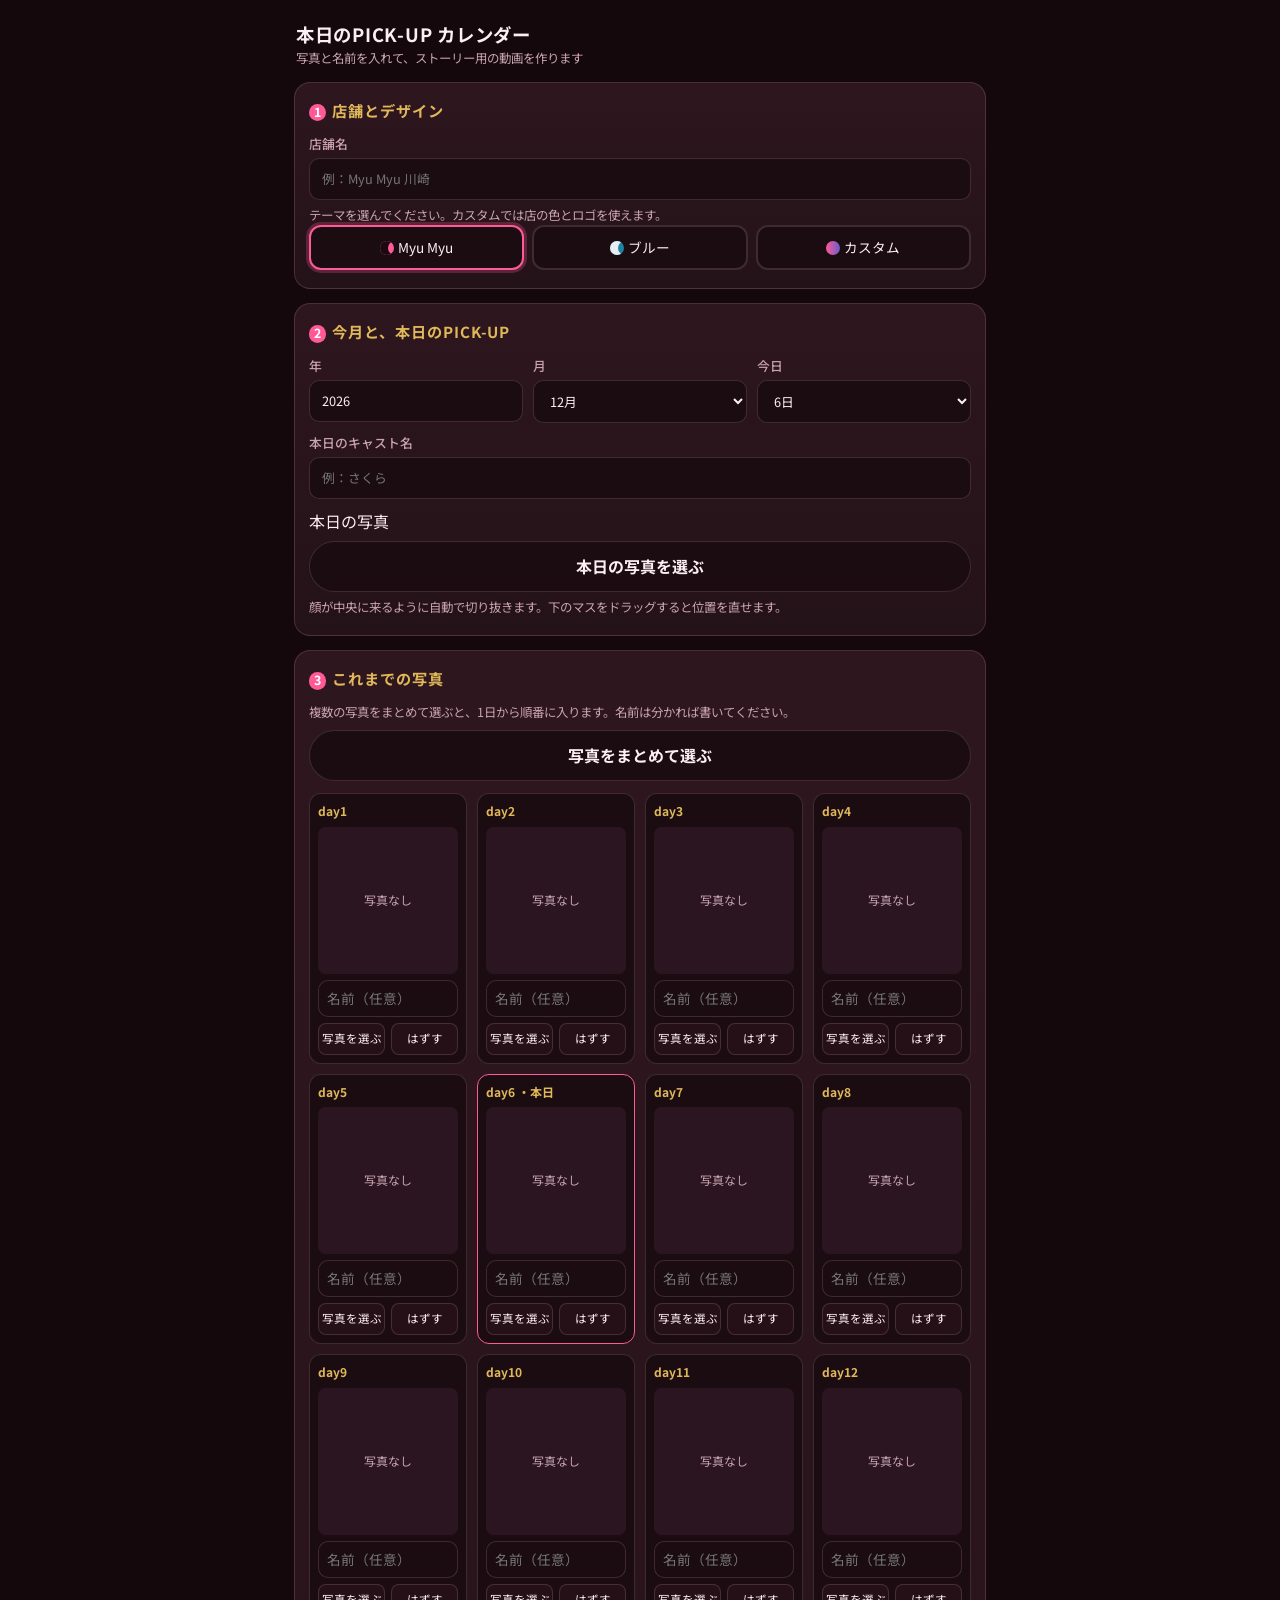
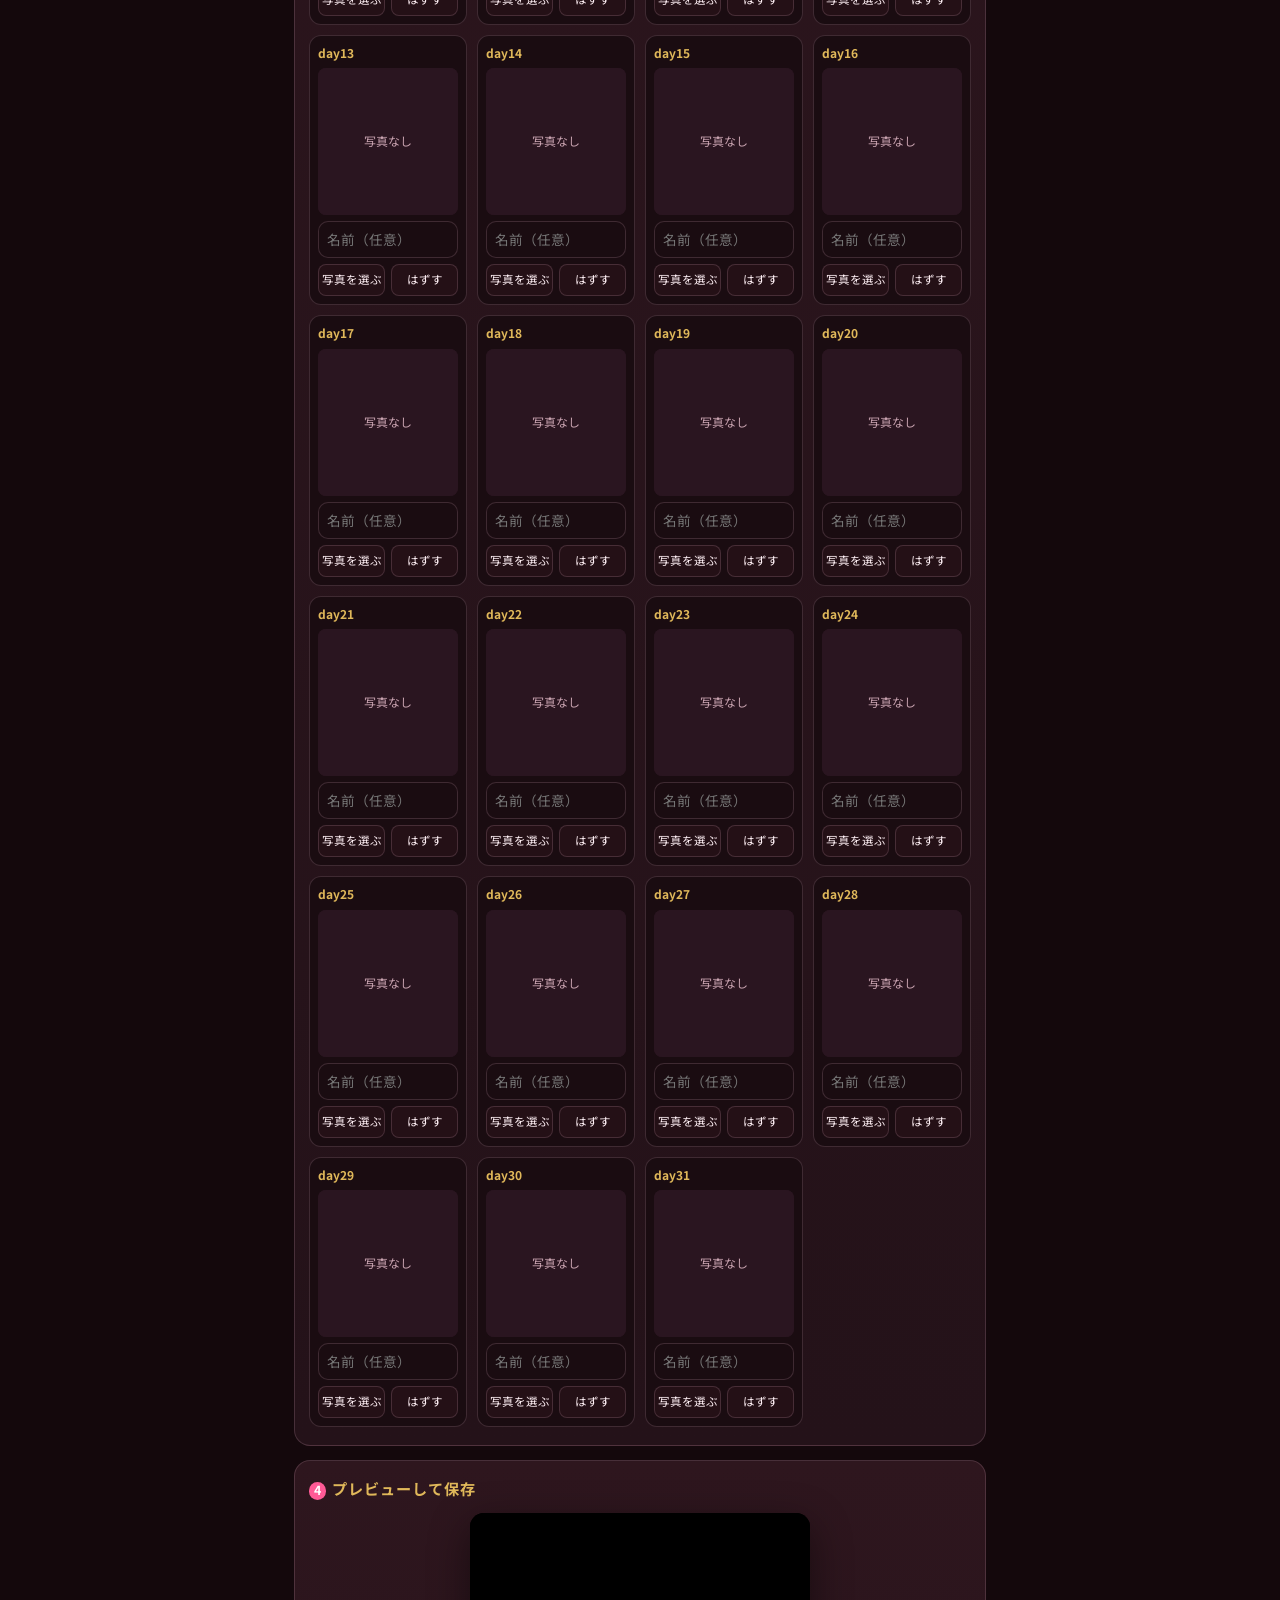
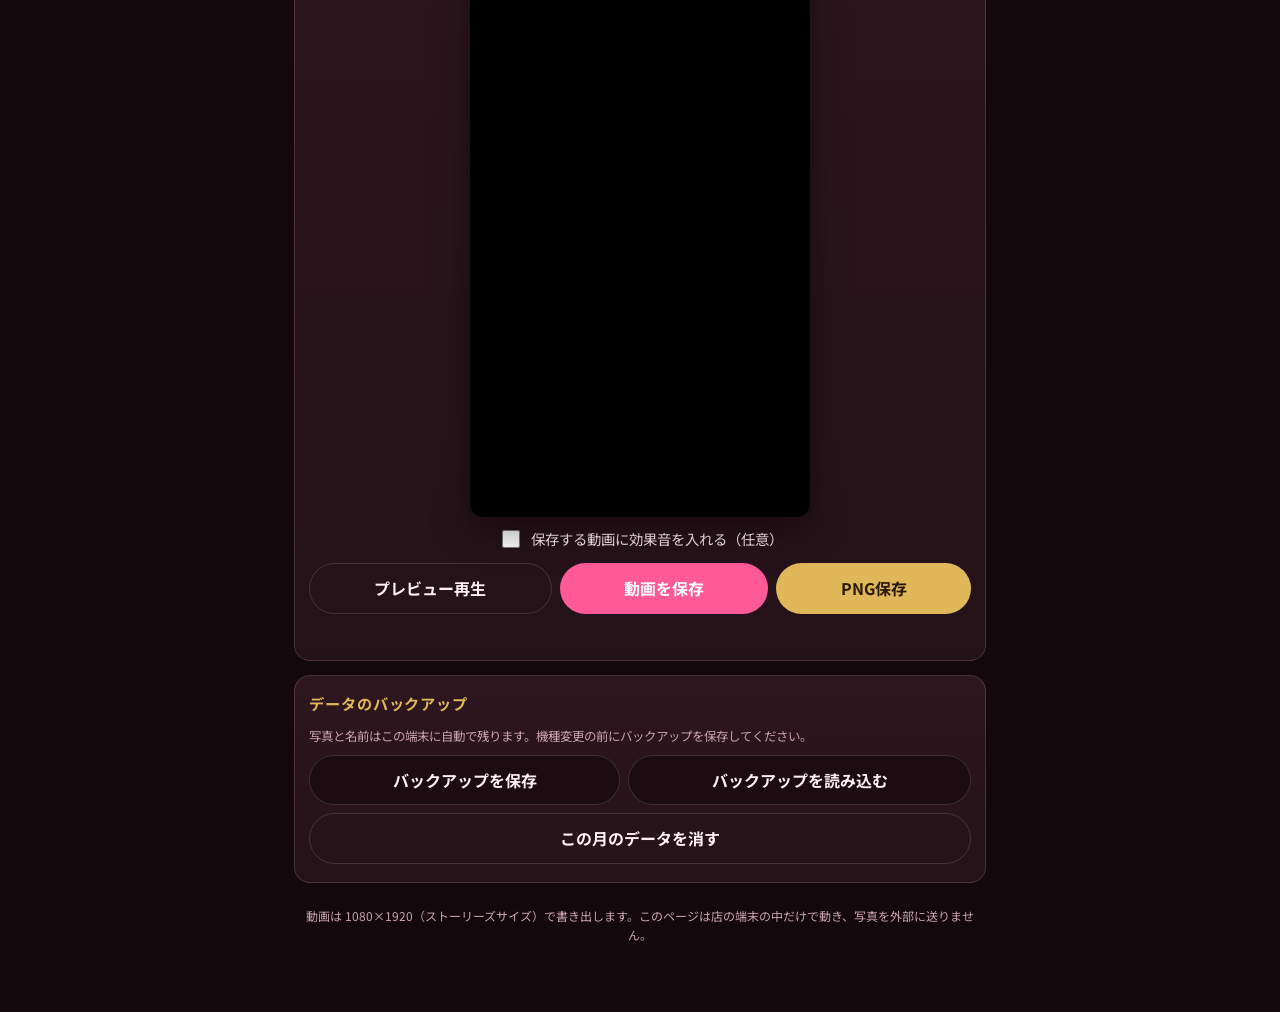
==== pickup-calendar/index.html @ cfc03db8 "Add the pickup calendar at pickup-calendar/ Co-authored-by: cocarero-glitch <cocarero-glitch@users.n" ====
<!DOCTYPE html>
<html lang="ja">
<head>
<meta charset="UTF-8">
<meta name="viewport" content="width=device-width, initial-scale=1, viewport-fit=cover">
<meta name="apple-mobile-web-app-capable" content="yes">
<meta name="mobile-web-app-capable" content="yes">
<meta name="apple-mobile-web-app-title" content="PICK-UPカレンダー">
<meta name="theme-color" content="#1a0a10">
<link rel="icon" href="data:image/svg+xml,%3Csvg xmlns='http://www.w3.org/2000/svg' viewBox='0 0 32 32'%3E%3Ccircle cx='16' cy='16' r='14' fill='%23ff5a96'/%3E%3C/svg%3E">
<title>本日のPICK-UP カレンダー</title>
<link rel="preconnect" href="https://fonts.googleapis.com">
<link rel="preconnect" href="https://fonts.gstatic.com" crossorigin>
<link href="https://fonts.googleapis.com/css2?family=Cinzel:wght@500;600;700&family=Cormorant+Garamond:ital,wght@1,500;1,600&family=Noto+Sans+JP:wght@400;500;700&family=Noto+Serif+JP:wght@500;600;700&family=Playfair+Display:ital,wght@0,600;1,500&display=swap" rel="stylesheet">
<style>
:root {
  --bg: #14080c;
  --bg2: #221017;
  --card: #2a141c;
  --ink: #fdeef3;
  --muted: #c9a3b0;
  --accent: #ff5a96;
  --accent-dim: #c4185a;
  --gold: #e0b85a;
  --line: rgba(255, 200, 220, 0.16);
  --ok: #3ecf8e;
  --warn: #f0c36a;
  --danger: #ff6b7a;
  --radius: 16px;
  --safe-t: env(safe-area-inset-top, 0px);
  --safe-b: env(safe-area-inset-bottom, 0px);
}
* { box-sizing: border-box; -webkit-tap-highlight-color: transparent; }
html, body {
  margin: 0; padding: 0;
  background: var(--bg); color: var(--ink);
  font-family: "Noto Sans JP", "Hiragino Sans", "Hiragino Kaku Gothic ProN", "Yu Gothic", Meiryo, sans-serif;
  font-size: 16px; line-height: 1.55;
}
body { padding-top: var(--safe-t); padding-bottom: calc(var(--safe-b) + 8px); }
button, input, select, textarea { font: inherit; color: inherit; }
img { max-width: 100%; }
.wrap { max-width: 720px; margin: 0 auto; padding: 12px 14px 40px; }
.hero-bar { display: flex; align-items: baseline; justify-content: space-between; gap: 8px; padding: 8px 2px 14px; }
.hero-bar h1 { margin: 0; font-size: 1.15rem; letter-spacing: 0.04em; font-weight: 700; }
.hero-bar .sub { color: var(--muted); font-size: 0.78rem; }
.banner-line {
  display: none; background: #3a2410; border: 1px solid rgba(240, 195, 106, 0.45);
  color: #ffe9b8; border-radius: 12px; padding: 12px 14px; margin-bottom: 14px; font-size: 0.9rem;
}
.banner-line.show { display: block; }
.banner-line strong { color: #fff; }
.banner-line .row { display: flex; flex-wrap: wrap; gap: 8px; margin-top: 10px; }
.banner-line button {
  background: var(--gold); color: #2a1a00; border: 0; border-radius: 999px;
  padding: 8px 14px; font-weight: 700; cursor: pointer;
}
.card {
  background: linear-gradient(180deg, #2e161e, #241219);
  border: 1px solid var(--line); border-radius: var(--radius);
  padding: 16px 14px 18px; margin-bottom: 14px;
}
.card h2 { margin: 0 0 12px; font-size: 0.95rem; letter-spacing: 0.06em; color: var(--gold); font-weight: 700; }
.step-num {
  display: inline-flex; align-items: center; justify-content: center;
  width: 1.4em; height: 1.4em; margin-right: 6px;
  border-radius: 50%; background: var(--accent); color: #fff;
  font-size: 0.78rem; font-weight: 700;
}
.grid-2 { display: grid; grid-template-columns: 1fr 1fr; gap: 10px; }
.grid-3 { display: grid; grid-template-columns: 1fr 1fr 1fr; gap: 10px; }
@media (max-width: 420px) { .grid-2.collapse { grid-template-columns: 1fr; } }
label.fld { display: flex; flex-direction: column; gap: 4px; font-size: 0.8rem; color: var(--muted); }
label.fld > span { font-weight: 500; }
input[type="text"], input[type="number"], input[type="color"], select, textarea {
  width: 100%; background: #1a0c11; border: 1px solid var(--line);
  border-radius: 10px; padding: 10px 12px; color: var(--ink);
}
input[type="color"] { height: 42px; padding: 4px; }
.themes { display: flex; flex-wrap: wrap; gap: 8px; }
.theme-btn {
  flex: 1 1 30%; min-width: 110px;
  background: #1a0c11; border: 2px solid var(--line); border-radius: 12px;
  padding: 10px 8px; cursor: pointer; text-align: center; font-size: 0.85rem;
}
.theme-btn.on { border-color: var(--accent); box-shadow: 0 0 0 3px rgba(255, 90, 150, 0.25); }
.swatch { display: inline-block; width: 14px; height: 14px; border-radius: 50%; vertical-align: -2px; margin-right: 4px; }
.custom-row { display: none; margin-top: 12px; }
.custom-row.show { display: block; }
.btn {
  display: inline-flex; align-items: center; justify-content: center; gap: 6px;
  border: 0; border-radius: 999px; padding: 12px 16px; font-weight: 700; cursor: pointer; text-decoration: none;
}
.btn:disabled { opacity: 0.45; cursor: not-allowed; }
.btn-accent { background: var(--accent); color: #fff; }
.btn-gold { background: var(--gold); color: #2a1a00; }
.btn-ghost { background: transparent; color: var(--ink); border: 1px solid var(--line); }
.btn-dark { background: #1a0c11; color: var(--ink); border: 1px solid var(--line); }
.btn-row { display: flex; flex-wrap: wrap; gap: 8px; margin-top: 8px; }
.btn-row .btn { flex: 1 1 auto; }
.hint { font-size: 0.78rem; color: var(--muted); margin: 6px 0 0; }
.warn { color: var(--warn); }
.ok { color: var(--ok); }
.preview-wrap { display: flex; flex-direction: column; align-items: center; gap: 10px; }
.stage {
  width: min(100%, 340px); aspect-ratio: 9 / 16; background: #000;
  border-radius: 14px; overflow: hidden; box-shadow: 0 12px 40px rgba(0,0,0,0.45); position: relative;
}
.stage canvas { width: 100%; height: 100%; display: block; }
#work { position: absolute; left: -9999px; top: 0; width: 1080px; height: 1920px; }
.toggle { display: flex; align-items: center; gap: 8px; font-size: 0.9rem; }
.toggle input { width: 18px; height: 18px; }
.days { display: grid; grid-template-columns: repeat(auto-fill, minmax(148px, 1fr)); gap: 10px; }
.day-card { background: #1a0c11; border: 1px solid var(--line); border-radius: 12px; padding: 8px; }
.day-card .d-label { font-size: 0.75rem; color: var(--gold); font-weight: 700; margin-bottom: 6px; }
.day-card.today { border-color: var(--accent); }
.thumb {
  width: 100%; aspect-ratio: 1 / 1.05; border-radius: 8px; overflow: hidden;
  background: #2a1520; position: relative; touch-action: none; cursor: grab;
}
.thumb canvas, .thumb img { width: 100%; height: 100%; object-fit: cover; pointer-events: none; }
.thumb .ph {
  position: absolute; inset: 0; display: flex; align-items: center; justify-content: center;
  color: var(--muted); font-size: 0.75rem; text-align: center; padding: 6px;
}
.day-card input[type="text"] { margin-top: 6px; padding: 7px 8px; font-size: 0.85rem; }
.day-card .mini-row { display: flex; gap: 6px; margin-top: 6px; }
.day-card .mini-row label, .day-card .mini-row button {
  flex: 1; font-size: 0.72rem; padding: 6px 0; text-align: center;
  border-radius: 8px; border: 1px solid var(--line); background: #241016; cursor: pointer;
}
.day-card input[type="file"] { display: none; }
.status { min-height: 1.3em; font-size: 0.85rem; color: var(--muted); text-align: center; margin-top: 4px; }
.progress { display: none; height: 6px; background: #1a0c11; border-radius: 99px; overflow: hidden; margin-top: 8px; }
.progress.show { display: block; }
.progress > span { display: block; height: 100%; width: 0; background: var(--accent); transition: width 0.15s; }
footer.note { font-size: 0.75rem; color: var(--muted); text-align: center; padding: 10px 8px 20px; }
.hidden { display: none !important; }
</style>
</head>
<body>
<div class="wrap">
  <header class="hero-bar">
    <div>
      <h1>本日のPICK-UP カレンダー</h1>
      <div class="sub">写真と名前を入れて、ストーリー用の動画を作ります</div>
    </div>
  </header>

  <div id="lineBanner" class="banner-line">
    <strong>LINEの中で開いています。</strong>
    このままでは動画の保存ができないことがあります。右上の「…」から <b>Safari</b>（iPhone）または <b>Chrome</b>（Android）で開いてください。
    <div class="row">
      <button type="button" id="btnCopyUrl">リンクをコピー</button>
    </div>
  </div>

  <section class="card">
    <h2><span class="step-num">1</span>店舗とデザイン</h2>
    <label class="fld"><span>店舗名</span>
      <input type="text" id="storeName" placeholder="例：Myu Myu 川崎" autocomplete="organization">
    </label>
    <p class="hint">テーマを選んでください。カスタムでは店の色とロゴを使えます。</p>
    <div class="themes" id="themeBtns">
      <button type="button" class="theme-btn on" data-theme="myumyu"><span class="swatch" style="background:#ff5a96;box-shadow:inset 8px 0 0 #1a0a10"></span>Myu Myu</button>
      <button type="button" class="theme-btn" data-theme="blue"><span class="swatch" style="background:#1e82a5;box-shadow:inset 8px 0 0 #e8eef4"></span>ブルー</button>
      <button type="button" class="theme-btn" data-theme="custom"><span class="swatch" style="background:linear-gradient(90deg,#ff5a96,#6a5acd)"></span>カスタム</button>
    </div>
    <div id="customRow" class="custom-row">
      <div class="grid-2">
        <label class="fld"><span>メインの色</span><input type="color" id="color1" value="#ff5a96"></label>
        <label class="fld"><span>背景の色</span><input type="color" id="color2" value="#14080c"></label>
      </div>
      <label class="fld" style="margin-top:8px"><span>ロゴ（任意）</span>
        <input type="file" id="logoFile" accept="image/*">
      </label>
      <div class="btn-row"><button type="button" class="btn btn-ghost" id="btnClearLogo">ロゴをはずす</button></div>
    </div>
  </section>

  <section class="card">
    <h2><span class="step-num">2</span>今月と、本日のPICK-UP</h2>
    <div class="grid-3">
      <label class="fld"><span>年</span><input type="number" id="year" min="2020" max="2099" step="1"></label>
      <label class="fld"><span>月</span><select id="month"></select></label>
      <label class="fld"><span>今日</span><select id="today"></select></label>
    </div>
    <label class="fld" style="margin-top:10px"><span>本日のキャスト名</span>
      <input type="text" id="winnerName" placeholder="例：さくら" autocomplete="off">
    </label>
    <div class="fld" style="margin-top:10px"><span>本日の写真</span>
      <div class="btn-row">
        <label class="btn btn-dark" for="winnerPhoto">本日の写真を選ぶ</label>
        <input type="file" id="winnerPhoto" accept="image/*" class="hidden">
      </div>
    </div>
    <p class="hint">顔が中央に来るように自動で切り抜きます。下のマスをドラッグすると位置を直せます。</p>
  </section>

  <section class="card">
    <h2><span class="step-num">3</span>これまでの写真</h2>
    <p class="hint">複数の写真をまとめて選ぶと、1日から順番に入ります。名前は分かれば書いてください。</p>
    <div class="btn-row">
      <label class="btn btn-dark" for="bulkPhotos">写真をまとめて選ぶ</label>
      <input type="file" id="bulkPhotos" accept="image/*" multiple class="hidden">
    </div>
    <div id="days" class="days" style="margin-top:12px"></div>
  </section>

  <section class="card">
    <h2><span class="step-num">4</span>プレビューして保存</h2>
    <div class="preview-wrap">
      <div class="stage">
        <canvas id="preview" width="540" height="960"></canvas>
      </div>
      <canvas id="work" width="1080" height="1920"></canvas>
    </div>
    <label class="toggle" style="margin-top:10px;justify-content:center">
      <input type="checkbox" id="sfxOn"> 保存する動画に効果音を入れる（任意）
    </label>
    <div class="btn-row" style="margin-top:12px">
      <button type="button" class="btn btn-ghost" id="btnPlay">プレビュー再生</button>
      <button type="button" class="btn btn-accent" id="btnVideo">動画を保存</button>
      <button type="button" class="btn btn-gold" id="btnPng">PNG保存</button>
    </div>
    <div class="progress" id="progress"><span></span></div>
    <div class="status" id="status"></div>
    <p class="hint" id="formatHint"></p>
  </section>

  <section class="card">
    <h2>データのバックアップ</h2>
    <p class="hint">写真と名前はこの端末に自動で残ります。機種変更の前にバックアップを保存してください。</p>
    <div class="btn-row">
      <button type="button" class="btn btn-dark" id="btnExport">バックアップを保存</button>
      <label class="btn btn-dark" for="importFile">バックアップを読み込む</label>
      <input type="file" id="importFile" accept="application/json,.json" class="hidden">
    </div>
    <div class="btn-row">
      <button type="button" class="btn btn-ghost" id="btnReset">この月のデータを消す</button>
    </div>
  </section>

  <footer class="note">
    動画は 1080×1920（ストーリーズサイズ）で書き出します。このページは店の端末の中だけで動き、写真を外部に送りません。
  </footer>
</div>
<script>
(function () {
  "use strict";

  const W = 1080, H = 1920, FPS = 30, DURATION = 7.5;
  const HOLD = 1.0, LAND = 2.0, BANNER_AT = 2.4;
  const MONTHS_EN = ["","JANUARY","FEBRUARY","MARCH","APRIL","MAY","JUNE","JULY","AUGUST","SEPTEMBER","OCTOBER","NOVEMBER","DECEMBER"];
  const MONTHS_JA = ["","1月","2月","3月","4月","5月","6月","7月","8月","9月","10月","11月","12月"];
  const LS_KEY = "pickup-calendar-v1";
  const IDB_NAME = "pickup-calendar";
  const IDB_STORE = "photos";

  const THEMES = {
    myumyu: {
      light: false,
      bgTop: [18,8,14], bgBottom: [8,4,8],
      glowA: [90,18,48], glowB: [160,40,90], glowC: [60,10,30],
      accent: [255,92,150], accentDark: [196,28,90], accentLight: [255,186,210],
      gold: [232,196,96], goldDark: [176,130,40],
      header: [255,232,240,200], subheader: [255,230,240],
      pill: [40,12,24,230], pillBorder: [255,120,170,160],
      vertical: [255,200,220,200],
      cellBorder: [255,230,238], labelBg: [255,244,248], labelFg: [160,30,80],
      emptyTop: [90,24,54], emptyBottom: [36,8,22], emptyText: [255,240,246],
      bannerBg: [16,4,10,248], bannerTitle: [255,228,200], bannerName: [255,250,252],
      sparkle: [255,236,244]
    },
    blue: {
      light: true,
      bgTop: [232,238,244], bgBottom: [214,226,236],
      glowA: [200,220,235], glowB: [180,210,230], glowC: [240,246,252],
      accent: [30,130,165], accentDark: [18,80,120], accentLight: [120,200,220],
      gold: [220,188,90], goldDark: [160,120,40],
      header: [255,255,255,210], subheader: [20,110,145],
      pill: [236,248,250,230], pillBorder: [160,210,220,160],
      vertical: [255,255,255,210],
      cellBorder: [255,255,255], labelBg: [255,255,255], labelFg: [20,110,145],
      emptyTop: [110,196,214], emptyBottom: [22,90,160], emptyText: [255,255,255],
      bannerBg: [12,24,44,250], bannerTitle: [255,255,255], bannerName: [255,255,255],
      sparkle: [255,255,255]
    }
  };

  const FONTS = {
    sans: '"Noto Sans JP","Hiragino Sans","Hiragino Kaku Gothic ProN","Yu Gothic","YuGothic",sans-serif',
    serif: '"Noto Serif JP","Hiragino Mincho ProN","Yu Mincho","YuMincho","HiraMinProN-W6",serif',
    display: 'Cinzel,"Noto Serif JP","Times New Roman",serif',
    italic: '"Playfair Display","Cormorant Garamond","Noto Serif JP",serif'
  };

  const $ = (id) => document.getElementById(id);
  const clamp = (v, a, b) => Math.max(a, Math.min(b, v));
  const lerp = (a, b, t) => a + (b - a) * t;
  const daysInMonth = (y, m) => new Date(y, m, 0).getDate();
  const css = (rgb, a) => a == null ? ("rgb("+rgb[0]+","+rgb[1]+","+rgb[2]+")") : ("rgba("+rgb[0]+","+rgb[1]+","+rgb[2]+","+a+")");
  function easeInOutCubic(t) {
    t = clamp(t, 0, 1);
    return t < 0.5 ? 4*t*t*t : 1 - Math.pow(-2*t+2, 3)/2;
  }
  function easeOutBack(t, s) {
    t = clamp(t, 0, 1); s = s == null ? 1.15 : s;
    return 1 + (s+1)*Math.pow(t-1,3) + s*Math.pow(t-1,2);
  }
  function hexToRgb(hex) {
    const m = /^#?([0-9a-f]{6})$/i.exec(hex);
    if (!m) return [255,90,150];
    const n = parseInt(m[1], 16);
    return [(n>>16)&255, (n>>8)&255, n&255];
  }
  function luma(c) { return 0.299*c[0]+0.587*c[1]+0.114*c[2]; }
  function mix(a,b,t){ return [lerp(a[0],b[0],t)|0, lerp(a[1],b[1],t)|0, lerp(a[2],b[2],t)|0]; }
  function seedRng(seed) {
    let s = seed >>> 0 || 1;
    return function () {
      s = (s * 1664525 + 1013904223) >>> 0;
      return s / 4294967296;
    };
  }

  function computeLayout(nDays) {
    const cols = 5, rows = Math.ceil(nDays / cols);
    const headerY = (H * 0.052) | 0;
    const subheaderY = (H * 0.118) | 0;
    const subheaderH = (H * 0.032) | 0;
    const rightMargin = (W * 0.12) | 0;
    const leftMargin = (W * 0.048) | 0;
    const gridTop = (H * 0.166) | 0;
    const gridBottom = (H * 0.828) | 0;
    const availW = W - leftMargin - rightMargin;
    const availH = gridBottom - gridTop;
    const gapX = Math.max(8, (W * 0.01) | 0);
    const gapY = Math.max(8, (H * 0.005) | 0);
    let labelH = Math.max(36, (H * 0.022) | 0);
    const labelGap = Math.max(3, (H * 0.002) | 0);
    const cellW = Math.floor((availW - gapX * (cols - 1)) / cols);
    const cellH = Math.floor((availH - gapY * (rows - 1)) / rows);
    let photoH = cellH - labelH - labelGap;
    if (photoH < cellW * 0.9) {
      labelH = Math.max(32, cellH - ((cellW * 0.95) | 0) - labelGap);
      photoH = cellH - labelH - labelGap;
    }
    const gridW = cols * cellW + (cols - 1) * gapX;
    const gridH = rows * cellH + (rows - 1) * gapY;
    const radius = Math.max(6, (cellW * 0.06) | 0);
    const border = Math.max(2, (W * 0.003) | 0);
    function cellXY(day) {
      const i = day - 1, r = Math.floor(i / cols), c = i % cols;
      return [leftMargin + c * (cellW + gapX), gridTop + r * (cellH + gapY)];
    }
    function photoBox(day) {
      const p = cellXY(day);
      return [p[0], p[1], p[0]+cellW, p[1]+photoH];
    }
    function labelBox(day) {
      const p = cellXY(day);
      const ly = p[1] + photoH + labelGap;
      return [p[0], ly, p[0]+cellW, ly+labelH];
    }
    const cx = leftMargin + gridW / 2;
    const cy = (gridTop + gridH / 2) * 0.72 + (H * 0.5) * 0.28;
    const scale = 3.55;
    const pw = cellW * scale, ph = photoH * scale;
    const heroStart = [cx - pw/2, cy - ph/2, cx + pw/2, cy + ph/2];
    return { nDays, cols, rows, headerY, subheaderY, subheaderH, leftMargin, rightMargin,
      gridTop, gridX: leftMargin, gridY: gridTop, gridW, gridH, gapX, gapY,
      cellW, cellH, photoH, labelH, labelGap, radius, border, cellXY, photoBox, labelBox, heroStart };
  }

  function deriveCustom(c1, c2) {
    const accent = hexToRgb(c1), bg = hexToRgb(c2);
    const light = luma(bg) > 150;
    const ink = light ? mix(accent, [20,20,30], 0.35) : [255,240,246];
    return {
      light,
      bgTop: mix(bg, [255,255,255], light ? 0.08 : 0.04),
      bgBottom: mix(bg, [0,0,0], light ? 0.08 : 0.25),
      glowA: mix(accent, bg, 0.55),
      glowB: accent,
      glowC: mix(bg, accent, 0.3),
      accent, accentDark: mix(accent, [0,0,0], 0.35), accentLight: mix(accent, [255,255,255], 0.4),
      gold: [232,196,96], goldDark: [176,130,40],
      header: light ? [255,255,255,210] : [255,232,240,210],
      subheader: light ? ink : [255,230,240],
      pill: light ? [255,255,255,220] : [20,8,12,230],
      pillBorder: [accent[0], accent[1], accent[2], 160],
      vertical: light ? [255,255,255,210] : [255,200,220,200],
      cellBorder: light ? [255,255,255] : mix(accent, [255,255,255], 0.8),
      labelBg: [255,248,250], labelFg: light ? ink : mix(accent, [80,0,30], 0.4),
      emptyTop: mix(accent, bg, 0.25), emptyBottom: mix(accent, [0,0,0], 0.55),
      emptyText: [255,245,250],
      bannerBg: [Math.max(0,bg[0]*0.3)|0, Math.max(0,bg[1]*0.2)|0, Math.max(0,bg[2]*0.2)|0, 250],
      bannerTitle: [255,228,200], bannerName: [255,255,255],
      sparkle: mix(accent, [255,255,255], 0.7)
    };
  }

  const now = new Date();
  const state = {
    storeName: "",
    theme: "myumyu",
    color1: "#ff5a96",
    color2: "#14080c",
    logoData: null,
    year: now.getFullYear(),
    month: now.getMonth() + 1,
    today: now.getDate(),
    winnerName: "",
    days: {}
  };
  let layout = computeLayout(daysInMonth(state.year, state.month));
  let theme = THEMES.myumyu;
  const images = {};
  let logoImg = null;
  let staticLayer = null;
  let sparkles = [];
  let starSprites = [];
  let playing = false, playTimer = 0, playStart = 0;
  let saving = false;

  const work = $("work");
  const wctx = work.getContext("2d", { alpha: false });
  const preview = $("preview");
  const pctx = preview.getContext("2d", { alpha: false });

  let idb;
  function openDb() {
    return new Promise((resolve, reject) => {
      const req = indexedDB.open(IDB_NAME, 1);
      req.onupgradeneeded = () => req.result.createObjectStore(IDB_STORE);
      req.onsuccess = () => { idb = req.result; resolve(idb); };
      req.onerror = () => reject(req.error);
    });
  }
  function monthKey() { return state.year + "-" + String(state.month).padStart(2,"0"); }
  function idbGet(key) {
    return new Promise((resolve, reject) => {
      if (!idb) return resolve(null);
      const r = idb.transaction(IDB_STORE, "readonly").objectStore(IDB_STORE).get(key);
      r.onsuccess = () => resolve(r.result || null);
      r.onerror = () => reject(r.error);
    });
  }
  function idbSet(key, val) {
    return new Promise((resolve, reject) => {
      if (!idb) return resolve();
      const r = idb.transaction(IDB_STORE, "readwrite").objectStore(IDB_STORE).put(val, key);
      r.onsuccess = () => resolve();
      r.onerror = () => reject(r.error);
    });
  }
  function metaPayload() {
    const days = {};
    for (const k of Object.keys(state.days)) {
      const v = state.days[k];
      days[k] = { name: v.name || "", ox: v.ox ?? 0.5, oy: v.oy ?? 0.5, hasPhoto: !!v.dataUrl };
    }
    return {
      storeName: state.storeName, theme: state.theme, color1: state.color1, color2: state.color2,
      year: state.year, month: state.month, today: state.today, winnerName: state.winnerName,
      days, hasLogo: !!state.logoData
    };
  }
  let saveTimer = 0;
  function scheduleSave() {
    clearTimeout(saveTimer);
    saveTimer = setTimeout(saveAll, 400);
  }
  async function saveAll() {
    try {
      const all = JSON.parse(localStorage.getItem(LS_KEY) || "{}");
      all.settings = { theme: state.theme, color1: state.color1, color2: state.color2, storeName: state.storeName };
      all.current = monthKey();
      all.months = all.months || {};
      all.months[monthKey()] = metaPayload();
      localStorage.setItem(LS_KEY, JSON.stringify(all));
    } catch (e) { console.warn("localStorage", e); }
    const pack = { logo: state.logoData, days: {} };
    for (const k of Object.keys(state.days)) {
      const v = state.days[k];
      if (v && v.dataUrl) pack.days[k] = v.dataUrl;
    }
    try { await idbSet(monthKey(), pack); } catch (e) { console.warn("idb", e); }
  }
  function applyMeta(meta) {
    if (!meta) return;
    state.storeName = meta.storeName || state.storeName;
    state.theme = meta.theme || state.theme;
    state.color1 = meta.color1 || state.color1;
    state.color2 = meta.color2 || state.color2;
    if (meta.year) state.year = meta.year;
    if (meta.month) state.month = meta.month;
    if (meta.today) state.today = meta.today;
    state.winnerName = meta.winnerName || "";
    state.days = state.days || {};
    if (meta.days) {
      for (const k of Object.keys(meta.days)) {
        const v = meta.days[k];
        const d = Number(k);
        state.days[d] = Object.assign({ name: "", ox: 0.5, oy: 0.5, dataUrl: null }, state.days[d], {
          name: v.name || "", ox: v.ox ?? 0.5, oy: v.oy ?? 0.5
        });
      }
    }
  }
  async function loadAll() {
    let all = {};
    try { all = JSON.parse(localStorage.getItem(LS_KEY) || "{}"); } catch (e) {}
    if (all.settings) {
      state.storeName = all.settings.storeName || state.storeName;
      state.theme = all.settings.theme || state.theme;
      state.color1 = all.settings.color1 || state.color1;
      state.color2 = all.settings.color2 || state.color2;
    }
    if (all.current) {
      const parts = all.current.split("-").map(Number);
      if (parts[0] && parts[1]) { state.year = parts[0]; state.month = parts[1]; }
    }
    const meta = (all.months && all.months[monthKey()]) || null;
    if (meta) applyMeta(meta);
    const pack = await idbGet(monthKey());
    if (pack) {
      if (pack.logo) { state.logoData = pack.logo; await setLogo(pack.logo); }
      if (pack.days) {
        for (const k of Object.keys(pack.days)) {
          const d = Number(k);
          const url = pack.days[k];
          state.days[d] = state.days[d] || { name: "", ox: 0.5, oy: 0.5 };
          state.days[d].dataUrl = url;
          await setDayImage(d, url);
        }
      }
    }
  }

  function loadImage(src) {
    return new Promise((resolve, reject) => {
      const im = new Image();
      im.onload = () => resolve(im);
      im.onerror = reject;
      im.src = src;
    });
  }
  async function setDayImage(day, dataUrl) {
    images[day] = await loadImage(dataUrl);
  }
  async function setLogo(dataUrl) {
    logoImg = dataUrl ? await loadImage(dataUrl) : null;
  }
  function readFile(file, maxEdge, quality) {
    maxEdge = maxEdge || 900;
    quality = quality || 0.84;
    return new Promise((resolve, reject) => {
      const fr = new FileReader();
      fr.onerror = reject;
      fr.onload = () => {
        const im = new Image();
        im.onload = () => {
          const scale = Math.min(1, maxEdge / Math.max(im.width, im.height));
          const w = Math.max(2, Math.round(im.width * scale));
          const h = Math.max(2, Math.round(im.height * scale));
          const c = document.createElement("canvas");
          c.width = w; c.height = h;
          c.getContext("2d").drawImage(im, 0, 0, w, h);
          resolve(c.toDataURL("image/jpeg", quality));
        };
        im.onerror = reject;
        im.src = fr.result;
      };
      fr.readAsDataURL(file);
    });
  }

  function roundedRect(ctx, x, y, w, h, r) {
    r = Math.min(r, w/2, h/2);
    ctx.beginPath();
    ctx.moveTo(x+r, y);
    ctx.arcTo(x+w, y, x+w, y+h, r);
    ctx.arcTo(x+w, y+h, x, y+h, r);
    ctx.arcTo(x, y+h, x, y, r);
    ctx.arcTo(x, y, x+w, y, r);
    ctx.closePath();
  }
  function fillRound(ctx, x, y, w, h, r, fill) {
    ctx.fillStyle = fill;
    roundedRect(ctx, x, y, w, h, r);
    ctx.fill();
  }
  function trackText(ctx, text, x, y, tracking, align) {
    align = align || "left";
    const widths = [];
    let total = 0;
    for (const ch of text) {
      const w = ctx.measureText(ch).width;
      widths.push(w); total += w;
    }
    if (text.length > 1) total += tracking * (text.length - 1);
    let cx = x;
    if (align === "center") cx = x - total / 2;
    if (align === "right") cx = x - total;
    for (let i = 0; i < text.length; i++) {
      ctx.fillText(text[i], cx, y);
      cx += widths[i] + tracking;
    }
    return total;
  }
  function drawCover(ctx, img, x, y, w, h, ox, oy) {
    if (!img) return;
    ox = ox == null ? 0.5 : ox;
    oy = oy == null ? 0.5 : oy;
    const scale = Math.max(w / img.width, h / img.height);
    const dw = img.width * scale, dh = img.height * scale;
    let dx = x + w/2 - ox * dw;
    let dy = y + h/2 - oy * dh;
    dx = clamp(dx, x + w - dw, x);
    dy = clamp(dy, y + h - dh, y);
    ctx.drawImage(img, dx, dy, dw, dh);
  }
  function drawCoverClipped(ctx, img, x, y, w, h, r, ox, oy, border, borderColor) {
    ctx.save();
    if (border) {
      fillRound(ctx, x, y, w, h, r, borderColor || "#fff");
      const b = border;
      roundedRect(ctx, x+b, y+b, w-2*b, h-2*b, Math.max(1, r-b));
      ctx.clip();
      drawCover(ctx, img, x+b, y+b, w-2*b, h-2*b, ox, oy);
    } else {
      roundedRect(ctx, x, y, w, h, r);
      ctx.clip();
      drawCover(ctx, img, x, y, w, h, ox, oy);
    }
    ctx.restore();
  }
  function verticalGradient(ctx, x, y, w, h, c1, c2) {
    const g = ctx.createLinearGradient(0, y, 0, y+h);
    g.addColorStop(0, css(c1));
    g.addColorStop(1, css(c2));
    ctx.fillStyle = g;
    ctx.fillRect(x, y, w, h);
  }
  function radial(ctx, cx, cy, r, color, a) {
    const g = ctx.createRadialGradient(cx, cy, 0, cx, cy, r);
    g.addColorStop(0, css(color, a));
    g.addColorStop(1, css(color, 0));
    ctx.fillStyle = g;
    ctx.fillRect(cx-r, cy-r, r*2, r*2);
  }
  function drawCrown(ctx, cx, cy, w, h, gold, stroke) {
    ctx.save();
    ctx.fillStyle = css(gold);
    ctx.strokeStyle = css(stroke);
    ctx.lineWidth = 1;
    ctx.beginPath();
    ctx.moveTo(cx - w*0.50, cy + h*0.48);
    ctx.lineTo(cx - w*0.50, cy + h*0.28);
    ctx.lineTo(cx - w*0.48, cy - h*0.05);
    ctx.lineTo(cx - w*0.25, cy + h*0.18);
    ctx.lineTo(cx, cy - h*0.50);
    ctx.lineTo(cx + w*0.25, cy + h*0.18);
    ctx.lineTo(cx + w*0.48, cy - h*0.05);
    ctx.lineTo(cx + w*0.50, cy + h*0.28);
    ctx.lineTo(cx + w*0.50, cy + h*0.48);
    ctx.closePath();
    ctx.fill();
    ctx.stroke();
    ctx.fillStyle = "#fff6d0";
    ctx.beginPath();
    ctx.arc(cx, cy - h*0.50, Math.max(2, h*0.12), 0, Math.PI*2);
    ctx.fill();
    ctx.fillStyle = css(mix(gold, [255,255,220], 0.35));
    ctx.fillRect(cx - w*0.48, cy + h*0.22, w*0.96, h*0.14);
    ctx.restore();
  }

  function makeStarSprite(size) {
    const c = document.createElement("canvas");
    c.width = c.height = size;
    const ctx = c.getContext("2d");
    const cx = size/2, cy = size/2;
    const img = ctx.createImageData(size, size);
    const data = img.data;
    const beam = size * 0.065, diagW = size * 0.04;
    for (let y = 0; y < size; y++) {
      for (let x = 0; x < size; x++) {
        const dx = x + 0.5 - cx, dy = y + 0.5 - cy;
        const ax = Math.abs(dx), ay = Math.abs(dy);
        const vert = Math.max(0, 1 - ax/Math.max(beam,0.5)) * Math.max(0, 1 - ay/(size*0.5));
        const horz = Math.max(0, 1 - ay/Math.max(beam,0.5)) * Math.max(0, 1 - ax/(size*0.5));
        const rx = (dx+dy)/Math.SQRT2, ry = (dx-dy)/Math.SQRT2;
        const d1 = Math.max(0, 1 - Math.abs(rx)/Math.max(diagW,0.4)) * Math.max(0, 1 - Math.abs(ry)/(size*0.32));
        const d2 = Math.max(0, 1 - Math.abs(ry)/Math.max(diagW,0.4)) * Math.max(0, 1 - Math.abs(rx)/(size*0.32));
        const dist = Math.sqrt(dx*dx+dy*dy);
        const core = Math.pow(Math.max(0, 1 - dist/(size*0.2)), 0.55);
        const glow = Math.pow(Math.max(0, 1 - dist/(size*0.48)), 2.2) * 0.55;
        let v = vert + horz + 0.55*(d1+d2) + 1.35*core + glow;
        v = Math.min(1, Math.pow(v, 0.82));
        const i = (y*size + x) * 4;
        data[i] = data[i+1] = data[i+2] = 255;
        data[i+3] = (v * 255) | 0;
      }
    }
    ctx.putImageData(img, 0, 0);
    return c;
  }
  function initSparkles() {
    const sizes = [22, 32, 44, 64, 88, 120];
    starSprites = sizes.map(makeStarSprite);
    const rand = seedRng(42);
    sparkles = [];
    for (let i = 0; i < 80; i++) {
      const pick = rand();
      let si = 0;
      if (pick > 0.55) si = 1;
      if (pick > 0.75) si = 2;
      if (pick > 0.88) si = 3;
      if (pick > 0.95) si = 4;
      if (pick > 0.985) si = 5;
      sparkles.push({
        x: 20 + rand()*(W-40),
        y: 40 + rand()*(H-80),
        si,
        phase: rand() * Math.PI * 2,
        speed: 1.1 + rand()*2.4,
        driftX: (rand()-0.5)*18,
        driftY: (rand()-0.5)*14,
        baseA: 0.35 + rand()*0.65
      });
    }
  }
  function drawSparkles(ctx, t) {
    ctx.save();
    ctx.globalCompositeOperation = "screen";
    for (let i = 0; i < sparkles.length; i++) {
      const sp = sparkles[i];
      const tw = Math.pow(0.5 + 0.5 * Math.sin(sp.phase + t * sp.speed), 1.55);
      const a = sp.baseA * tw;
      if (a < 0.05) continue;
      const x = sp.x + Math.sin(sp.phase*0.5 + t*0.4) * sp.driftX;
      const y = sp.y + Math.cos(sp.phase*0.4 + t*0.35) * sp.driftY;
      const spr = starSprites[sp.si];
      ctx.globalAlpha = a;
      ctx.drawImage(spr, x - spr.width/2, y - spr.height/2);
    }
    ctx.globalAlpha = 1;
    ctx.restore();
  }

  function currentTheme() {
    if (state.theme === "custom") return deriveCustom(state.color1, state.color2);
    return THEMES[state.theme] || THEMES.myumyu;
  }

  function buildStatic() {
    theme = currentTheme();
    const n = daysInMonth(state.year, state.month);
    layout = computeLayout(n);
    const c = document.createElement("canvas");
    c.width = W; c.height = H;
    const ctx = c.getContext("2d");
    verticalGradient(ctx, 0, 0, W, H, theme.bgTop, theme.bgBottom);
    radial(ctx, W*0.5, H*0.12, W*0.85, theme.glowB, theme.light ? 0.28 : 0.40);
    radial(ctx, W*0.08, H*0.55, W*0.7, theme.glowA, theme.light ? 0.22 : 0.35);
    radial(ctx, W*0.9, H*0.8, W*0.6, theme.glowC, theme.light ? 0.2 : 0.3);
    ctx.save();
    ctx.strokeStyle = css(theme.gold, theme.light ? 0.22 : 0.28);
    ctx.lineWidth = 2;
    const corners = [[24,24,1,1],[W-24,24,-1,1],[24,H-24,1,-1],[W-24,H-24,-1,-1]];
    for (let i = 0; i < corners.length; i++) {
      const x = corners[i][0], y = corners[i][1], sx = corners[i][2], sy = corners[i][3];
      const rads = [40,70,100];
      for (let j = 0; j < rads.length; j++) {
        const rad = rads[j];
        ctx.beginPath();
        let start = 0, end = 0;
        if (sx>0 && sy>0) { start=Math.PI; end=Math.PI*1.5; }
        else if (sx<0 && sy>0) { start=Math.PI*1.5; end=Math.PI*2; }
        else if (sx>0 && sy<0) { start=Math.PI*0.5; end=Math.PI; }
        else { start=0; end=Math.PI*0.5; }
        ctx.arc(x, y, rad, start, end);
        ctx.stroke();
      }
    }
    ctx.restore();
    const vig = ctx.createRadialGradient(W/2, H*0.48, W*0.25, W/2, H*0.48, W*0.85);
    if (theme.light) {
      vig.addColorStop(0, "rgba(0,0,0,0)");
      vig.addColorStop(1, "rgba(40,50,70,0.18)");
    } else {
      vig.addColorStop(0, "rgba(0,0,0,0)");
      vig.addColorStop(1, "rgba(0,0,0,0.55)");
    }
    ctx.fillStyle = vig;
    ctx.fillRect(0,0,W,H);

    const L = layout;
    for (let day = 1; day <= n; day++) {
      const box = L.photoBox(day);
      const x0 = box[0], y0 = box[1], pw = box[2]-box[0], ph = box[3]-box[1];
      const rec = state.days[day];
      const img = images[day];
      ctx.save();
      ctx.shadowColor = theme.light ? "rgba(0,0,0,0.18)" : "rgba(0,0,0,0.45)";
      ctx.shadowBlur = 8; ctx.shadowOffsetY = 3;
      fillRound(ctx, x0, y0, pw, ph, L.radius, css(theme.cellBorder));
      ctx.restore();
      if (img) {
        drawCoverClipped(ctx, img, x0, y0, pw, ph, L.radius, rec && rec.ox, rec && rec.oy, L.border, css(theme.cellBorder));
      } else {
        ctx.save();
        roundedRect(ctx, x0, y0, pw, ph, L.radius);
        ctx.clip();
        verticalGradient(ctx, x0, y0, pw, ph, theme.emptyTop, theme.emptyBottom);
        ctx.restore();
        ctx.save();
        roundedRect(ctx, x0, y0, pw, ph, L.radius);
        ctx.strokeStyle = css(theme.cellBorder);
        ctx.lineWidth = L.border;
        ctx.stroke();
        ctx.fillStyle = css(theme.emptyText);
        ctx.font = "italic 500 " + Math.max(22, (L.cellW*0.22)|0) + "px " + FONTS.italic;
        ctx.textAlign = "center";
        ctx.textBaseline = "middle";
        ctx.fillText("who's", x0+pw/2, y0+ph*0.42);
        ctx.fillText("next", x0+pw/2, y0+ph*0.62);
        ctx.restore();
      }
      const lb = L.labelBox(day);
      const lw = lb[2]-lb[0], lh = lb[3]-lb[1];
      fillRound(ctx, lb[0], lb[1], lw, lh, Math.min(10, lh/2), css(theme.labelBg, 0.96));
      ctx.fillStyle = css(theme.labelFg);
      ctx.font = "600 " + Math.max(22, (L.labelH*0.70)|0) + "px " + FONTS.serif;
      ctx.textAlign = "center";
      ctx.textBaseline = "middle";
      ctx.fillText("day"+day, (lb[0]+lb[2])/2, (lb[1]+lb[3])/2);
    }

    const header = MONTHS_EN[state.month] + " " + state.year;
    ctx.save();
    ctx.font = "600 " + Math.max(64, (W*0.092)|0) + "px " + FONTS.display;
    ctx.fillStyle = css(theme.header.slice(0,3), (theme.header[3]||200)/255);
    ctx.textAlign = "center";
    ctx.textBaseline = "top";
    ctx.shadowColor = css(theme.header.slice(0,3), 0.25);
    ctx.shadowBlur = 8;
    trackText(ctx, header, W*0.52, L.headerY, W*0.006, "center");
    ctx.restore();

    if (state.storeName) {
      ctx.save();
      ctx.font = "500 " + Math.max(18, (W*0.022)|0) + "px " + FONTS.sans;
      ctx.fillStyle = css(theme.subheader, 0.9);
      ctx.textAlign = "center";
      ctx.textBaseline = "bottom";
      ctx.fillText(state.storeName, W*0.5, L.headerY - 4);
      ctx.restore();
    }
    if (logoImg) {
      const maxW = 160, maxH = 70;
      const sc = Math.min(maxW/logoImg.width, maxH/logoImg.height);
      const lw = logoImg.width*sc, lh = logoImg.height*sc;
      ctx.drawImage(logoImg, 36, 28, lw, lh);
    }

    const sub = "#本日のPICK-UP | 当日の集客や売上など総合で最も頑張ったキャスト";
    ctx.font = "700 " + Math.max(18, (W*0.022)|0) + "px " + FONTS.sans;
    const tw = ctx.measureText(sub).width;
    const pillW = Math.min(W - L.leftMargin - (W*0.08), Math.max(L.gridW, tw + W*0.05));
    const pillH = Math.max(L.subheaderH, 40);
    const px = L.gridX, py = L.subheaderY;
    ctx.save();
    ctx.shadowColor = css(theme.accent, 0.35);
    ctx.shadowBlur = 16;
    fillRound(ctx, px, py, pillW, pillH, pillH/2, css(theme.pill.slice(0,3), (theme.pill[3]||220)/255));
    ctx.restore();
    ctx.strokeStyle = css(theme.pillBorder.slice(0,3), (theme.pillBorder[3]||160)/255);
    ctx.lineWidth = 1;
    roundedRect(ctx, px, py, pillW, pillH, pillH/2);
    ctx.stroke();
    ctx.fillStyle = css(theme.subheader);
    ctx.textAlign = "center";
    ctx.textBaseline = "middle";
    ctx.fillText(sub, px + pillW/2, py + pillH/2);

    const vert = "#本日のPICK-UP CALENDAR";
    ctx.save();
    ctx.font = "400 " + Math.max(24, (W*0.028)|0) + "px " + FONTS.sans;
    ctx.fillStyle = css(theme.vertical.slice(0,3), (theme.vertical[3]||200)/255);
    ctx.translate(L.gridX + L.gridW + W*0.042, L.gridY + L.gridH/2);
    ctx.rotate(Math.PI/2);
    ctx.textAlign = "center";
    ctx.textBaseline = "middle";
    trackText(ctx, vert, 0, 0, 3, "center");
    ctx.restore();

    staticLayer = c;
  }

  function lerpBox(a, b, t) {
    return [lerp(a[0],b[0],t), lerp(a[1],b[1],t), lerp(a[2],b[2],t), lerp(a[3],b[3],t)];
  }
  function drawHero(ctx, box, img, ox, oy, shadowA) {
    const L = layout;
    const x = box[0], y = box[1], w = box[2]-box[0], h = box[3]-box[1];
    const r = Math.max(6, L.radius * (w / L.cellW));
    const b = Math.max(2, L.border * (w / L.cellW));
    ctx.save();
    if (shadowA > 0) {
      ctx.shadowColor = "rgba(0,0,0," + shadowA + ")";
      ctx.shadowBlur = 28 * (w / (L.cellW*3.55));
      ctx.shadowOffsetY = 14 * (w / (L.cellW*3.55));
    }
    fillRound(ctx, x, y, w, h, r + 1, css(theme.cellBorder));
    ctx.restore();
    if (img) drawCoverClipped(ctx, img, x, y, w, h, r, ox, oy, b, css(theme.cellBorder));
  }
  function drawBanner(ctx, name, u, alpha) {
    const L = layout;
    const last = L.nDays;
    const d0 = Math.max(1, last - 2);
    const b0 = L.photoBox(d0), b1 = L.photoBox(last);
    const pad = 4;
    const x0 = b0[0]-pad, y0 = b0[1]-pad, x1 = b1[2]+pad, y1 = b1[3]+pad;
    const bw = x1-x0, bh = y1-y0;
    const scale = 0.86 + 0.14 * Math.min(1, u);
    const nw = bw * scale, nh = bh * scale;
    const x = x0 + (bw-nw)/2, y = y0 + (bh-nh)/2;
    ctx.save();
    ctx.globalAlpha = alpha;
    const bg = theme.bannerBg;
    ctx.globalCompositeOperation = "source-over";
    fillRound(ctx, x, y, nw, nh, Math.max(10, L.radius+2), css(bg.slice(0,3), 1));
    ctx.strokeStyle = css(theme.gold, 0.45);
    ctx.lineWidth = 1;
    roundedRect(ctx, x+1, y+1, nw-2, nh-2, Math.max(10, L.radius+2));
    ctx.stroke();

    const kicker = "TODAY'S PICK UP";
    ctx.fillStyle = css(theme.bannerTitle);
    ctx.font = "600 " + Math.max(16, (L.cellW*0.12)|0) + "px " + FONTS.display;
    ctx.textBaseline = "top";
    const ky = y + nh*0.12;
    const tracking = Math.max(4, nw*0.016);
    const kw = trackText(ctx, kicker, x+nw/2, ky, tracking, "center");
    const lineY = ky + Math.max(22, (L.cellW*0.12)) + nh*0.04;
    ctx.strokeStyle = css(theme.gold);
    ctx.lineWidth = Math.max(1, nh*0.01);
    ctx.beginPath();
    ctx.moveTo(x+nw/2 - kw/2, lineY);
    ctx.lineTo(x+nw/2 + kw/2, lineY);
    ctx.stroke();
    drawCrown(ctx, x+nw/2, lineY + nh*0.14, nw*0.14, nh*0.16, theme.gold, theme.goldDark);

    const nm = name || " ";
    ctx.fillStyle = css(theme.bannerName);
    let size = Math.max(44, (L.photoH*0.36)|0);
    ctx.font = "700 " + size + "px " + FONTS.serif;
    ctx.textAlign = "center";
    ctx.textBaseline = "middle";
    while (ctx.measureText(nm).width > nw*0.86 && size > 24) {
      size -= 2;
      ctx.font = "700 " + size + "px " + FONTS.serif;
    }
    ctx.fillText(nm, x+nw/2, y + nh*0.70);
    ctx.restore();
  }

  function drawFrame(ctx, t) {
    if (!staticLayer) buildStatic();
    ctx.drawImage(staticLayer, 0, 0);
    const today = state.today;
    const rec = state.days[today] || {};
    const img = images[today];
    const end = layout.photoBox(today);
    const start = layout.heroStart;
    if (t < LAND - 1e-4) {
      const u = t <= HOLD ? 0 : easeInOutCubic((t - HOLD) / (LAND - HOLD));
      const box = lerpBox(start, end, u);
      let fade = 1;
      if (t >= LAND - 0.08) fade = (LAND - t) / 0.08;
      ctx.save();
      ctx.globalAlpha = fade;
      drawHero(ctx, box, img, rec.ox, rec.oy, 0.55 * fade);
      ctx.restore();
    }
    if (t >= BANNER_AT) {
      const u = easeOutBack(Math.min(1, (t - BANNER_AT) / 0.45));
      const a = Math.min(1, (t - BANNER_AT) / 0.25);
      drawBanner(ctx, state.winnerName, u, a);
    }
    drawSparkles(ctx, t);
  }
  function blitPreview() {
    pctx.drawImage(work, 0, 0, preview.width, preview.height);
  }
  function redrawPoster() {
    drawFrame(wctx, DURATION - 1/FPS);
    blitPreview();
  }

  let audioCtx = null;
  function ensureAudio() {
    if (!audioCtx) audioCtx = new (window.AudioContext || window.webkitAudioContext)();
    if (audioCtx.state === "suspended") audioCtx.resume();
    return audioCtx;
  }
  function playTone(ctx, dest, t0, freq, amp, decay) {
    const osc = ctx.createOscillator();
    const g = ctx.createGain();
    osc.type = "sine";
    osc.frequency.value = freq;
    g.gain.setValueAtTime(0, t0);
    g.gain.linearRampToValueAtTime(amp, t0 + 0.008);
    g.gain.exponentialRampToValueAtTime(0.0001, t0 + decay);
    osc.connect(g); g.connect(dest);
    osc.start(t0); osc.stop(t0 + decay + 0.05);
  }
  function scheduleSfx(ctx, dest, when) {
    const snap = when + LAND;
    const chime = [[1046.5,0.18],[1568,0.13],[2093,0.09],[2637,0.05]];
    for (let i = 0; i < chime.length; i++) playTone(ctx, dest, snap + i*0.012, chime[i][0], chime[i][1], 1.2);
    const sh = when + BANNER_AT;
    const spark = [1760,2093,2637,3520,4186];
    for (let i = 0; i < spark.length; i++) playTone(ctx, dest, sh + i*0.035, spark[i], 0.04, 1.1);
  }

  function pickMime() {
    const types = [
      "video/mp4;codecs=avc1.42E01E,mp4a.40.2",
      "video/mp4;codecs=avc1.42001E",
      "video/mp4;codecs=avc1.42E01E",
      "video/mp4",
      "video/webm;codecs=vp9,opus",
      "video/webm;codecs=vp9",
      "video/webm;codecs=vp8,opus",
      "video/webm;codecs=vp8",
      "video/webm"
    ];
    if (!window.MediaRecorder || !MediaRecorder.isTypeSupported) return "";
    for (let i = 0; i < types.length; i++) {
      try { if (MediaRecorder.isTypeSupported(types[i])) return types[i]; } catch (e) {}
    }
    return "";
  }
  function extFor(mime) {
    return (mime || "").indexOf("mp4") >= 0 ? "mp4" : "webm";
  }
  function fileBase() {
    const n = (state.winnerName || "pickup").replace(/[\\/:*?"<>|]/g, "");
    return "pickup_" + state.year + "-" + String(state.month).padStart(2,"0") + "-" + String(state.today).padStart(2,"0") + "_" + n;
  }
  function downloadBlob(blob, filename) {
    const url = URL.createObjectURL(blob);
    const a = document.createElement("a");
    a.href = url; a.download = filename;
    document.body.appendChild(a); a.click();
    setTimeout(function () { URL.revokeObjectURL(url); a.remove(); }, 4000);
    return url;
  }
  async function maybeShare(blob, filename, title) {
    const file = new File([blob], filename, { type: blob.type || "application/octet-stream" });
    if (navigator.canShare && navigator.canShare({ files: [file] })) {
      try { await navigator.share({ files: [file], title: title }); return true; } catch (e) {
        if (e && e.name === "AbortError") return true;
      }
    }
    downloadBlob(blob, filename);
    return false;
  }

  function setStatus(msg, cls) {
    const el = $("status");
    el.className = "status " + (cls || "");
    el.textContent = msg || "";
  }
  function setProgress(p) {
    const el = $("progress");
    if (p == null) { el.classList.remove("show"); return; }
    el.classList.add("show");
    el.firstElementChild.style.width = Math.round(clamp(p,0,1)*100) + "%";
  }

  async function recordVideo() {
    if (!window.MediaRecorder) {
      throw new Error("このブラウザは動画の書き出しに対応していません。Safari または Chrome の最新版で開いてください。");
    }
    const mime = pickMime();
    if (!mime) {
      throw new Error("このブラウザでは動画形式が使えません。Safari で開き直してください。");
    }
    buildStatic();
    const stream = work.captureStream(FPS);
    const vtrack = stream.getVideoTracks()[0];
    let recStream = stream;
    let ctx = null;
    const wantSfx = $("sfxOn").checked;
    if (wantSfx) {
      ctx = ensureAudio();
      const dest = ctx.createMediaStreamDestination();
      recStream = new MediaStream([vtrack].concat(dest.stream.getAudioTracks()));
      scheduleSfx(ctx, dest, ctx.currentTime + 0.05);
    }
    const opts = { mimeType: mime, videoBitsPerSecond: 8000000 };
    let rec;
    try { rec = new MediaRecorder(recStream, opts); }
    catch (e) { rec = new MediaRecorder(recStream); }
    const chunks = [];
    rec.ondataavailable = function (e) { if (e.data && e.data.size) chunks.push(e.data); };
    const stopped = new Promise(function (resolve, reject) {
      rec.onstop = resolve;
      rec.onerror = function (ev) { reject(ev.error || new Error("録画に失敗しました")); };
    });
    rec.start(100);
    const t0 = performance.now();
    await new Promise(function (resolve) {
      const tick = function () {
        const t = Math.min(DURATION, (performance.now() - t0) / 1000);
        drawFrame(wctx, t);
        blitPreview();
        if (vtrack.requestFrame) try { vtrack.requestFrame(); } catch (e) {}
        setProgress(t / DURATION);
        if (t >= DURATION) resolve();
        else requestAnimationFrame(tick);
      };
      tick();
    });
    drawFrame(wctx, DURATION - 1 / FPS);
    blitPreview();
    if (vtrack.requestFrame) try { vtrack.requestFrame(); } catch (e) {}
    if (rec.state === "recording") rec.stop();
    await stopped;
    stream.getTracks().forEach(function (t) { t.stop(); });
    if (recStream !== stream) recStream.getTracks().forEach(function (t) { if (t.kind === "audio") t.stop(); });
    const blob = new Blob(chunks, { type: rec.mimeType || mime });
    if (!blob.size) throw new Error("動画データが空でした。別のブラウザで試してください。");
    return { blob: blob, mime: rec.mimeType || mime };
  }

  function isLineBrowser() { return /Line\//i.test(navigator.userAgent); }
  function isInAppBrowser() {
    return isLineBrowser() || /FBAN|FBAV|Instagram|Twitter|MicroMessenger/i.test(navigator.userAgent);
  }
  function syncThemeButtons() {
    document.querySelectorAll(".theme-btn").forEach(function (b) {
      b.classList.toggle("on", b.dataset.theme === state.theme);
    });
    $("customRow").classList.toggle("show", state.theme === "custom");
  }
  function fillMonthSelects() {
    const ms = $("month");
    if (!ms.options.length) {
      for (let i = 1; i <= 12; i++) {
        const o = document.createElement("option");
        o.value = i; o.textContent = MONTHS_JA[i];
        ms.appendChild(o);
      }
    }
    $("year").value = state.year;
    ms.value = state.month;
    const n = daysInMonth(state.year, state.month);
    const ts = $("today");
    ts.innerHTML = "";
    for (let i = 1; i <= n; i++) {
      const o = document.createElement("option");
      o.value = i; o.textContent = i + "日";
      ts.appendChild(o);
    }
    if (state.today > n) state.today = n;
    ts.value = state.today;
  }
  function paintThumb(cv, day) {
    const ctx = cv.getContext("2d");
    const rec = state.days[day];
    const img = images[day];
    ctx.clearRect(0,0,cv.width,cv.height);
    ctx.fillStyle = "#2a1520";
    ctx.fillRect(0,0,cv.width,cv.height);
    if (img) drawCover(ctx, img, 0, 0, cv.width, cv.height, rec && rec.ox, rec && rec.oy);
  }
  function renderDayCards() {
    const n = daysInMonth(state.year, state.month);
    const box = $("days");
    box.innerHTML = "";
    for (let d = 1; d <= n; d++) {
      const rec = state.days[d] || { name: "", ox: 0.5, oy: 0.5 };
      const el = document.createElement("div");
      el.className = "day-card" + (d === state.today ? " today" : "");
      const title = "day" + d + (d===state.today ? " ・本日" : "");
      const ph = rec.dataUrl ? "ドラッグで位置調整" : "写真なし";
      const nameVal = rec.name || (d === state.today ? state.winnerName : "");
      el.innerHTML = '<div class="d-label"></div><div class="thumb"><canvas width="240" height="252"></canvas><div class="ph"></div></div><input type="text" placeholder="名前（任意）"><div class="mini-row"><label>写真を選ぶ<input type="file" accept="image/*"></label><button type="button">はずす</button></div>';
      el.querySelector(".d-label").textContent = title;
      el.querySelector(".thumb").dataset.day = String(d);
      el.querySelector(".ph").textContent = ph;
      const nameInp = el.querySelector('input[type="text"]');
      nameInp.dataset.name = String(d);
      nameInp.value = nameVal;
      const fileInp = el.querySelector('input[type="file"]');
      fileInp.dataset.photo = String(d);
      el.querySelector("button").dataset.clear = String(d);
      box.appendChild(el);
      paintThumb(el.querySelector(".thumb canvas"), d);
      if (rec.dataUrl) el.querySelector(".ph").style.display = "none";
    }
  }
  function bindDayListEvents() {
    const box = $("days");
    box.addEventListener("change", async function (e) {
      const t = e.target;
      if (t.dataset.name) {
        const d = Number(t.dataset.name);
        state.days[d] = state.days[d] || { name:"", ox:0.5, oy:0.5 };
        state.days[d].name = t.value;
        if (d === state.today) { state.winnerName = t.value; $("winnerName").value = t.value; }
        scheduleSave();
      }
      if (t.dataset.photo && t.files && t.files[0]) {
        const d = Number(t.dataset.photo);
        await assignPhoto(d, t.files[0]);
        t.value = "";
      }
    });
    box.addEventListener("click", function (e) {
      const t = e.target.closest("[data-clear]");
      if (!t) return;
      const d = Number(t.dataset.clear);
      if (state.days[d]) { state.days[d].dataUrl = null; }
      delete images[d];
      scheduleSave(); refreshAll();
    });
    let drag = null;
    function start(e, thumb) {
      const d = Number(thumb.dataset.day);
      if (!images[d]) return;
      const rec = state.days[d] || (state.days[d] = { name:"", ox:0.5, oy:0.5 });
      const ev = e.touches ? e.touches[0] : e;
      drag = { d: d, x: ev.clientX, y: ev.clientY, ox: rec.ox ?? 0.5, oy: rec.oy ?? 0.5, thumb: thumb };
      e.preventDefault();
    }
    function move(e) {
      if (!drag) return;
      const ev = e.touches ? e.touches[0] : e;
      const rec = state.days[drag.d];
      const img = images[drag.d];
      const r = drag.thumb.getBoundingClientRect();
      const scale = Math.max(r.width / img.width, r.height / img.height);
      rec.ox = clamp(drag.ox - (ev.clientX - drag.x) / (img.width * scale), 0.15, 0.85);
      rec.oy = clamp(drag.oy - (ev.clientY - drag.y) / (img.height * scale), 0.15, 0.85);
      paintThumb(drag.thumb.querySelector("canvas"), drag.d);
      e.preventDefault();
    }
    function end() {
      if (!drag) return;
      drag = null;
      scheduleSave();
      buildStatic(); redrawPoster();
    }
    box.addEventListener("pointerdown", function (e) {
      const thumb = e.target.closest(".thumb");
      if (thumb) start(e, thumb);
    });
    window.addEventListener("pointermove", move, { passive: false });
    window.addEventListener("pointerup", end);
    box.addEventListener("touchstart", function (e) {
      const thumb = e.target.closest(".thumb");
      if (thumb) start(e, thumb);
    }, { passive: false });
    window.addEventListener("touchmove", move, { passive: false });
    window.addEventListener("touchend", end);
  }

  async function assignPhoto(day, file) {
    const url = await readFile(file);
    state.days[day] = Object.assign({ name:"", ox:0.5, oy:0.5 }, state.days[day], { dataUrl: url });
    await setDayImage(day, url);
    scheduleSave();
    refreshAll();
  }

  function refreshAll() {
    theme = currentTheme();
    fillMonthSelects();
    $("storeName").value = state.storeName;
    $("winnerName").value = state.winnerName;
    $("color1").value = state.color1;
    $("color2").value = state.color2;
    syncThemeButtons();
    renderDayCards();
    buildStatic();
    redrawPoster();
  }

  async function changeMonthIfNeeded() {
    const y = Number($("year").value), m = Number($("month").value);
    if (y === state.year && m === state.month) {
      state.today = Number($("today").value);
      refreshAll(); scheduleSave();
      return;
    }
    await saveAll();
    state.year = y; state.month = m;
    state.today = Math.min(Number($("today").value) || 1, daysInMonth(y, m));
    state.days = {};
    Object.keys(images).forEach(function (k) { delete images[k]; });
    const all = JSON.parse(localStorage.getItem(LS_KEY) || "{}");
    if (all.months && all.months[monthKey()]) applyMeta(all.months[monthKey()]);
    const pack = await idbGet(monthKey());
    if (pack && pack.days) {
      for (const k of Object.keys(pack.days)) {
        const d = Number(k);
        state.days[d] = Object.assign({ name:"", ox:0.5, oy:0.5 }, state.days[d], { dataUrl: pack.days[k] });
        await setDayImage(d, pack.days[k]);
      }
    }
    refreshAll();
    scheduleSave();
  }

  function stopPreview() {
    playing = false;
    cancelAnimationFrame(playTimer);
    $("btnPlay").textContent = "プレビュー再生";
    redrawPoster();
  }
  function playPreview() {
    if (playing) { stopPreview(); return; }
    buildStatic();
    playing = true;
    $("btnPlay").textContent = "停止";
    playStart = performance.now();
    if ($("sfxOn").checked) {
      const ctx = ensureAudio();
      scheduleSfx(ctx, ctx.destination, ctx.currentTime);
    }
    const tick = function (now) {
      if (!playing) return;
      const t = ((now - playStart) / 1000);
      if (t >= DURATION) { stopPreview(); return; }
      drawFrame(wctx, t);
      blitPreview();
      playTimer = requestAnimationFrame(tick);
    };
    playTimer = requestAnimationFrame(tick);
  }

  function updateFormatHint() {
    const mime = pickMime();
    const el = $("formatHint");
    if (!window.MediaRecorder) {
      el.innerHTML = "このブラウザでは動画保存ができません。iPhoneならSafari、AndroidならChromeの最新版で開いてください。";
      el.className = "hint warn";
      return;
    }
    if (!mime) {
      el.innerHTML = "このブラウザでは対応する動画形式が見つかりませんでした。Safariで開いてみてください。";
      el.className = "hint warn";
      return;
    }
    if (extFor(mime) === "webm") {
      el.innerHTML = "このブラウザは WebM で書き出します。Instagramのストーリーズは MP4 が必要なので、<b>iPhoneのSafari</b>（またはPCのSafari）で開くとMP4で保存できることが多いです。";
      el.className = "hint warn";
    } else {
      el.innerHTML = "このブラウザは MP4 で保存できます。ストーリーズにそのまま上げられます。";
      el.className = "hint ok";
    }
  }

  function copyLink() {
    const url = location.href;
    if (navigator.clipboard && navigator.clipboard.writeText) {
      navigator.clipboard.writeText(url).then(function () {
        setStatus("リンクをコピーしました。Safari / Chrome のアドレス欄に貼ってください。", "ok");
      }).catch(function () { prompt("このリンクをコピーしてください", url); });
    } else {
      prompt("このリンクをコピーしてください", url);
    }
  }

  async function main() {
    if (isLineBrowser() || isInAppBrowser()) {
      $("lineBanner").classList.add("show");
      if (!isLineBrowser()) {
        $("lineBanner").innerHTML = "<strong>アプリ内ブラウザで開いています。</strong> 動画の保存ができないことがあります。右上のメニューから Safari または Chrome で開いてください。<div class=\"row\"><button type=\"button\" id=\"btnCopyUrl\">リンクをコピー</button></div>";
      }
    }
    document.addEventListener("click", function (e) {
      if (e.target && e.target.id === "btnCopyUrl") copyLink();
    });

    try { await openDb(); } catch (e) { console.warn("IndexedDB unavailable", e); }
    await loadAll();
    initSparkles();
    fillMonthSelects();
    bindDayListEvents();
    refreshAll();
    updateFormatHint();
    try { await document.fonts.ready; buildStatic(); redrawPoster(); } catch (e) {}

    $("storeName").addEventListener("input", function () {
      state.storeName = $("storeName").value; scheduleSave(); buildStatic(); redrawPoster();
    });
    $("winnerName").addEventListener("input", function () {
      state.winnerName = $("winnerName").value;
      const rec = state.days[state.today] || (state.days[state.today] = { name:"", ox:0.5, oy:0.5 });
      rec.name = state.winnerName;
      const inp = document.querySelector("[data-name=\"" + state.today + "\"]");
      if (inp) inp.value = state.winnerName;
      scheduleSave();
    });
    $("year").addEventListener("change", changeMonthIfNeeded);
    $("month").addEventListener("change", changeMonthIfNeeded);
    $("today").addEventListener("change", function () {
      state.today = Number($("today").value); refreshAll(); scheduleSave();
    });
    document.querySelectorAll(".theme-btn").forEach(function (b) {
      b.addEventListener("click", function () {
        state.theme = b.dataset.theme; syncThemeButtons(); scheduleSave(); buildStatic(); redrawPoster();
      });
    });
    $("color1").addEventListener("input", function () { state.color1 = $("color1").value; scheduleSave(); buildStatic(); redrawPoster(); });
    $("color2").addEventListener("input", function () { state.color2 = $("color2").value; scheduleSave(); buildStatic(); redrawPoster(); });
    $("logoFile").addEventListener("change", async function (e) {
      if (!e.target.files[0]) return;
      state.logoData = await readFile(e.target.files[0], 600, 0.9);
      await setLogo(state.logoData);
      scheduleSave(); buildStatic(); redrawPoster();
    });
    $("btnClearLogo").addEventListener("click", function () {
      state.logoData = null; logoImg = null; $("logoFile").value=""; scheduleSave(); buildStatic(); redrawPoster();
    });
    $("winnerPhoto").addEventListener("change", async function (e) {
      if (!e.target.files[0]) return;
      await assignPhoto(state.today, e.target.files[0]);
      e.target.value = "";
    });
    $("bulkPhotos").addEventListener("change", async function (e) {
      const files = Array.from(e.target.files || []);
      e.target.value = "";
      const n = daysInMonth(state.year, state.month);
      let i = 0;
      for (let d = 1; d <= n && i < files.length; d++, i++) await assignPhoto(d, files[i]);
      setStatus(Math.min(files.length, n) + "枚の写真を1日から順に入れました。", "ok");
    });
    $("btnPlay").addEventListener("click", function () { ensureAudio(); playPreview(); });
    $("btnPng").addEventListener("click", async function () {
      buildStatic();
      drawFrame(wctx, DURATION - 1/FPS);
      blitPreview();
      const blob = await new Promise(function (r) { work.toBlob(r, "image/png"); });
      await maybeShare(blob, fileBase() + ".png", "本日のPICK-UP");
      setStatus("最終フレームのPNGを保存しました。", "ok");
    });
    $("btnVideo").addEventListener("click", async function () {
      if (saving) return;
      if (isLineBrowser()) {
        setStatus("LINEの中では保存できないことがあります。Safari / Chrome で開いてから押してください。", "warn");
      }
      saving = true;
      $("btnVideo").disabled = true;
      stopPreview();
      setStatus("動画を書き出しています… 約8秒かかります。画面を閉じないでください。");
      setProgress(0);
      try {
        const result = await recordVideo();
        const ext = extFor(result.mime);
        await maybeShare(result.blob, fileBase() + "." + ext, "本日のPICK-UP");
        if (ext === "webm") {
          setStatus("WebMで保存しました。InstagramにはMP4が必要なので、可能ならiPhoneのSafariで開き直して保存してください。", "warn");
        } else {
          setStatus("MP4を保存しました。Instagramのストーリーズに上げられます。", "ok");
        }
      } catch (e) {
        console.error(e);
        setStatus(e.message || "書き出しに失敗しました。", "warn");
      } finally {
        saving = false;
        $("btnVideo").disabled = false;
        setProgress(null);
        redrawPoster();
      }
    });
    $("btnExport").addEventListener("click", async function () {
      await saveAll();
      const payload = Object.assign({ version: 1, logoData: state.logoData, days: {} }, metaPayload());
      for (const k of Object.keys(state.days)) {
        const v = state.days[k];
        payload.days[k] = { name: v.name||"", ox: v.ox??0.5, oy: v.oy??0.5, photo: v.dataUrl||null };
      }
      const blob = new Blob([JSON.stringify(payload)], { type: "application/json" });
      downloadBlob(blob, "pickup_backup_" + monthKey() + ".json");
      setStatus("バックアップを保存しました。", "ok");
    });
    $("importFile").addEventListener("change", async function (e) {
      const f = e.target.files && e.target.files[0];
      e.target.value = "";
      if (!f) return;
      if (!confirm("今の内容をバックアップの内容で上書きします。よろしいですか？")) return;
      try {
        const payload = JSON.parse(await f.text());
        state.storeName = payload.storeName || "";
        state.theme = payload.theme || "myumyu";
        state.color1 = payload.color1 || state.color1;
        state.color2 = payload.color2 || state.color2;
        state.year = payload.year || state.year;
        state.month = payload.month || state.month;
        state.today = payload.today || state.today;
        state.winnerName = payload.winnerName || "";
        state.logoData = payload.logoData || null;
        await setLogo(state.logoData);
        state.days = {};
        Object.keys(images).forEach(function (k) { delete images[k]; });
        if (payload.days) {
          for (const k of Object.keys(payload.days)) {
            const v = payload.days[k];
            const d = Number(k);
            state.days[d] = { name: v.name||"", ox: v.ox??0.5, oy: v.oy??0.5, dataUrl: v.photo||null };
            if (v.photo) await setDayImage(d, v.photo);
          }
        }
        scheduleSave();
        refreshAll();
        setStatus("バックアップを読み込みました。", "ok");
      } catch (err) {
        setStatus("読み込めませんでした。ファイルを確認してください。", "warn");
      }
    });
    $("btnReset").addEventListener("click", function () {
      if (!confirm("この月の写真と名前をすべて消します。よろしいですか？")) return;
      state.days = {};
      state.winnerName = "";
      Object.keys(images).forEach(function (k) { delete images[k]; });
      scheduleSave();
      refreshAll();
      setStatus("この月のデータを消しました。", "ok");
    });

    window.__PICKUP_TEST__ = {
      state: state, pickMime: pickMime, extFor: extFor, isLineBrowser: isLineBrowser,
      drawAt: function (t) { buildStatic(); drawFrame(wctx, t); blitPreview(); return work.toDataURL("image/png"); },
      setupSample: async function (winnerName) {
        state.theme = "myumyu";
        state.year = 2026; state.month = 11; state.today = 25;
        state.storeName = "Myu Myu 川崎";
        state.winnerName = winnerName || "サンプル";
        for (let d = 1; d <= 25; d++) {
          const url = makePlaceholderData(d, d === 25);
          state.days[d] = { name: d === 25 ? state.winnerName : "", ox: 0.5, oy: 0.5, dataUrl: url };
          await setDayImage(d, url);
        }
        refreshAll();
        return true;
      },
      exportVideo: function () { return recordVideo(); },
      exportPng: async function () {
        buildStatic(); drawFrame(wctx, DURATION-1/FPS);
        return await new Promise(function (r) { work.toBlob(r, "image/png"); });
      }
    };
  }

  function makePlaceholderData(day, isWinner) {
    const c = document.createElement("canvas");
    c.width = 600; c.height = 720;
    const ctx = c.getContext("2d");
    const h2rgb = function (h,s,v) {
      const f = function (n) { const k = (n+h/60)%6; return v - v*s*Math.max(Math.min(k,4-k,1),0); };
      return [f(5)*255, f(3)*255, f(1)*255].map(function (x) { return x|0; });
    };
    const hue = isWinner ? 330 : (320 + (day*17)%80);
    const top = h2rgb(hue, 0.3, isWinner?0.78:0.62);
    const bot = h2rgb(hue+12, 0.55, isWinner?0.32:0.28);
    verticalGradient(ctx, 0, 0, 600, 720, top, bot);
    ctx.fillStyle = "rgba(40,10,20,0.75)";
    ctx.beginPath(); ctx.ellipse(300, 270, 110, 115, 0, 0, Math.PI*2); ctx.fill();
    ctx.beginPath();
    ctx.moveTo(80, 740); ctx.lineTo(130, 430); ctx.lineTo(230, 410); ctx.lineTo(300, 390);
    ctx.lineTo(370, 410); ctx.lineTo(470, 430); ctx.lineTo(520, 740); ctx.closePath(); ctx.fill();
    fillRound(ctx, 90, 560, 420, 80, 10, "rgba(0,0,0,0.5)");
    ctx.fillStyle = "#fff";
    ctx.font = "700 42px Cinzel, serif";
    ctx.textAlign = "center"; ctx.textBaseline = "middle";
    ctx.fillText("SAMPLE", 300, 600);
    return c.toDataURL("image/jpeg", 0.85);
  }

  if (document.readyState === "loading") document.addEventListener("DOMContentLoaded", main);
  else main();
})();
</script>
</body>
</html>
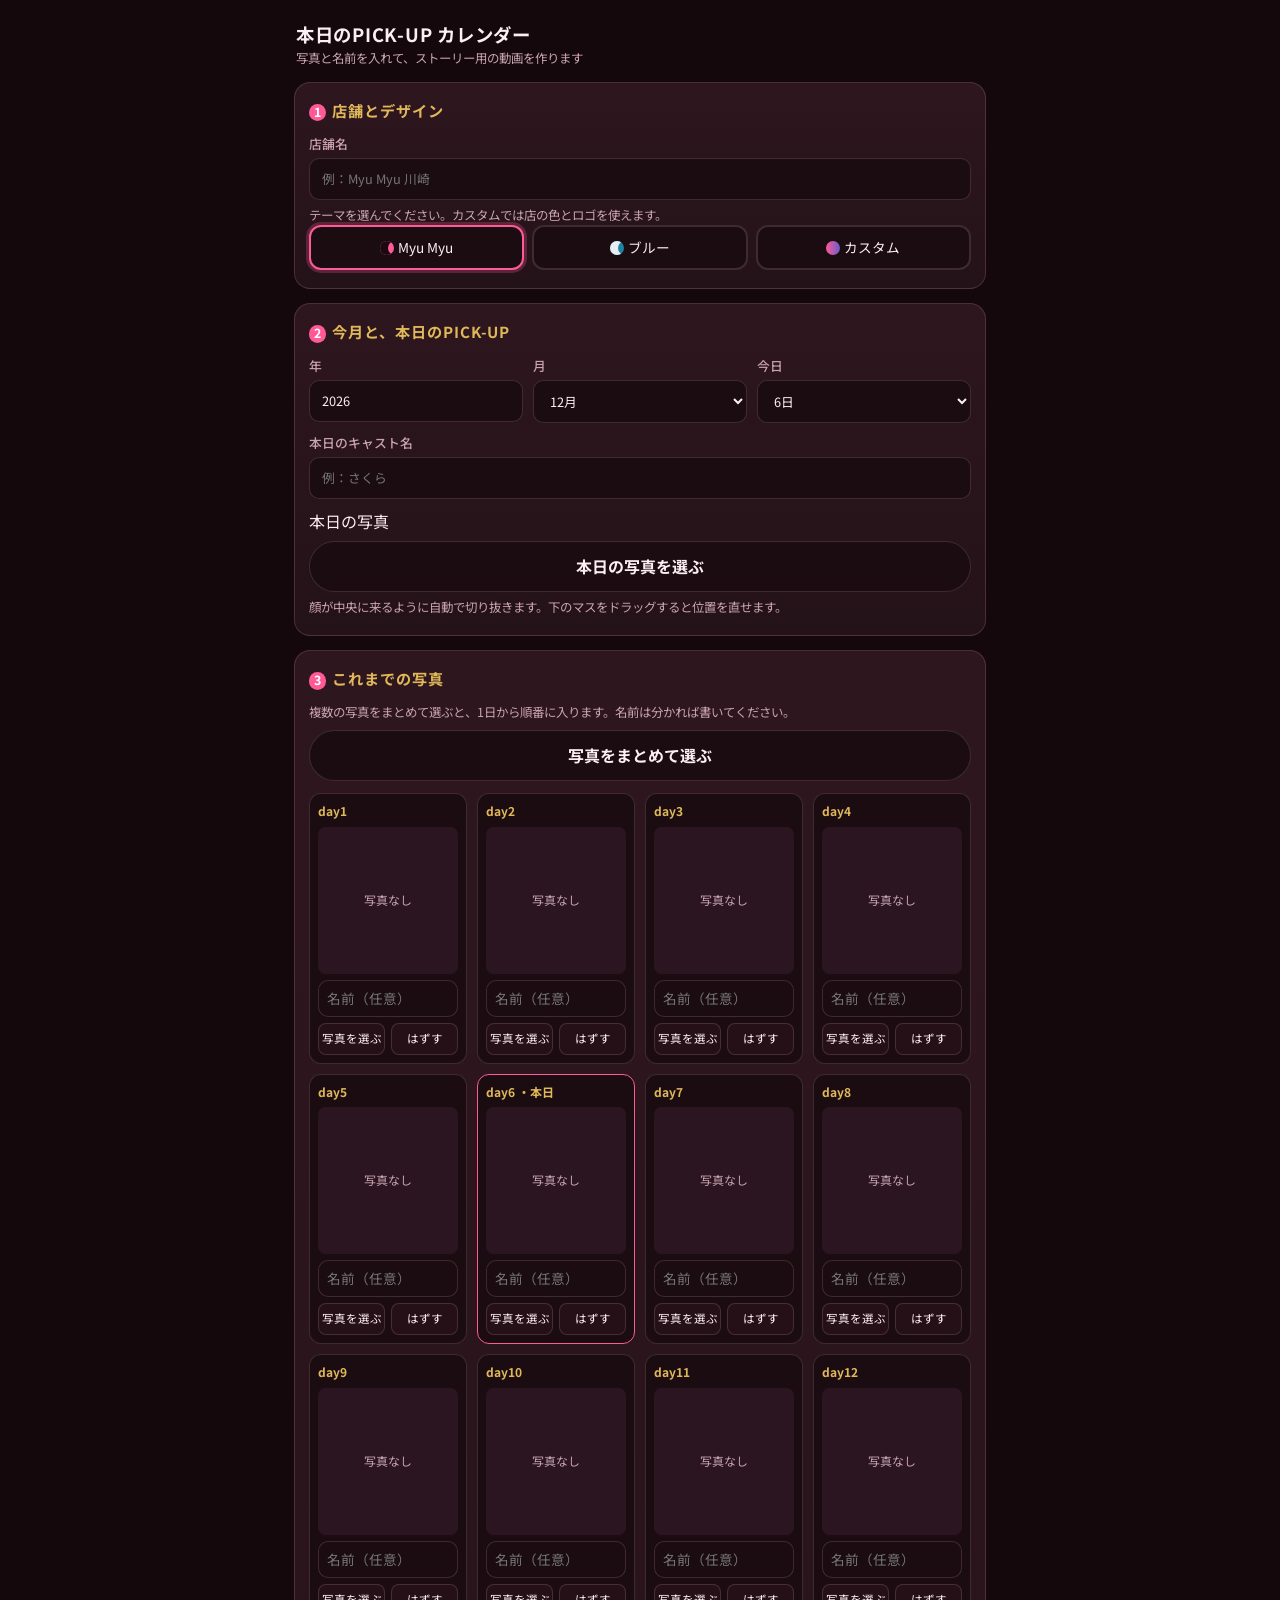
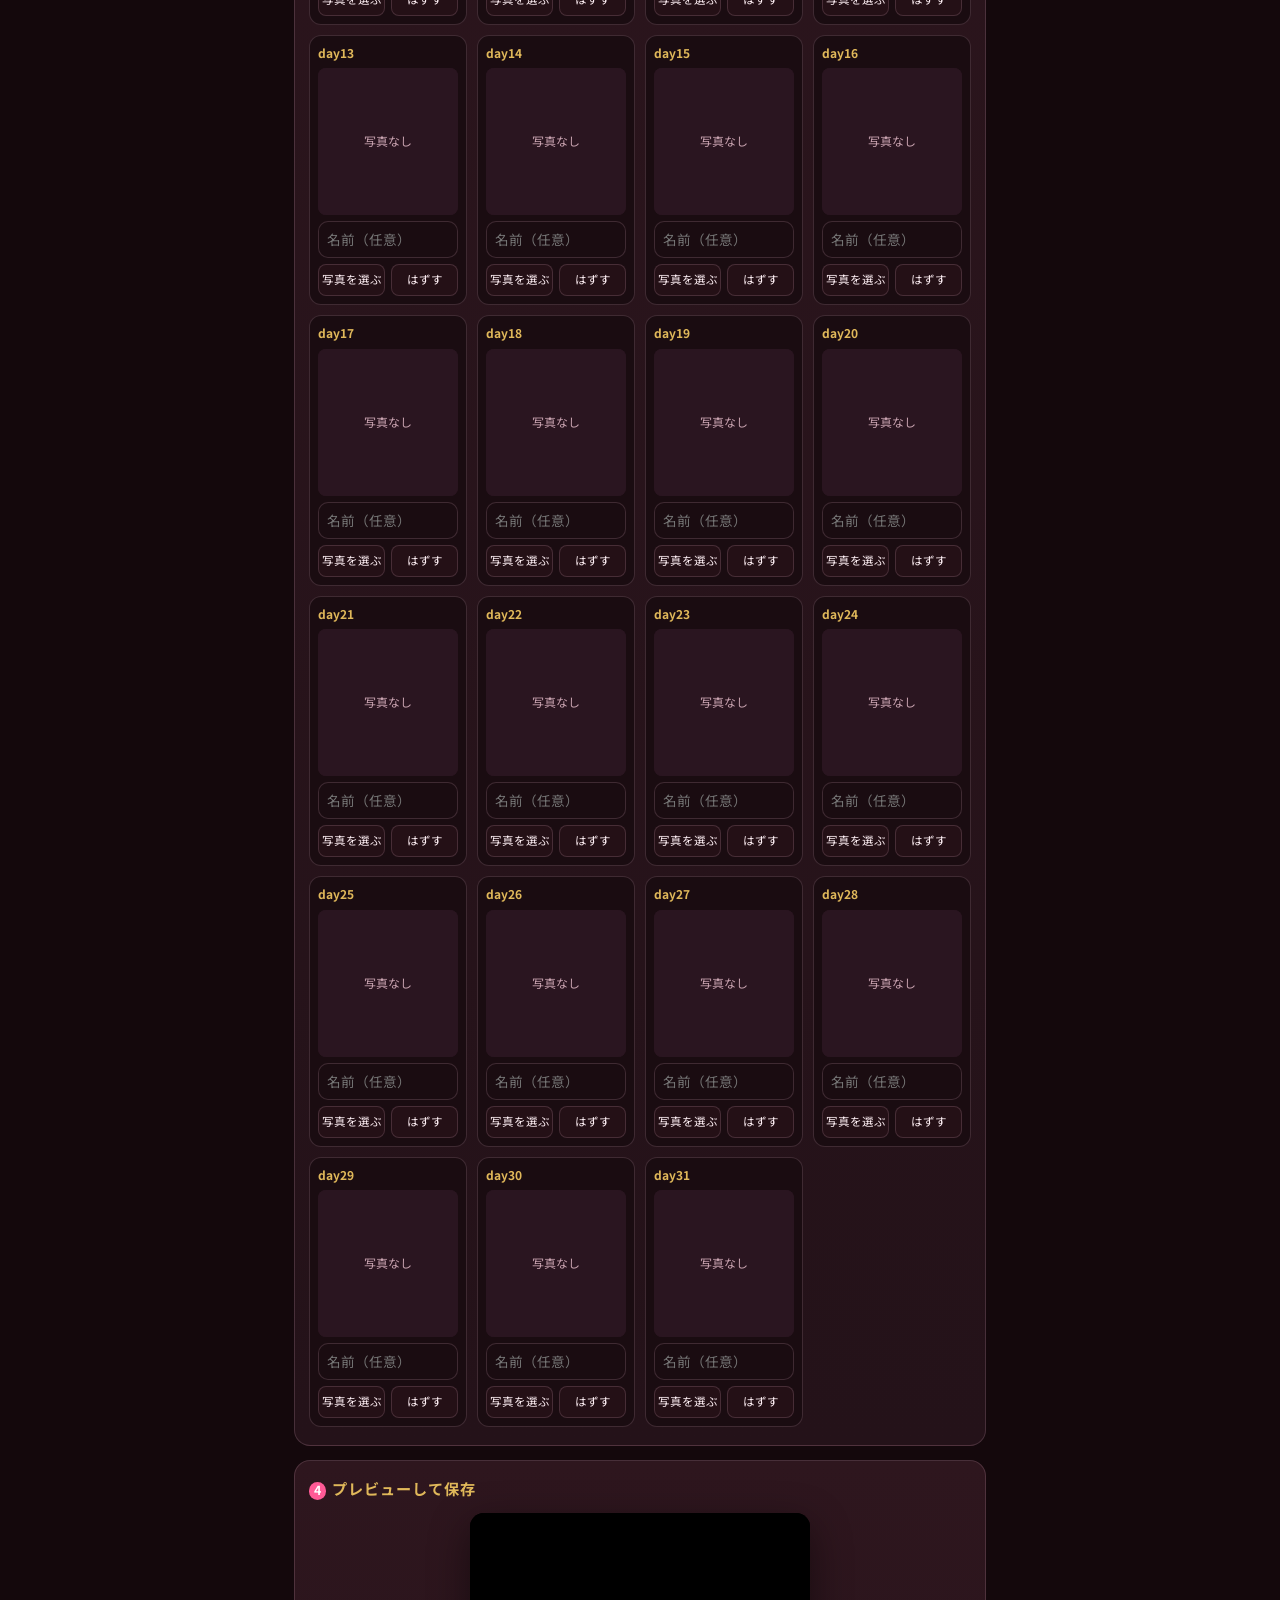
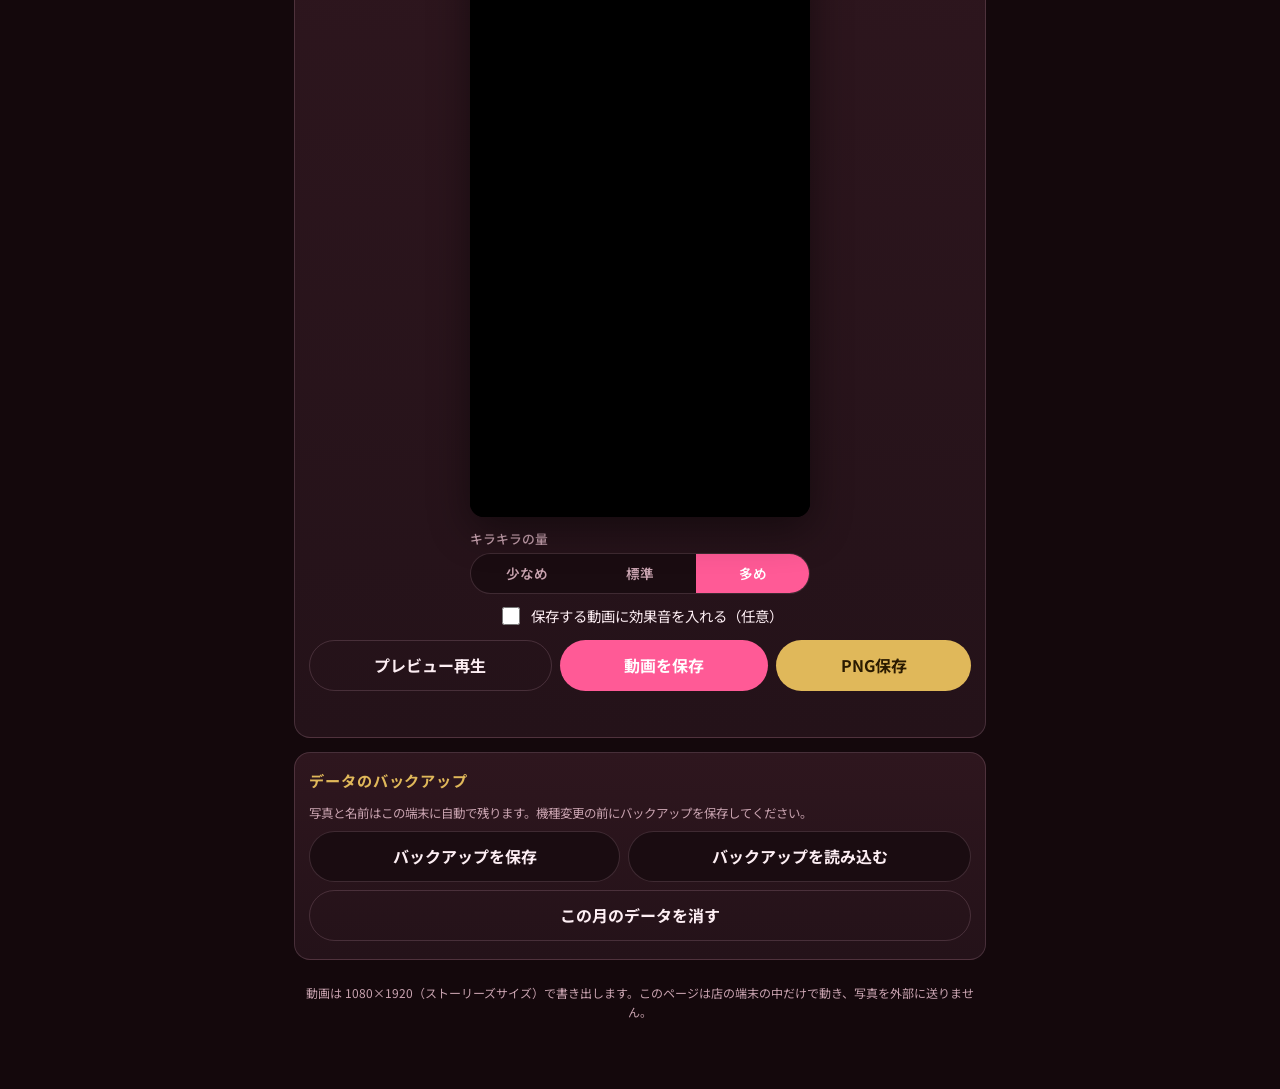
==== commit 688bd8e9: "Update the pickup calendar sparkle effect. Co-authored-by: cocarero-glitch <cocarero-glitch@users.no" ====
--- a/pickup-calendar/index.html
+++ b/pickup-calendar/index.html
@@ -110,6 +110,15 @@
 #work { position: absolute; left: -9999px; top: 0; width: 1080px; height: 1920px; }
 .toggle { display: flex; align-items: center; gap: 8px; font-size: 0.9rem; }
 .toggle input { width: 18px; height: 18px; }
+.seg {
+  display: flex; width: 100%; border: 1px solid var(--line);
+  border-radius: 999px; overflow: hidden; background: #1a0c11;
+}
+.seg button {
+  flex: 1; border: 0; background: transparent; color: var(--muted);
+  padding: 9px 8px; cursor: pointer; font-size: 0.85rem; font-weight: 600;
+}
+.seg button.on { background: var(--accent); color: #fff; }
 .days { display: grid; grid-template-columns: repeat(auto-fill, minmax(148px, 1fr)); gap: 10px; }
 .day-card { background: #1a0c11; border: 1px solid var(--line); border-radius: 12px; padding: 8px; }
 .day-card .d-label { font-size: 0.75rem; color: var(--gold); font-weight: 700; margin-bottom: 6px; }
@@ -215,6 +224,14 @@
       </div>
       <canvas id="work" width="1080" height="1920"></canvas>
     </div>
+    <label class="fld" style="margin-top:12px;width:100%;max-width:340px;margin-left:auto;margin-right:auto">
+      <span>キラキラの量</span>
+      <div class="seg" id="sparkleAmt" role="radiogroup" aria-label="キラキラの量">
+        <button type="button" data-sparkle="low">少なめ</button>
+        <button type="button" data-sparkle="mid">標準</button>
+        <button type="button" data-sparkle="high" class="on">多め</button>
+      </div>
+    </label>
     <label class="toggle" style="margin-top:10px;justify-content:center">
       <input type="checkbox" id="sfxOn"> 保存する動画に効果音を入れる（任意）
     </label>
@@ -412,6 +429,7 @@
     month: now.getMonth() + 1,
     today: now.getDate(),
     winnerName: "",
+    sparkleAmount: "high",
     days: {}
   };
   let layout = computeLayout(daysInMonth(state.year, state.month));
@@ -420,7 +438,6 @@
   let logoImg = null;
   let staticLayer = null;
   let sparkles = [];
-  let starSprites = [];
   let playing = false, playTimer = 0, playStart = 0;
   let saving = false;
 
@@ -475,7 +492,7 @@
   async function saveAll() {
     try {
       const all = JSON.parse(localStorage.getItem(LS_KEY) || "{}");
-      all.settings = { theme: state.theme, color1: state.color1, color2: state.color2, storeName: state.storeName };
+      all.settings = { theme: state.theme, color1: state.color1, color2: state.color2, storeName: state.storeName, sparkleAmount: state.sparkleAmount };
       all.current = monthKey();
       all.months = all.months || {};
       all.months[monthKey()] = metaPayload();
@@ -517,6 +534,7 @@
       state.theme = all.settings.theme || state.theme;
       state.color1 = all.settings.color1 || state.color1;
       state.color2 = all.settings.color2 || state.color2;
+      if (all.settings.sparkleAmount) state.sparkleAmount = all.settings.sparkleAmount;
     }
     if (all.current) {
       const parts = all.current.split("-").map(Number);
@@ -678,74 +696,156 @@
     ctx.restore();
   }
 
-  function makeStarSprite(size) {
+  const SPARKLE_PLAN = {
+    low:  { nStar: 32, nStarSm: 48, nBokeh: 40, nDot: 32 },
+    mid:  { nStar: 44, nStarSm: 70, nBokeh: 62, nDot: 44 },
+    high: { nStar: 58, nStarSm: 88, nBokeh: 86, nDot: 68 }
+  };
+  const SPARKLE_COLORS = {
+    white: [255, 255, 255],
+    cool: [228, 242, 255],
+    warm: [255, 246, 230],
+    pink: [255, 232, 244]
+  };
+  function fillSprite(size, valueFn, rgb) {
     const c = document.createElement("canvas");
     c.width = c.height = size;
     const ctx = c.getContext("2d");
-    const cx = size/2, cy = size/2;
     const img = ctx.createImageData(size, size);
     const data = img.data;
-    const beam = size * 0.065, diagW = size * 0.04;
+    const cx = size / 2, cy = size / 2;
+    const r = rgb[0], g = rgb[1], b = rgb[2];
     for (let y = 0; y < size; y++) {
       for (let x = 0; x < size; x++) {
-        const dx = x + 0.5 - cx, dy = y + 0.5 - cy;
-        const ax = Math.abs(dx), ay = Math.abs(dy);
-        const vert = Math.max(0, 1 - ax/Math.max(beam,0.5)) * Math.max(0, 1 - ay/(size*0.5));
-        const horz = Math.max(0, 1 - ay/Math.max(beam,0.5)) * Math.max(0, 1 - ax/(size*0.5));
-        const rx = (dx+dy)/Math.SQRT2, ry = (dx-dy)/Math.SQRT2;
-        const d1 = Math.max(0, 1 - Math.abs(rx)/Math.max(diagW,0.4)) * Math.max(0, 1 - Math.abs(ry)/(size*0.32));
-        const d2 = Math.max(0, 1 - Math.abs(ry)/Math.max(diagW,0.4)) * Math.max(0, 1 - Math.abs(rx)/(size*0.32));
-        const dist = Math.sqrt(dx*dx+dy*dy);
-        const core = Math.pow(Math.max(0, 1 - dist/(size*0.2)), 0.55);
-        const glow = Math.pow(Math.max(0, 1 - dist/(size*0.48)), 2.2) * 0.55;
-        let v = vert + horz + 0.55*(d1+d2) + 1.35*core + glow;
-        v = Math.min(1, Math.pow(v, 0.82));
-        const i = (y*size + x) * 4;
-        data[i] = data[i+1] = data[i+2] = 255;
-        data[i+3] = (v * 255) | 0;
+        const v = valueFn(x + 0.5 - cx, y + 0.5 - cy, size);
+        if (v <= 0.002) continue;
+        const i = (y * size + x) * 4;
+        data[i] = r; data[i+1] = g; data[i+2] = b;
+        data[i+3] = (Math.min(1, v) * 255) | 0;
       }
     }
     ctx.putImageData(img, 0, 0);
     return c;
   }
+  function starValue(dx, dy, size) {
+    const ax = Math.abs(dx), ay = Math.abs(dy);
+    const dist = Math.sqrt(dx * dx + dy * dy);
+    const beam = Math.max(0.85, size * 0.026);
+    const armLen = size * 0.49;
+    const vert = Math.max(0, 1 - ax / beam) * Math.max(0, 1 - ay / armLen);
+    const horz = Math.max(0, 1 - ay / beam) * Math.max(0, 1 - ax / armLen);
+    const arms = Math.pow(vert, 1.12) + Math.pow(horz, 1.12);
+    const rx = (dx + dy) * 0.70710678, ry = (dx - dy) * 0.70710678;
+    const diagW = Math.max(0.55, size * 0.016);
+    const diagLen = size * 0.30;
+    const d1 = Math.max(0, 1 - Math.abs(rx) / diagW) * Math.max(0, 1 - Math.abs(ry) / diagLen);
+    const d2 = Math.max(0, 1 - Math.abs(ry) / diagW) * Math.max(0, 1 - Math.abs(rx) / diagLen);
+    const diags = 0.42 * (Math.pow(d1, 1.2) + Math.pow(d2, 1.2));
+    const core = Math.pow(Math.max(0, 1 - dist / (size * 0.11)), 0.42);
+    const glow = Math.pow(Math.max(0, 1 - dist / (size * 0.34)), 2.35) * 0.75;
+    return Math.min(1, Math.pow(arms * 1.2 + diags + core * 1.55 + glow, 0.76));
+  }
+  function bokehValue(dx, dy, size) {
+    const dist = Math.sqrt(dx * dx + dy * dy);
+    const sigma = size * 0.22;
+    return Math.min(1, Math.exp(-(dist * dist) / (2 * sigma * sigma)) * 0.90);
+  }
+  function dotValue(dx, dy, size) {
+    const dist = Math.sqrt(dx * dx + dy * dy);
+    const core = Math.pow(Math.max(0, 1 - dist / (size * 0.16)), 0.5);
+    const glow = Math.pow(Math.max(0, 1 - dist / (size * 0.46)), 2.15) * 0.65;
+    return Math.min(1, core * 1.25 + glow);
+  }
+  function tintedSet(sizes, valueFn) {
+    const keys = Object.keys(SPARKLE_COLORS);
+    return sizes.map(function (s) {
+      const o = {};
+      for (let i = 0; i < keys.length; i++) o[keys[i]] = fillSprite(s, valueFn, SPARKLE_COLORS[keys[i]]);
+      return o;
+    });
+  }
+  let sparkleSheets = null;
+  function ensureSparkleSprites() {
+    if (sparkleSheets) return;
+    sparkleSheets = {
+      flare: tintedSet([64, 88, 112, 136], starValue),
+      star: tintedSet([28, 40, 52, 68], starValue),
+      bokeh: tintedSet([24, 38, 54, 76, 100], bokehValue),
+      dot: tintedSet([10, 14, 18, 24], dotValue)
+    };
+  }
+  function pickColorKey(rand) {
+    const r = rand();
+    if (r < 0.46) return "white";
+    if (r < 0.72) return "cool";
+    if (r < 0.88) return "warm";
+    return "pink";
+  }
+  function addSparkleGroup(rand, n, kind, sizes, modes, baseA0, baseA1, drift, speed0, speed1) {
+    for (let i = 0; i < n; i++) {
+      const si = Math.min(sizes.length - 1, (Math.pow(rand(), 1.4) * sizes.length) | 0);
+      const mode = modes[(rand() * modes.length) | 0];
+      sparkles.push({
+        kind: kind,
+        si: si,
+        color: pickColorKey(rand),
+        x: 8 + rand() * (W - 16),
+        y: 16 + rand() * (H - 32),
+        phase: rand() * Math.PI * 2,
+        speed: speed0 + rand() * (speed1 - speed0),
+        driftX: (rand() - 0.5) * drift,
+        driftY: (rand() - 0.5) * drift * 0.8,
+        driftS: 0.22 + rand() * 0.45,
+        baseA: baseA0 + rand() * (baseA1 - baseA0),
+        mode: mode,
+        rot: (kind === "flare" || kind === "star") && rand() < 0.18 ? (rand() - 0.5) * 0.4 : 0
+      });
+    }
+  }
   function initSparkles() {
-    const sizes = [22, 32, 44, 64, 88, 120];
-    starSprites = sizes.map(makeStarSprite);
+    ensureSparkleSprites();
+    const plan = SPARKLE_PLAN[state.sparkleAmount] || SPARKLE_PLAN.high;
     const rand = seedRng(42);
     sparkles = [];
-    for (let i = 0; i < 80; i++) {
-      const pick = rand();
-      let si = 0;
-      if (pick > 0.55) si = 1;
-      if (pick > 0.75) si = 2;
-      if (pick > 0.88) si = 3;
-      if (pick > 0.95) si = 4;
-      if (pick > 0.985) si = 5;
-      sparkles.push({
-        x: 20 + rand()*(W-40),
-        y: 40 + rand()*(H-80),
-        si,
-        phase: rand() * Math.PI * 2,
-        speed: 1.1 + rand()*2.4,
-        driftX: (rand()-0.5)*18,
-        driftY: (rand()-0.5)*14,
-        baseA: 0.35 + rand()*0.65
-      });
-    }
+    addSparkleGroup(rand, plan.nStar, "flare", sparkleSheets.flare, ["pulse", "pulse", "flash"], 0.38, 0.82, 18, 1.0, 2.6);
+    addSparkleGroup(rand, plan.nStarSm, "star", sparkleSheets.star, ["pulse", "flash", "pulse"], 0.40, 0.95, 16, 1.3, 3.4);
+    addSparkleGroup(rand, plan.nBokeh, "bokeh", sparkleSheets.bokeh, ["soft", "soft", "pulse"], 0.22, 0.58, 42, 0.45, 1.3);
+    addSparkleGroup(rand, plan.nDot, "dot", sparkleSheets.dot, ["pulse", "flash", "soft"], 0.35, 0.9, 14, 1.2, 3.6);
+  }
+  function sparkleTwinkle(sp, t) {
+    const s = Math.sin(sp.phase + t * sp.speed);
+    if (sp.mode === "flash") {
+      const k = Math.max(0, s);
+      return 0.07 + 0.93 * Math.pow(k, 5.5);
+    }
+    if (sp.mode === "soft") {
+      return 0.30 + 0.55 * (0.5 + 0.5 * s);
+    }
+    return 0.40 + 0.60 * Math.pow(0.5 + 0.5 * s, 1.05);
   }
   function drawSparkles(ctx, t) {
+    if (!sparkleSheets) ensureSparkleSprites();
     ctx.save();
-    ctx.globalCompositeOperation = "screen";
+    ctx.globalCompositeOperation = "lighter";
     for (let i = 0; i < sparkles.length; i++) {
       const sp = sparkles[i];
-      const tw = Math.pow(0.5 + 0.5 * Math.sin(sp.phase + t * sp.speed), 1.55);
+      const tw = sparkleTwinkle(sp, t);
       const a = sp.baseA * tw;
-      if (a < 0.05) continue;
-      const x = sp.x + Math.sin(sp.phase*0.5 + t*0.4) * sp.driftX;
-      const y = sp.y + Math.cos(sp.phase*0.4 + t*0.35) * sp.driftY;
-      const spr = starSprites[sp.si];
+      if (a < 0.04) continue;
+      const x = sp.x + Math.sin(sp.phase * 0.55 + t * sp.driftS) * sp.driftX;
+      const y = sp.y + Math.cos(sp.phase * 0.4 + t * sp.driftS * 0.85) * sp.driftY;
+      const sheet = sparkleSheets[sp.kind];
+      const spr = sheet[sp.si][sp.color];
       ctx.globalAlpha = a;
-      ctx.drawImage(spr, x - spr.width/2, y - spr.height/2);
+      if (sp.rot) {
+        ctx.save();
+        ctx.translate(x, y);
+        ctx.rotate(sp.rot);
+        ctx.drawImage(spr, -spr.width / 2, -spr.height / 2);
+        ctx.restore();
+      } else {
+        ctx.drawImage(spr, x - spr.width / 2, y - spr.height / 2);
+      }
     }
     ctx.globalAlpha = 1;
     ctx.restore();
@@ -988,12 +1088,12 @@
       drawHero(ctx, box, img, rec.ox, rec.oy, 0.55 * fade);
       ctx.restore();
     }
+    drawSparkles(ctx, t);
     if (t >= BANNER_AT) {
       const u = easeOutBack(Math.min(1, (t - BANNER_AT) / 0.45));
       const a = Math.min(1, (t - BANNER_AT) / 0.25);
       drawBanner(ctx, state.winnerName, u, a);
     }
-    drawSparkles(ctx, t);
   }
   function blitPreview() {
     pctx.drawImage(work, 0, 0, preview.width, preview.height);
@@ -1150,6 +1250,11 @@
       b.classList.toggle("on", b.dataset.theme === state.theme);
     });
     $("customRow").classList.toggle("show", state.theme === "custom");
+  }
+  function syncSparkleButtons() {
+    document.querySelectorAll("#sparkleAmt [data-sparkle]").forEach(function (b) {
+      b.classList.toggle("on", b.dataset.sparkle === state.sparkleAmount);
+    });
   }
   function fillMonthSelects() {
     const ms = $("month");
@@ -1290,6 +1395,7 @@
     $("color1").value = state.color1;
     $("color2").value = state.color2;
     syncThemeButtons();
+    syncSparkleButtons();
     renderDayCards();
     buildStatic();
     redrawPoster();
@@ -1445,6 +1551,15 @@
       let i = 0;
       for (let d = 1; d <= n && i < files.length; d++, i++) await assignPhoto(d, files[i]);
       setStatus(Math.min(files.length, n) + "枚の写真を1日から順に入れました。", "ok");
+    });
+    $("sparkleAmt").addEventListener("click", function (e) {
+      const b = e.target.closest("[data-sparkle]");
+      if (!b) return;
+      state.sparkleAmount = b.dataset.sparkle;
+      syncSparkleButtons();
+      initSparkles();
+      scheduleSave();
+      redrawPoster();
     });
     $("btnPlay").addEventListener("click", function () { ensureAudio(); playPreview(); });
     $("btnPng").addEventListener("click", async function () {
@@ -1544,6 +1659,7 @@
       drawAt: function (t) { buildStatic(); drawFrame(wctx, t); blitPreview(); return work.toDataURL("image/png"); },
       setupSample: async function (winnerName) {
         state.theme = "myumyu";
+        state.sparkleAmount = "high";
         state.year = 2026; state.month = 11; state.today = 25;
         state.storeName = "Myu Myu 川崎";
         state.winnerName = winnerName || "サンプル";
@@ -1552,6 +1668,7 @@
           state.days[d] = { name: d === 25 ? state.winnerName : "", ox: 0.5, oy: 0.5, dataUrl: url };
           await setDayImage(d, url);
         }
+        initSparkles();
         refreshAll();
         return true;
       },
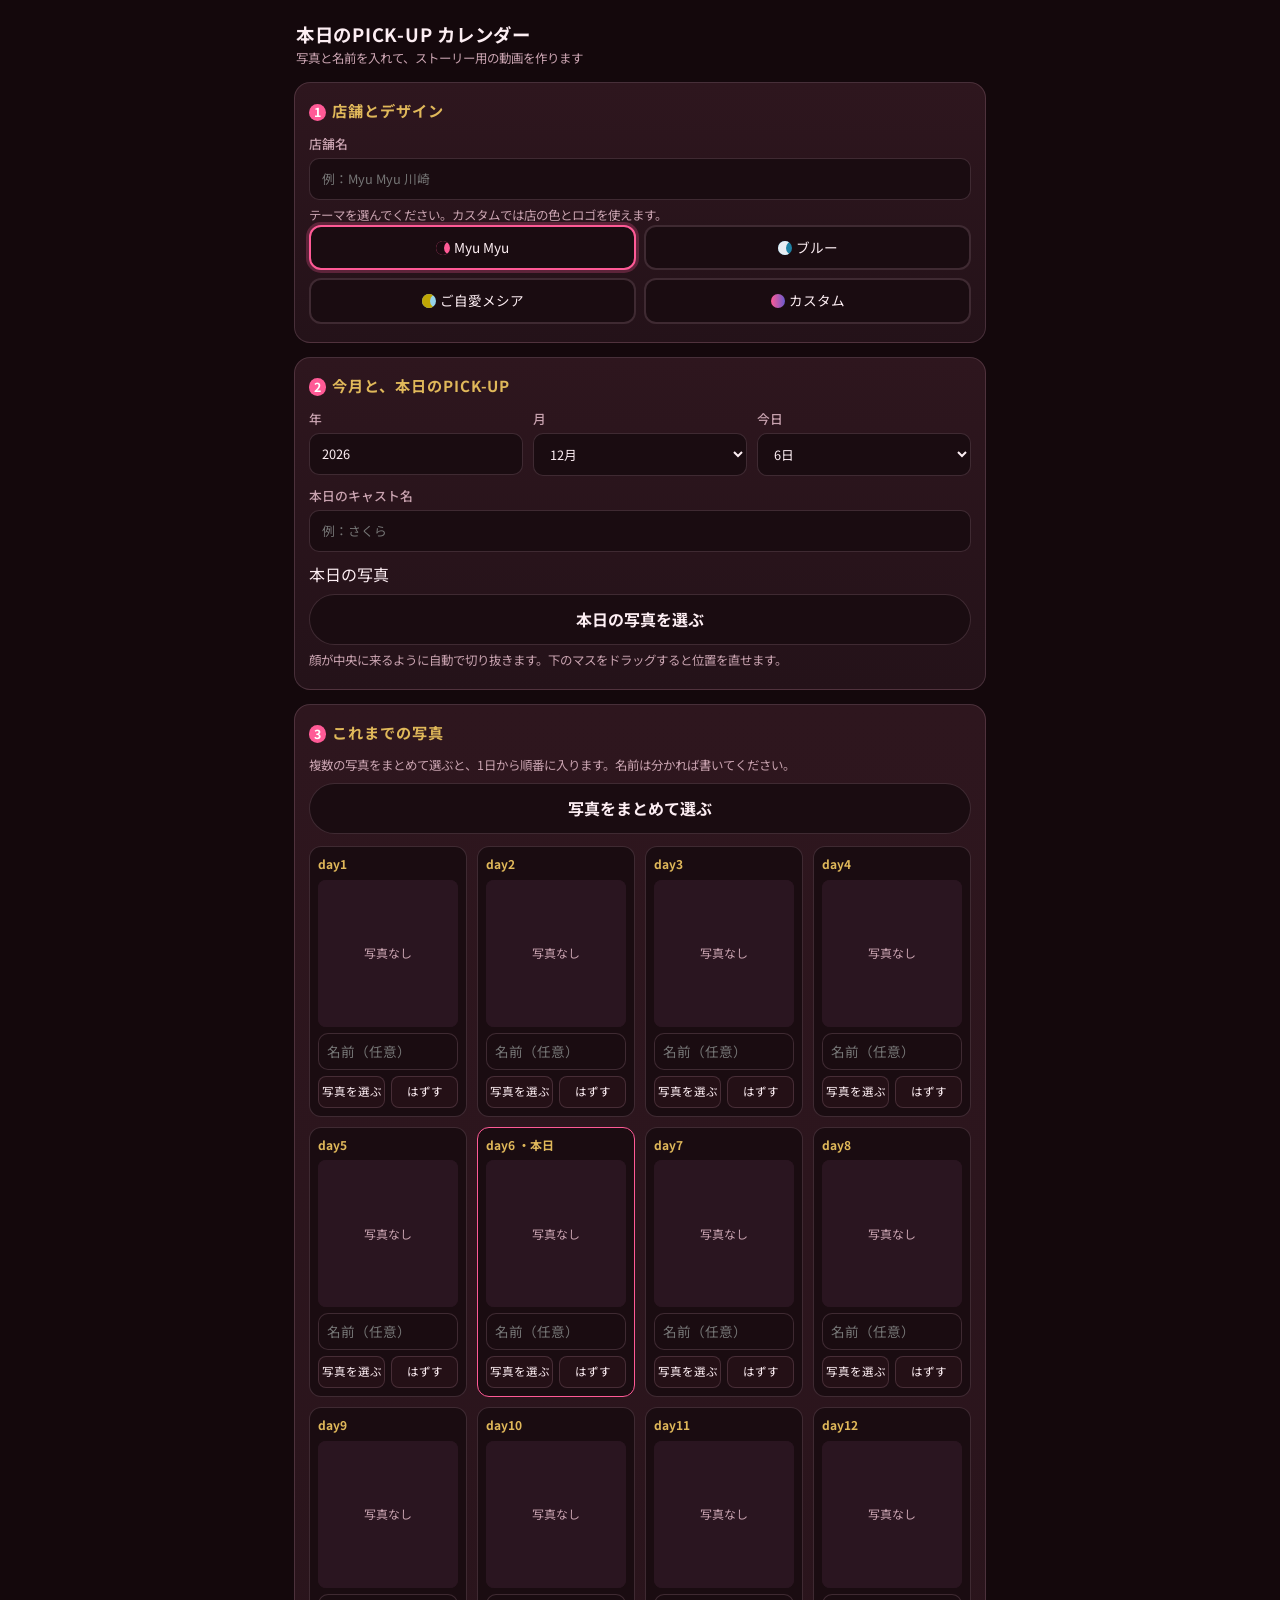
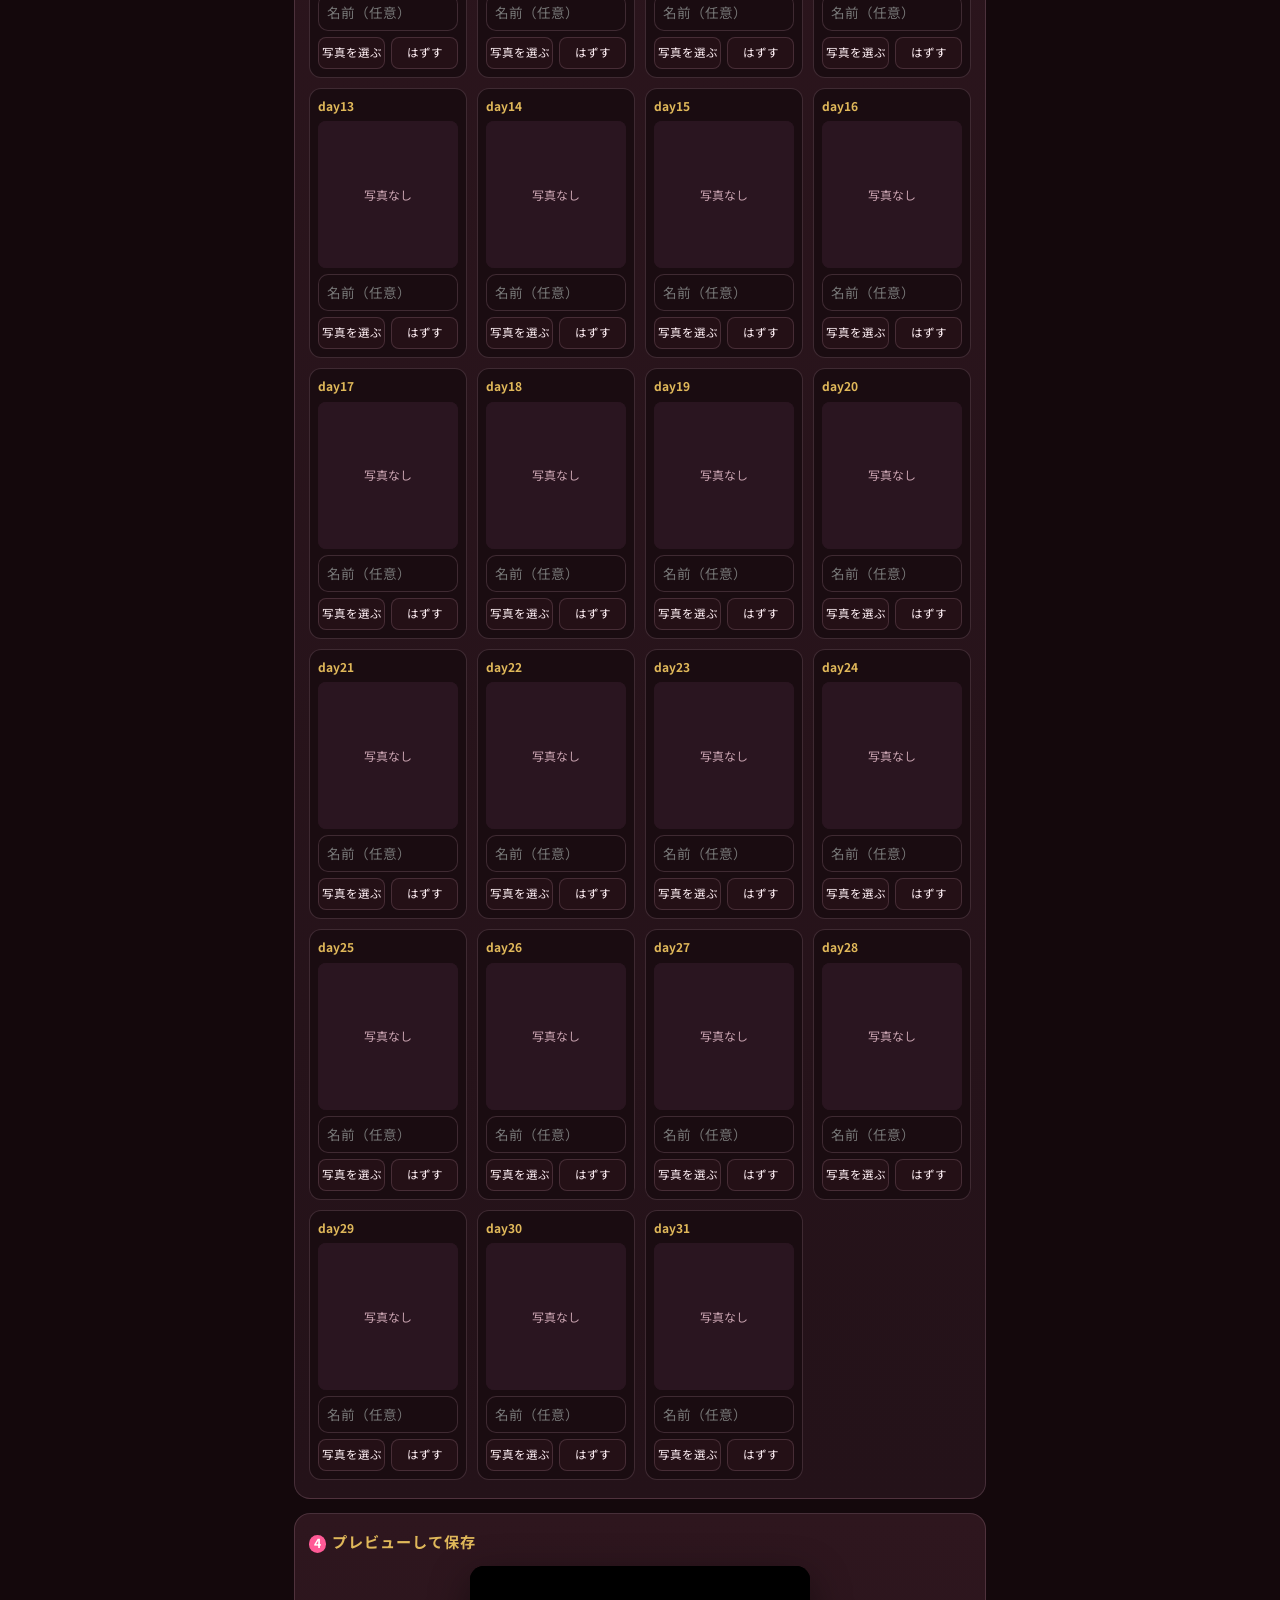
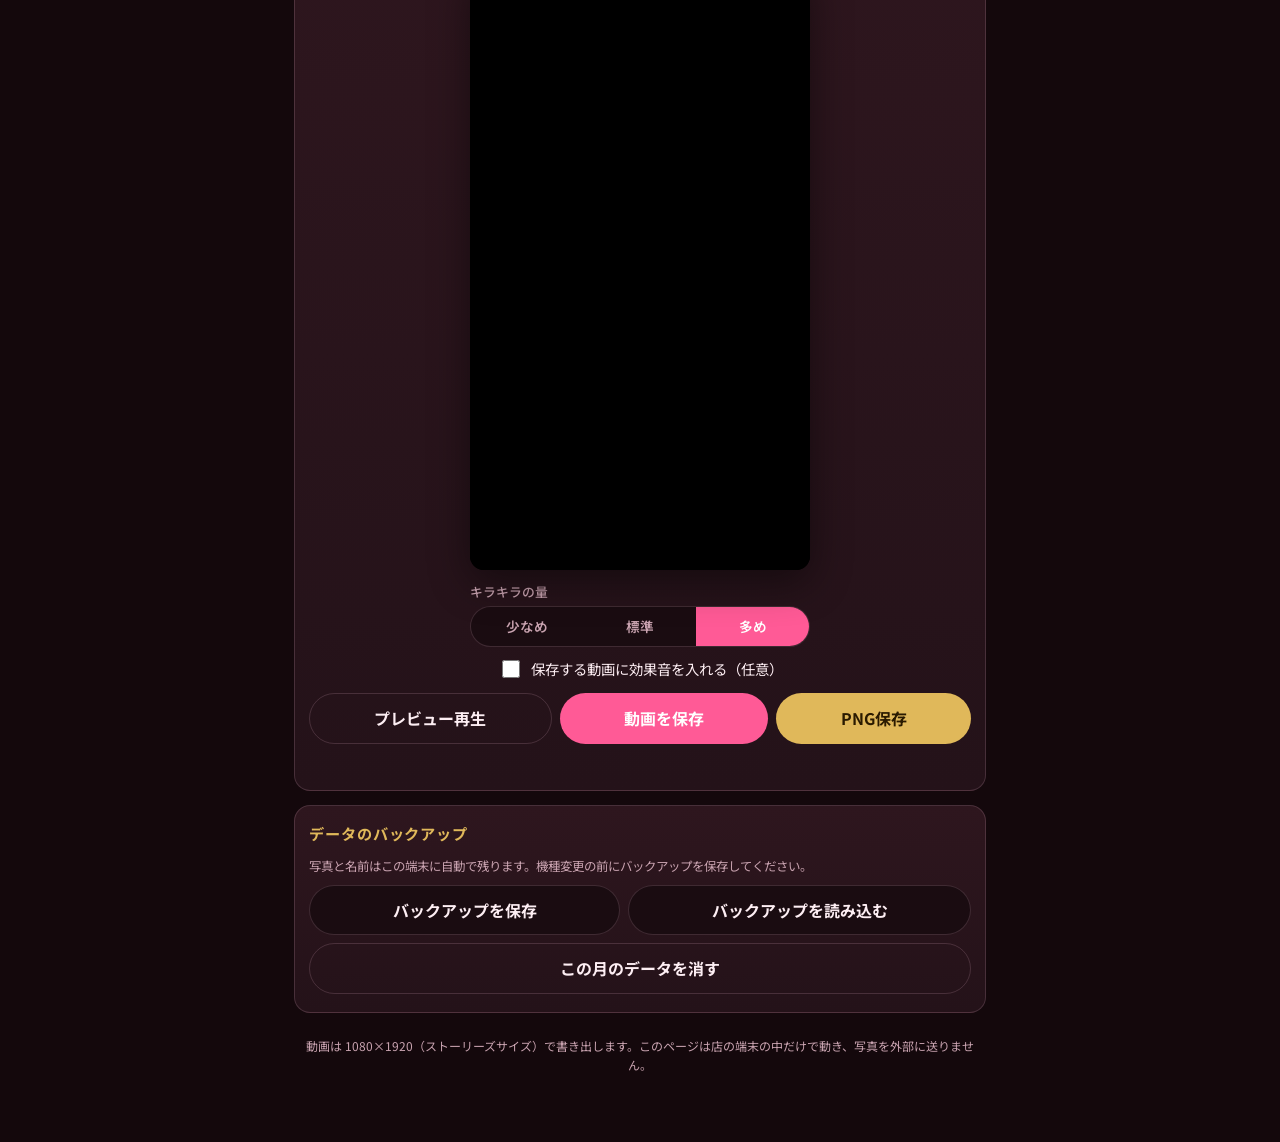
==== commit 08018ca5: "Add ご自愛メシア theme Co-authored-by: cocarero-glitch <cocarero-glitch@users.noreply.github.com>" ====
--- a/pickup-calendar/index.html
+++ b/pickup-calendar/index.html
@@ -79,7 +79,7 @@
 input[type="color"] { height: 42px; padding: 4px; }
 .themes { display: flex; flex-wrap: wrap; gap: 8px; }
 .theme-btn {
-  flex: 1 1 30%; min-width: 110px;
+  flex: 1 1 40%; min-width: 132px;
   background: #1a0c11; border: 2px solid var(--line); border-radius: 12px;
   padding: 10px 8px; cursor: pointer; text-align: center; font-size: 0.85rem;
 }
@@ -173,6 +173,7 @@
     <div class="themes" id="themeBtns">
       <button type="button" class="theme-btn on" data-theme="myumyu"><span class="swatch" style="background:#ff5a96;box-shadow:inset 8px 0 0 #1a0a10"></span>Myu Myu</button>
       <button type="button" class="theme-btn" data-theme="blue"><span class="swatch" style="background:#1e82a5;box-shadow:inset 8px 0 0 #e8eef4"></span>ブルー</button>
+      <button type="button" class="theme-btn" data-theme="gojiai"><span class="swatch" style="background:#95d3ea;box-shadow:inset 8px 0 0 #bfa604"></span>ご自愛メシア</button>
       <button type="button" class="theme-btn" data-theme="custom"><span class="swatch" style="background:linear-gradient(90deg,#ff5a96,#6a5acd)"></span>カスタム</button>
     </div>
     <div id="customRow" class="custom-row">
@@ -180,9 +181,12 @@
         <label class="fld"><span>メインの色</span><input type="color" id="color1" value="#ff5a96"></label>
         <label class="fld"><span>背景の色</span><input type="color" id="color2" value="#14080c"></label>
       </div>
+    </div>
+    <div id="logoRow" class="custom-row">
       <label class="fld" style="margin-top:8px"><span>ロゴ（任意）</span>
         <input type="file" id="logoFile" accept="image/*">
       </label>
+      <p class="hint" id="logoHint"></p>
       <div class="btn-row"><button type="button" class="btn btn-ghost" id="btnClearLogo">ロゴをはずす</button></div>
     </div>
   </section>
@@ -302,6 +306,43 @@
       emptyTop: [110,196,214], emptyBottom: [22,90,160], emptyText: [255,255,255],
       bannerBg: [12,24,44,250], bannerTitle: [255,255,255], bannerName: [255,255,255],
       sparkle: [255,255,255]
+    },
+    gojiai: {
+      // Colors confirmed from official lit.link (https://lit.link/goziaimesia)
+      // background #95d3ea and crest/wordmark, and official X @gozimesi_akb icon.
+      // Deep teal text, darkened gold titles, and soft glows are inferred for contrast.
+      light: true,
+      clouds: true,
+      ornament: "halo",
+      sparkleSet: "gojiai",
+      vignette: "mist",
+      textShadow: true,
+      bgTop: [186, 226, 242],
+      bgBottom: [149, 211, 234],
+      glowA: [255, 255, 255],
+      glowB: [255, 244, 200],
+      glowC: [255, 210, 230],
+      accent: [48, 189, 208],
+      accentDark: [14, 110, 128],
+      accentLight: [116, 204, 218],
+      gold: [191, 166, 4],
+      goldDark: [120, 100, 8],
+      header: [255, 255, 255, 250],
+      subheader: [14, 90, 110],
+      pill: [255, 255, 255, 235],
+      pillBorder: [191, 166, 4, 180],
+      vertical: [255, 255, 255, 235],
+      cellBorder: [255, 255, 255],
+      labelBg: [255, 255, 255],
+      labelFg: [14, 90, 110],
+      emptyTop: [116, 204, 218],
+      emptyBottom: [40, 150, 180],
+      emptyText: [255, 255, 255],
+      bannerBg: [255, 255, 255, 255],
+      bannerTitle: [120, 100, 8],
+      bannerName: [14, 90, 110],
+      sparkle: [255, 255, 255],
+      logo: "[data-uri]"
     }
   };
 
@@ -571,6 +612,28 @@
   async function setLogo(dataUrl) {
     logoImg = dataUrl ? await loadImage(dataUrl) : null;
   }
+  let themeLogoImg = null, themeLogoKey = null;
+  async function ensureThemeLogo() {
+    const data = (THEMES[state.theme] && THEMES[state.theme].logo) || null;
+    if (!data || state.logoData) {
+      if (!data) { themeLogoImg = null; themeLogoKey = null; }
+      return;
+    }
+    if (state.logoData === "") return;
+    if (themeLogoKey === state.theme && themeLogoImg) return;
+    try {
+      themeLogoImg = await loadImage(data);
+      themeLogoKey = state.theme;
+    } catch (e) {
+      themeLogoImg = null;
+      themeLogoKey = null;
+    }
+  }
+  function activeLogo() {
+    if (state.logoData) return logoImg;
+    if (state.logoData === "") return null;
+    return themeLogoImg;
+  }
   function readFile(file, maxEdge, quality) {
     maxEdge = maxEdge || 900;
     quality = quality || 0.84;
@@ -695,6 +758,85 @@
     ctx.fillRect(cx - w*0.48, cy + h*0.22, w*0.96, h*0.14);
     ctx.restore();
   }
+  function drawHalo(ctx, cx, cy, w, h, gold) {
+    ctx.save();
+    ctx.strokeStyle = css(mix(gold, [255,255,220], 0.25));
+    ctx.lineWidth = Math.max(2.2, h * 0.11);
+    ctx.beginPath();
+    ctx.ellipse(cx, cy - h * 0.78, w * 0.30, h * 0.18, 0, 0, Math.PI * 2);
+    ctx.stroke();
+    ctx.strokeStyle = "rgba(255,255,240,0.75)";
+    ctx.lineWidth = Math.max(1, h * 0.05);
+    ctx.stroke();
+    ctx.restore();
+  }
+  function drawWings(ctx, cx, cy, w, h, gold) {
+    function wing(side) {
+      ctx.save();
+      ctx.translate(cx, cy);
+      ctx.scale(side, 1);
+      ctx.shadowColor = "rgba(70, 90, 140, 0.28)";
+      ctx.shadowBlur = Math.max(4, h * 0.12);
+      ctx.shadowOffsetY = 1;
+      ctx.beginPath();
+      ctx.moveTo(w * 0.08, h * 0.20);
+      ctx.quadraticCurveTo(w * 0.28, -h * 0.95, w * 0.98, -h * 0.42);
+      ctx.quadraticCurveTo(w * 0.72, -h * 0.18, w * 0.66, -h * 0.04);
+      ctx.quadraticCurveTo(w * 0.90, h * 0.10, w * 0.58, h * 0.28);
+      ctx.quadraticCurveTo(w * 0.80, h * 0.38, w * 0.42, h * 0.40);
+      ctx.quadraticCurveTo(w * 0.22, h * 0.36, w * 0.08, h * 0.20);
+      ctx.closePath();
+      ctx.fillStyle = "rgba(236, 242, 255, 0.98)";
+      ctx.fill();
+      ctx.shadowColor = "transparent";
+      ctx.strokeStyle = css(gold, 0.92);
+      ctx.lineWidth = Math.max(1.3, h * 0.05);
+      ctx.stroke();
+      ctx.strokeStyle = "rgba(129, 112, 200, 0.35)";
+      ctx.lineWidth = 1;
+      ctx.beginPath();
+      ctx.moveTo(w * 0.20, h * 0.08);
+      ctx.quadraticCurveTo(w * 0.42, -h * 0.28, w * 0.78, -h * 0.30);
+      ctx.stroke();
+      ctx.beginPath();
+      ctx.moveTo(w * 0.18, h * 0.18);
+      ctx.quadraticCurveTo(w * 0.46, h * 0.06, w * 0.62, h * 0.16);
+      ctx.stroke();
+      ctx.restore();
+    }
+    wing(-1);
+    wing(1);
+  }
+  function drawBannerOrnament(ctx, cx, cy, w, h, gold, stroke) {
+    if (theme && theme.ornament === "halo") {
+      drawWings(ctx, cx, cy + h * 0.06, w * 2.2, h * 1.45, gold);
+      drawHalo(ctx, cx, cy, w, h, gold);
+    }
+    drawCrown(ctx, cx, cy, w, h, gold, stroke);
+  }
+  function drawCloudBand(ctx, atTop) {
+    const bumps = [
+      [0.00, 1.15, 0.55], [0.10, 0.95, 0.48], [0.22, 1.25, 0.62],
+      [0.36, 1.00, 0.50], [0.50, 1.30, 0.66], [0.64, 0.98, 0.50],
+      [0.78, 1.22, 0.60], [0.90, 1.00, 0.50], [1.00, 1.18, 0.58]
+    ];
+    const y0 = atTop ? 36 : (H - 28);
+    const dir = atTop ? 1 : -1;
+    ctx.save();
+    for (let pass = 0; pass < 2; pass++) {
+      ctx.fillStyle = pass === 0 ? "rgba(245,252,255,0.72)" : "rgba(255,255,255,0.80)";
+      const lift = pass === 0 ? 18 : 0;
+      for (let i = 0; i < bumps.length; i++) {
+        const x = bumps[i][0] * W;
+        const rx = bumps[i][1] * 92;
+        const ry = bumps[i][2] * 70;
+        ctx.beginPath();
+        ctx.ellipse(x, y0 + dir * (ry * 0.15 + lift), rx, ry, 0, 0, Math.PI * 2);
+        ctx.fill();
+      }
+    }
+    ctx.restore();
+  }
 
   const SPARKLE_PLAN = {
     low:  { nStar: 32, nStarSm: 48, nBokeh: 40, nDot: 32 },
@@ -705,7 +847,8 @@
     white: [255, 255, 255],
     cool: [228, 242, 255],
     warm: [255, 246, 230],
-    pink: [255, 232, 244]
+    pink: [255, 232, 244],
+    gold: [255, 236, 160]
   };
   function fillSprite(size, valueFn, rgb) {
     const c = document.createElement("canvas");
@@ -775,7 +918,14 @@
     };
   }
   function pickColorKey(rand) {
+    const set = (currentTheme() || {}).sparkleSet;
     const r = rand();
+    if (set === "gojiai") {
+      if (r < 0.42) return "white";
+      if (r < 0.70) return "cool";
+      if (r < 0.86) return "gold";
+      return "pink";
+    }
     if (r < 0.46) return "white";
     if (r < 0.72) return "cool";
     if (r < 0.88) return "warm";
@@ -887,8 +1037,15 @@
       }
     }
     ctx.restore();
+    if (theme.clouds) {
+      drawCloudBand(ctx, true);
+      drawCloudBand(ctx, false);
+    }
     const vig = ctx.createRadialGradient(W/2, H*0.48, W*0.25, W/2, H*0.48, W*0.85);
-    if (theme.light) {
+    if (theme.vignette === "mist") {
+      vig.addColorStop(0, "rgba(255,255,255,0)");
+      vig.addColorStop(1, "rgba(255,255,255,0.18)");
+    } else if (theme.light) {
       vig.addColorStop(0, "rgba(0,0,0,0)");
       vig.addColorStop(1, "rgba(40,50,70,0.18)");
     } else {
@@ -946,8 +1103,14 @@
     ctx.fillStyle = css(theme.header.slice(0,3), (theme.header[3]||200)/255);
     ctx.textAlign = "center";
     ctx.textBaseline = "top";
-    ctx.shadowColor = css(theme.header.slice(0,3), 0.25);
-    ctx.shadowBlur = 8;
+    if (theme.textShadow) {
+      ctx.shadowColor = "rgba(20, 70, 95, 0.55)";
+      ctx.shadowBlur = 12;
+      ctx.shadowOffsetY = 2;
+    } else {
+      ctx.shadowColor = css(theme.header.slice(0,3), 0.25);
+      ctx.shadowBlur = 8;
+    }
     trackText(ctx, header, W*0.52, L.headerY, W*0.006, "center");
     ctx.restore();
 
@@ -957,14 +1120,20 @@
       ctx.fillStyle = css(theme.subheader, 0.9);
       ctx.textAlign = "center";
       ctx.textBaseline = "bottom";
+      if (theme.textShadow) {
+        ctx.shadowColor = "rgba(255,255,255,0.8)";
+        ctx.shadowBlur = 6;
+      }
       ctx.fillText(state.storeName, W*0.5, L.headerY - 4);
       ctx.restore();
     }
-    if (logoImg) {
-      const maxW = 160, maxH = 70;
-      const sc = Math.min(maxW/logoImg.width, maxH/logoImg.height);
-      const lw = logoImg.width*sc, lh = logoImg.height*sc;
-      ctx.drawImage(logoImg, 36, 28, lw, lh);
+    const logoDraw = activeLogo();
+    if (logoDraw) {
+      const wide = logoDraw.width / Math.max(1, logoDraw.height) > 1.35;
+      const maxW = 170, maxH = wide ? 70 : 108;
+      const sc = Math.min(maxW/logoDraw.width, maxH/logoDraw.height);
+      const lw = logoDraw.width*sc, lh = logoDraw.height*sc;
+      ctx.drawImage(logoDraw, 36, 28, lw, lh);
     }
 
     const sub = "#本日のPICK-UP | 当日の集客や売上など総合で最も頑張ったキャスト";
@@ -995,6 +1164,11 @@
     ctx.rotate(Math.PI/2);
     ctx.textAlign = "center";
     ctx.textBaseline = "middle";
+    if (theme.textShadow) {
+      ctx.shadowColor = "rgba(20, 70, 95, 0.45)";
+      ctx.shadowBlur = 8;
+      ctx.shadowOffsetY = 1;
+    }
     trackText(ctx, vert, 0, 0, 3, "center");
     ctx.restore();
 
@@ -1035,8 +1209,8 @@
     const bg = theme.bannerBg;
     ctx.globalCompositeOperation = "source-over";
     fillRound(ctx, x, y, nw, nh, Math.max(10, L.radius+2), css(bg.slice(0,3), 1));
-    ctx.strokeStyle = css(theme.gold, 0.45);
-    ctx.lineWidth = 1;
+    ctx.strokeStyle = css(theme.gold, theme.ornament === "halo" ? 0.85 : 0.45);
+    ctx.lineWidth = theme.ornament === "halo" ? 2 : 1;
     roundedRect(ctx, x+1, y+1, nw-2, nh-2, Math.max(10, L.radius+2));
     ctx.stroke();
 
@@ -1054,7 +1228,7 @@
     ctx.moveTo(x+nw/2 - kw/2, lineY);
     ctx.lineTo(x+nw/2 + kw/2, lineY);
     ctx.stroke();
-    drawCrown(ctx, x+nw/2, lineY + nh*0.14, nw*0.14, nh*0.16, theme.gold, theme.goldDark);
+    drawBannerOrnament(ctx, x+nw/2, lineY + nh*0.16, nw*0.14, nh*0.16, theme.gold, theme.goldDark);
 
     const nm = name || " ";
     ctx.fillStyle = css(theme.bannerName);
@@ -1250,6 +1424,14 @@
       b.classList.toggle("on", b.dataset.theme === state.theme);
     });
     $("customRow").classList.toggle("show", state.theme === "custom");
+    const showLogo = state.theme === "custom" || state.theme === "gojiai";
+    $("logoRow").classList.toggle("show", showLogo);
+    const hint = $("logoHint");
+    if (hint) {
+      hint.textContent = state.theme === "gojiai"
+        ? "公式の紋章を左上に入れます。他のロゴに変えることもできます。"
+        : "";
+    }
   }
   function syncSparkleButtons() {
     document.querySelectorAll("#sparkleAmt [data-sparkle]").forEach(function (b) {
@@ -1500,6 +1682,7 @@
 
     try { await openDb(); } catch (e) { console.warn("IndexedDB unavailable", e); }
     await loadAll();
+    await ensureThemeLogo();
     initSparkles();
     fillMonthSelects();
     bindDayListEvents();
@@ -1524,8 +1707,18 @@
       state.today = Number($("today").value); refreshAll(); scheduleSave();
     });
     document.querySelectorAll(".theme-btn").forEach(function (b) {
-      b.addEventListener("click", function () {
-        state.theme = b.dataset.theme; syncThemeButtons(); scheduleSave(); buildStatic(); redrawPoster();
+      b.addEventListener("click", async function () {
+        state.theme = b.dataset.theme;
+        if (state.theme === "gojiai" && !(state.storeName || "").trim()) {
+          state.storeName = "ご自愛メシア";
+          $("storeName").value = state.storeName;
+        }
+        syncThemeButtons();
+        initSparkles();
+        await ensureThemeLogo();
+        scheduleSave();
+        buildStatic();
+        redrawPoster();
       });
     });
     $("color1").addEventListener("input", function () { state.color1 = $("color1").value; scheduleSave(); buildStatic(); redrawPoster(); });
@@ -1537,7 +1730,8 @@
       scheduleSave(); buildStatic(); redrawPoster();
     });
     $("btnClearLogo").addEventListener("click", function () {
-      state.logoData = null; logoImg = null; $("logoFile").value=""; scheduleSave(); buildStatic(); redrawPoster();
+      state.logoData = ""; logoImg = null; $("logoFile").value="";
+      scheduleSave(); buildStatic(); redrawPoster();
     });
     $("winnerPhoto").addEventListener("change", async function (e) {
       if (!e.target.files[0]) return;
@@ -1657,12 +1851,15 @@
     window.__PICKUP_TEST__ = {
       state: state, pickMime: pickMime, extFor: extFor, isLineBrowser: isLineBrowser,
       drawAt: function (t) { buildStatic(); drawFrame(wctx, t); blitPreview(); return work.toDataURL("image/png"); },
-      setupSample: async function (winnerName) {
-        state.theme = "myumyu";
-        state.sparkleAmount = "high";
+      setupSample: async function (winnerName, opts) {
+        opts = opts || {};
+        state.theme = opts.theme || "myumyu";
+        state.sparkleAmount = opts.sparkleAmount || "high";
         state.year = 2026; state.month = 11; state.today = 25;
-        state.storeName = "Myu Myu 川崎";
+        state.storeName = opts.storeName || (state.theme === "gojiai" ? "ご自愛メシア" : "Myu Myu 川崎");
         state.winnerName = winnerName || "サンプル";
+        if (opts.useThemeLogo) state.logoData = null;
+        await ensureThemeLogo();
         for (let d = 1; d <= 25; d++) {
           const url = makePlaceholderData(d, d === 25);
           state.days[d] = { name: d === 25 ? state.winnerName : "", ox: 0.5, oy: 0.5, dataUrl: url };
@@ -1688,9 +1885,10 @@
       const f = function (n) { const k = (n+h/60)%6; return v - v*s*Math.max(Math.min(k,4-k,1),0); };
       return [f(5)*255, f(3)*255, f(1)*255].map(function (x) { return x|0; });
     };
-    const hue = isWinner ? 330 : (320 + (day*17)%80);
-    const top = h2rgb(hue, 0.3, isWinner?0.78:0.62);
-    const bot = h2rgb(hue+12, 0.55, isWinner?0.32:0.28);
+    const mesia = state.theme === "gojiai";
+    const hue = mesia ? (isWinner ? 200 : (185 + (day*13)%50)) : (isWinner ? 330 : (320 + (day*17)%80));
+    const top = h2rgb(hue, mesia ? 0.22 : 0.3, isWinner?0.78:0.62);
+    const bot = h2rgb(hue+12, mesia ? 0.40 : 0.55, isWinner?0.32:0.28);
     verticalGradient(ctx, 0, 0, 600, 720, top, bot);
     ctx.fillStyle = "rgba(40,10,20,0.75)";
     ctx.beginPath(); ctx.ellipse(300, 270, 110, 115, 0, 0, Math.PI*2); ctx.fill();
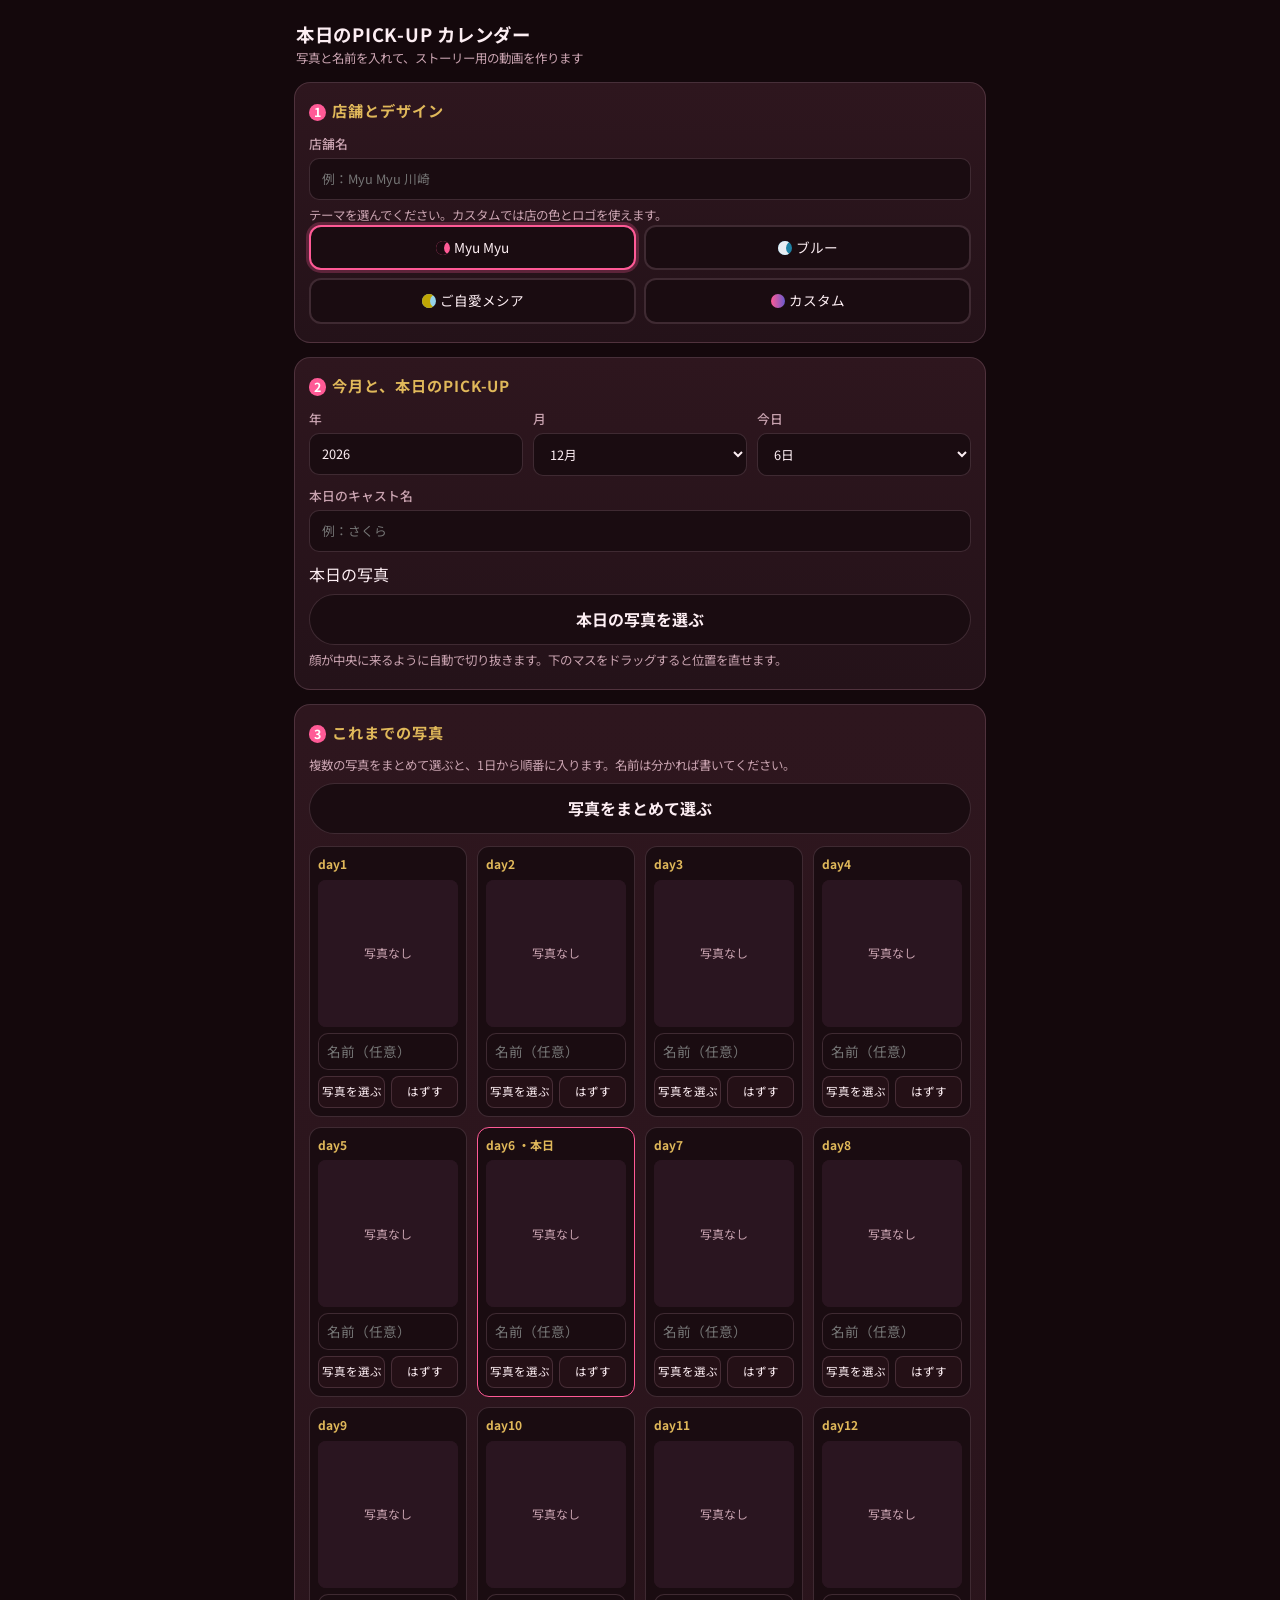
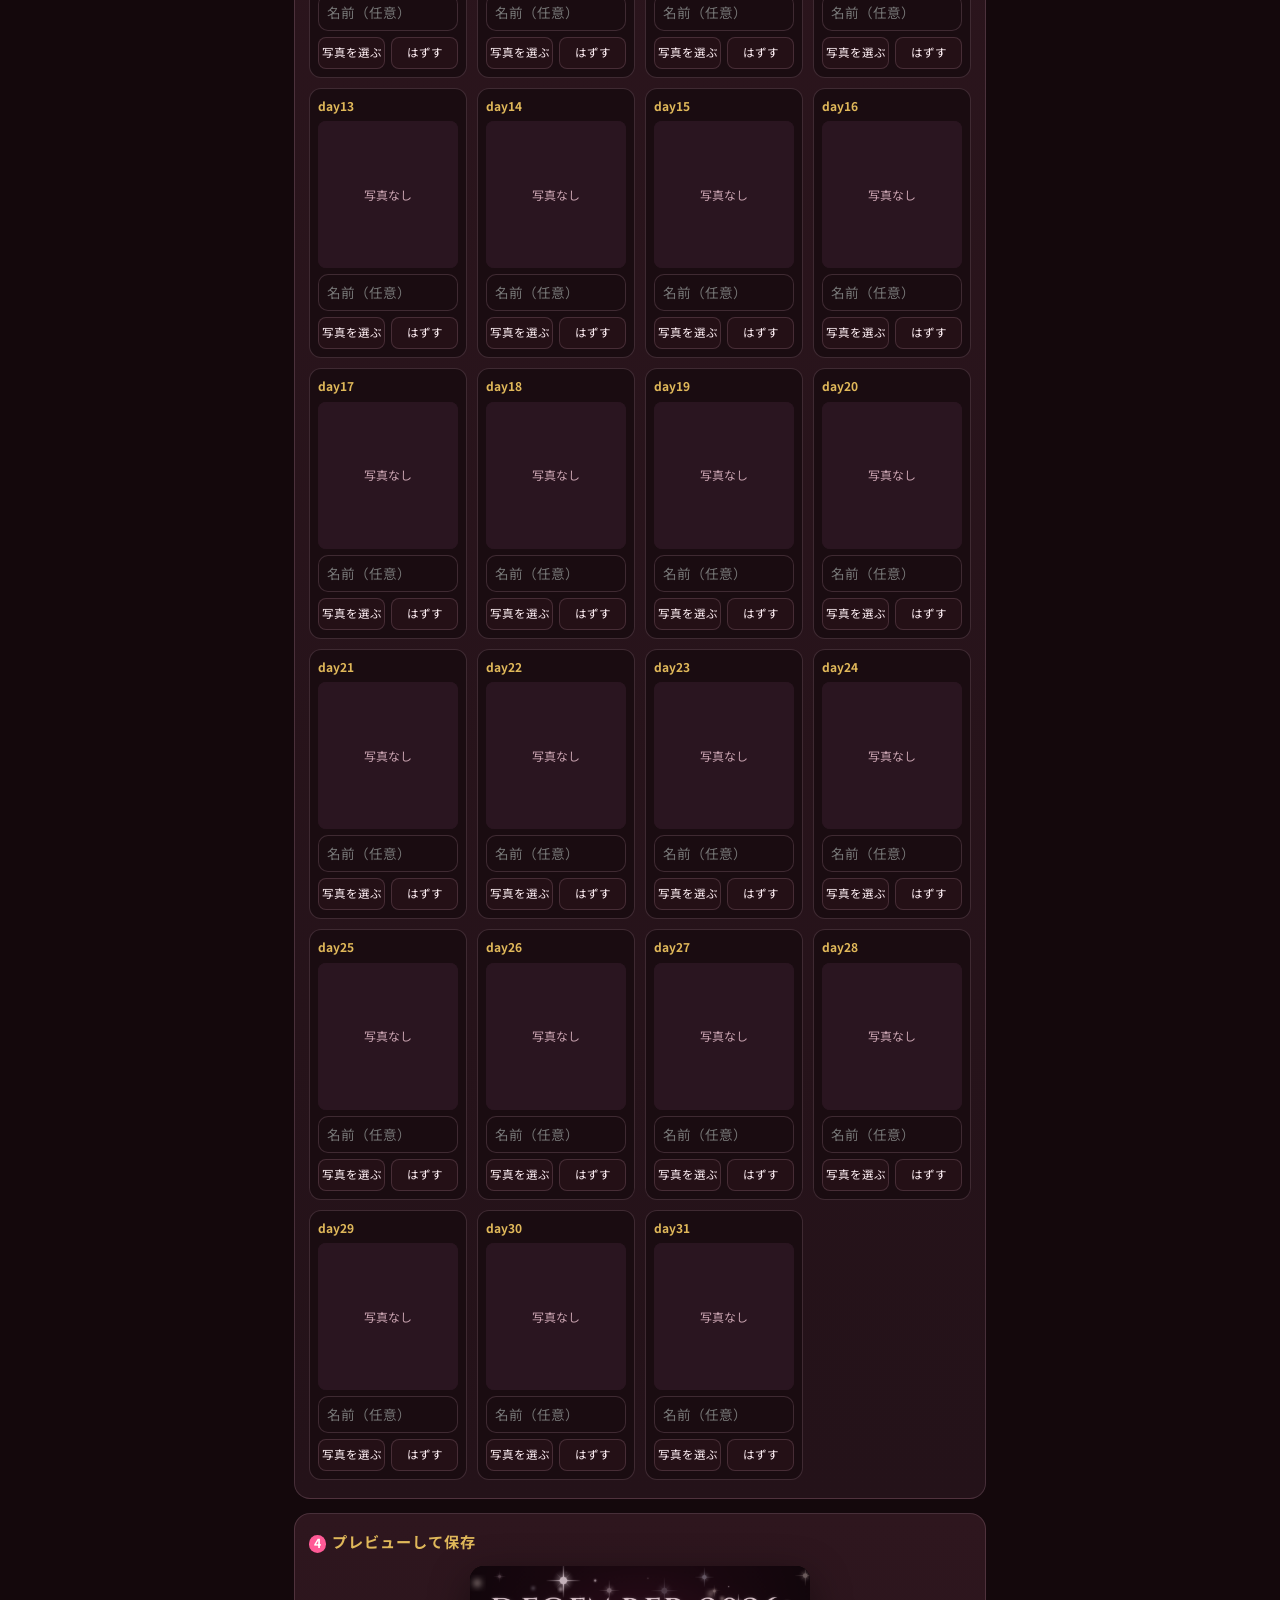
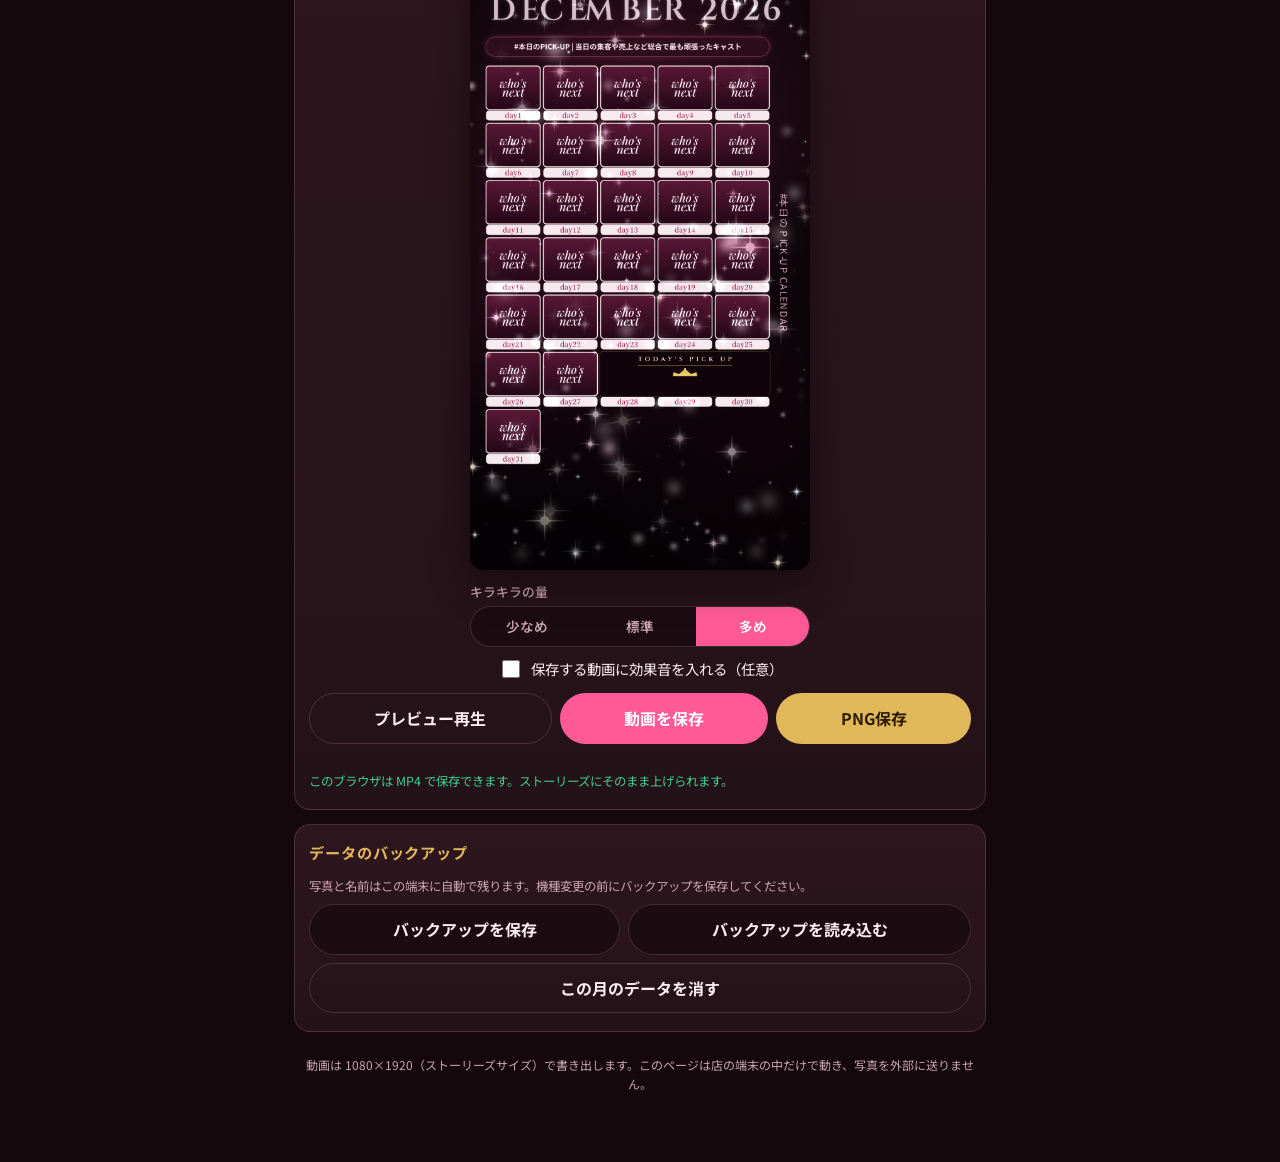
==== commit 777f71ce: "Move banner below grid for month-end pick up days Co-authored-by: cocarero-glitch <cocarero-glitch@u" ====
--- a/pickup-calendar/index.html
+++ b/pickup-calendar/index.html
@@ -1193,19 +1193,58 @@
     ctx.restore();
     if (img) drawCoverClipped(ctx, img, x, y, w, h, r, ox, oy, b, css(theme.cellBorder));
   }
-  function drawBanner(ctx, name, u, alpha) {
+  function inGridBannerBox(L) {
+    const n = L.nDays, cols = L.cols;
+    const rem = n % cols === 0 ? cols : (n % cols);
+    // Keep the plate on a single row. 31-day months leave day 31 alone
+    // on a 7th row, so the in-grid plate uses the rightmost 3 of row 6.
+    let end, start;
+    if (rem >= 3) {
+      end = n;
+      start = end - 2;
+    } else {
+      end = n - rem;
+      start = end - 2;
+    }
+    const b0 = L.photoBox(start), b1 = L.photoBox(end);
+    const pad = 4;
+    return [b0[0]-pad, b0[1]-pad, b1[2]+pad, b1[3]+pad, start, end];
+  }
+  function bannerCoversToday() {
     const L = layout;
-    const last = L.nDays;
-    const d0 = Math.max(1, last - 2);
-    const b0 = L.photoBox(d0), b1 = L.photoBox(last);
-    const pad = 4;
-    const x0 = b0[0]-pad, y0 = b0[1]-pad, x1 = b1[2]+pad, y1 = b1[3]+pad;
+    const ig = inGridBannerBox(L);
+    const today = state.today;
+    if (today >= L.nDays - 2) return true;
+    return today >= ig[4] && today <= ig[5];
+  }
+  function bannerBaseRect() {
+    const L = layout;
+    const ig = inGridBannerBox(L);
+    const x0 = ig[0], y0 = ig[1], x1 = ig[2], y1 = ig[3];
+    const bw = x1 - x0, bh = y1 - y0;
+    if (!bannerCoversToday()) return [x0, y0, x1, y1];
+    const gridBottomY = L.gridY + L.gridH;
+    const cloudReserve = (theme && theme.clouds) ? 120 : 48;
+    const gap = 18;
+    let by0 = gridBottomY + gap;
+    let by1 = by0 + bh;
+    const maxY = H - cloudReserve;
+    if (by1 > maxY) {
+      by0 = Math.max(gridBottomY + 8, maxY - bh);
+      by1 = by0 + bh;
+    }
+    return [x0, by0, x1, by1];
+  }
+  function drawBanner(ctx, name, u) {
+    const L = layout;
+    const base = bannerBaseRect();
+    const x0 = base[0], y0 = base[1], x1 = base[2], y1 = base[3];
     const bw = x1-x0, bh = y1-y0;
     const scale = 0.86 + 0.14 * Math.min(1, u);
     const nw = bw * scale, nh = bh * scale;
     const x = x0 + (bw-nw)/2, y = y0 + (bh-nh)/2;
     ctx.save();
-    ctx.globalAlpha = alpha;
+    ctx.globalAlpha = 1;
     const bg = theme.bannerBg;
     ctx.globalCompositeOperation = "source-over";
     fillRound(ctx, x, y, nw, nh, Math.max(10, L.radius+2), css(bg.slice(0,3), 1));
@@ -1265,8 +1304,7 @@
     drawSparkles(ctx, t);
     if (t >= BANNER_AT) {
       const u = easeOutBack(Math.min(1, (t - BANNER_AT) / 0.45));
-      const a = Math.min(1, (t - BANNER_AT) / 0.25);
-      drawBanner(ctx, state.winnerName, u, a);
+      drawBanner(ctx, state.winnerName, u);
     }
   }
   function blitPreview() {
@@ -1855,15 +1893,23 @@
         opts = opts || {};
         state.theme = opts.theme || "myumyu";
         state.sparkleAmount = opts.sparkleAmount || "high";
-        state.year = 2026; state.month = 11; state.today = 25;
+        state.year = opts.year || 2026;
+        state.month = opts.month || 11;
+        const nDays = daysInMonth(state.year, state.month);
+        state.today = Math.min(opts.today || 25, nDays);
         state.storeName = opts.storeName || (state.theme === "gojiai" ? "ご自愛メシア" : "Myu Myu 川崎");
         state.winnerName = winnerName || "サンプル";
         if (opts.useThemeLogo) state.logoData = null;
         await ensureThemeLogo();
-        for (let d = 1; d <= 25; d++) {
-          const url = makePlaceholderData(d, d === 25);
-          state.days[d] = { name: d === 25 ? state.winnerName : "", ox: 0.5, oy: 0.5, dataUrl: url };
-          await setDayImage(d, url);
+        const fillUntil = opts.fillUntil != null ? opts.fillUntil : state.today;
+        state.days = {};
+        Object.keys(images).forEach(function (k) { delete images[k]; });
+        for (let d = 1; d <= nDays; d++) {
+          if (d <= fillUntil) {
+            const url = makePlaceholderData(d, d === state.today);
+            state.days[d] = { name: d === state.today ? state.winnerName : "", ox: 0.5, oy: 0.5, dataUrl: url };
+            await setDayImage(d, url);
+          }
         }
         initSparkles();
         refreshAll();
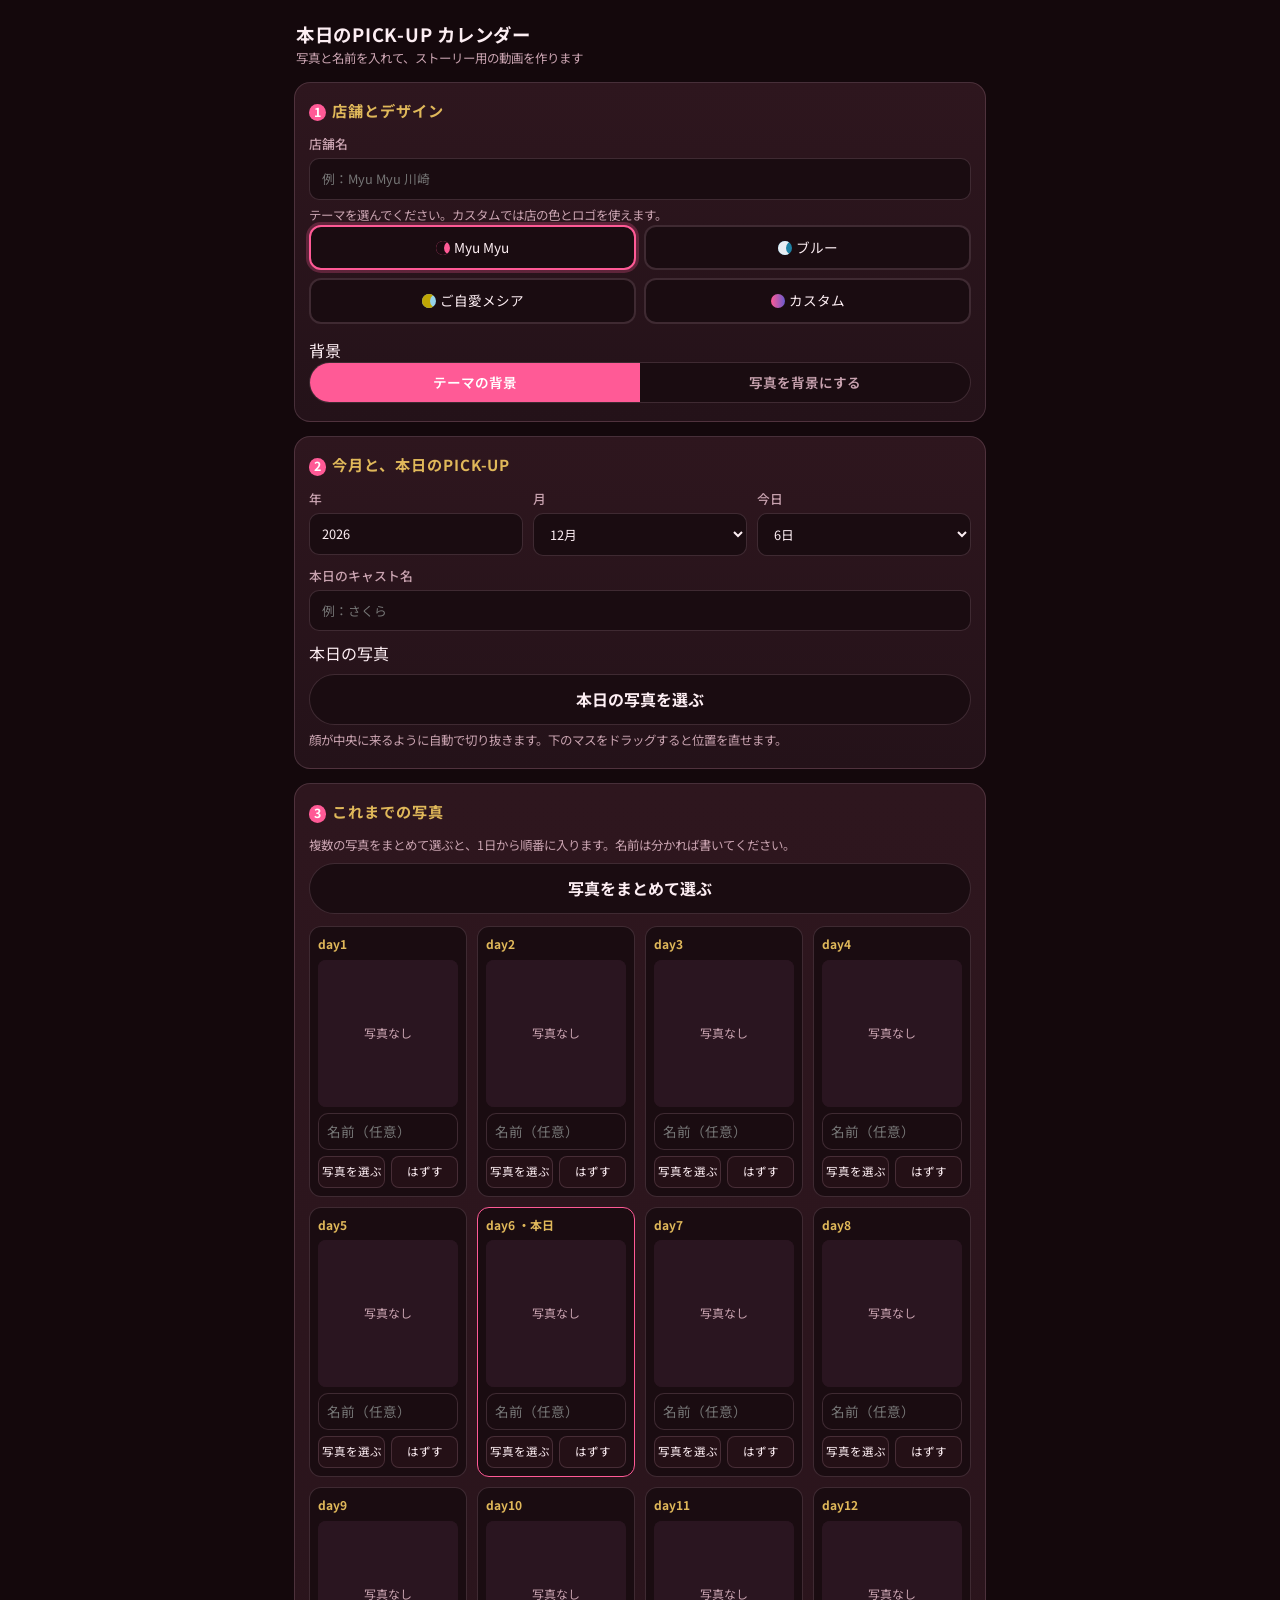
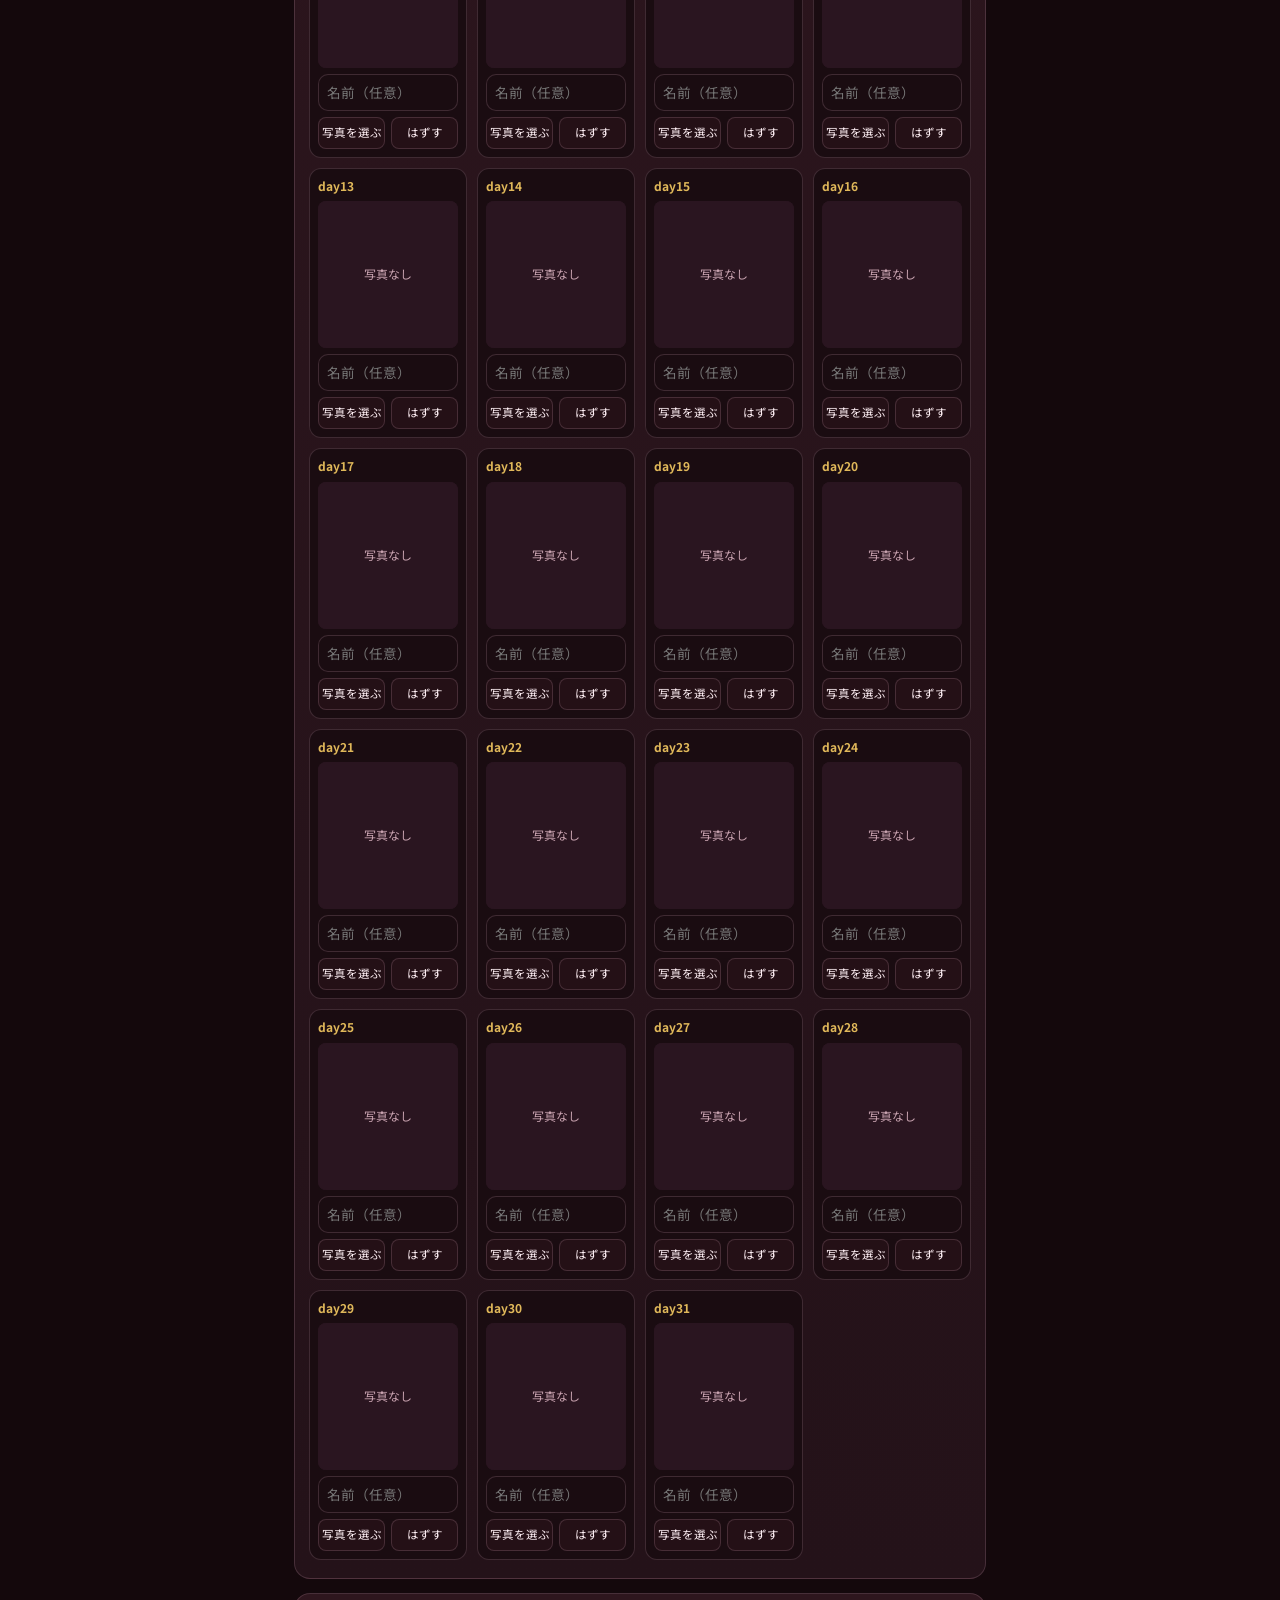
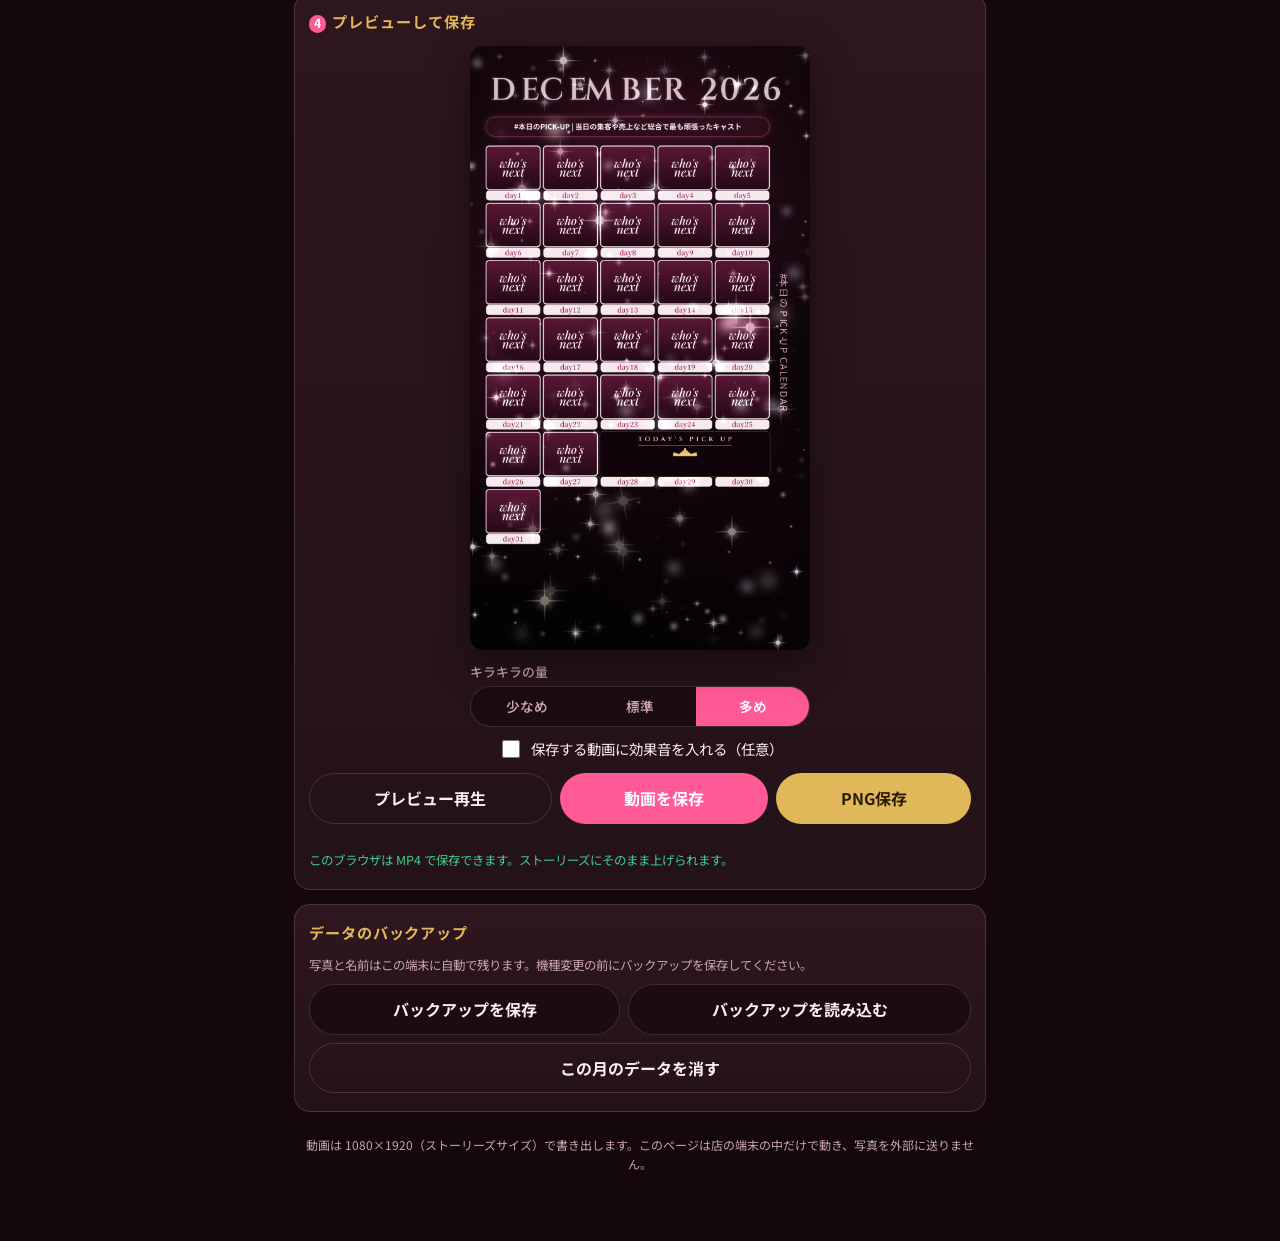
==== commit a7d37af2: "Add optional photo backgrounds to the calendar and story pages Co-authored-by: cocarero-glitch <coca" ====
--- a/pickup-calendar/index.html
+++ b/pickup-calendar/index.html
@@ -144,6 +144,17 @@
 .progress.show { display: block; }
 .progress > span { display: block; height: 100%; width: 0; background: var(--accent); transition: width 0.15s; }
 footer.note { font-size: 0.75rem; color: var(--muted); text-align: center; padding: 10px 8px 20px; }
+
+input[type="range"] {
+  width: 100%; height: 28px; accent-color: var(--accent);
+}
+.bg-adjust { display: flex; gap: 12px; align-items: flex-start; margin-top: 10px; }
+.bg-adjust[hidden] { display: none !important; }
+#bgThumb {
+  width: 90px; height: 160px; border-radius: 10px; background: #1a0c11;
+  border: 1px solid var(--line); touch-action: none; cursor: grab; flex: 0 0 auto;
+}
+.bg-sliders { flex: 1; display: flex; flex-direction: column; gap: 6px; min-width: 0; }
 .hidden { display: none !important; }
 </style>
 </head>
@@ -188,6 +199,31 @@
       </label>
       <p class="hint" id="logoHint"></p>
       <div class="btn-row"><button type="button" class="btn btn-ghost" id="btnClearLogo">ロゴをはずす</button></div>
+    </div>
+
+    <div class="fld" style="margin-top:14px">
+      <span>背景</span>
+      <div class="seg" id="bgModeSeg" role="radiogroup" aria-label="背景">
+        <button type="button" data-bg="theme" class="on">テーマの背景</button>
+        <button type="button" data-bg="photo">写真を背景にする</button>
+      </div>
+    </div>
+    <div id="bgPhotoRow" class="custom-row">
+      <div class="btn-row">
+        <label class="btn btn-dark" for="bgPhoto">背景の写真を選ぶ</label>
+        <input type="file" id="bgPhoto" accept="image/*" class="hidden">
+        <button type="button" class="btn btn-ghost" id="btnClearBg">写真をはずす</button>
+      </div>
+      <p class="hint">写真は画面いっぱいに合わせて切り抜きます。右のつまみか、左のプレビューをドラッグして位置を直せます。暗さとぼかしで文字を読みやすくできます。</p>
+      <div class="bg-adjust" id="bgAdjust" hidden>
+        <canvas id="bgThumb" width="135" height="240"></canvas>
+        <div class="bg-sliders">
+          <label class="fld"><span>左右</span><input type="range" id="bgOx" min="15" max="85" value="50"></label>
+          <label class="fld"><span>上下</span><input type="range" id="bgOy" min="15" max="85" value="50"></label>
+          <label class="fld"><span>暗さ</span><input type="range" id="bgDark" min="0" max="80" value="40"></label>
+          <label class="fld"><span>ぼかし</span><input type="range" id="bgBlur" min="0" max="24" value="8"></label>
+        </div>
+      </div>
     </div>
   </section>
 
@@ -471,6 +507,12 @@
     today: now.getDate(),
     winnerName: "",
     sparkleAmount: "high",
+    bgMode: "theme",
+    bgData: null,
+    bgOx: 0.5,
+    bgOy: 0.5,
+    bgDark: 0.40,
+    bgBlur: 8,
     days: {}
   };
   let layout = computeLayout(daysInMonth(state.year, state.month));
@@ -533,7 +575,7 @@
   async function saveAll() {
     try {
       const all = JSON.parse(localStorage.getItem(LS_KEY) || "{}");
-      all.settings = { theme: state.theme, color1: state.color1, color2: state.color2, storeName: state.storeName, sparkleAmount: state.sparkleAmount };
+      all.settings = Object.assign({ theme: state.theme, color1: state.color1, color2: state.color2, storeName: state.storeName, sparkleAmount: state.sparkleAmount }, bgSettings());
       all.current = monthKey();
       all.months = all.months || {};
       all.months[monthKey()] = metaPayload();
@@ -545,6 +587,7 @@
       if (v && v.dataUrl) pack.days[k] = v.dataUrl;
     }
     try { await idbSet(monthKey(), pack); } catch (e) { console.warn("idb", e); }
+    try { await idbSet(BG_IDB_KEY, { data: state.bgData || null }); } catch (e) { console.warn("idb bg", e); }
   }
   function applyMeta(meta) {
     if (!meta) return;
@@ -576,13 +619,25 @@
       state.color1 = all.settings.color1 || state.color1;
       state.color2 = all.settings.color2 || state.color2;
       if (all.settings.sparkleAmount) state.sparkleAmount = all.settings.sparkleAmount;
-    }
-    if (all.current) {
-      const parts = all.current.split("-").map(Number);
-      if (parts[0] && parts[1]) { state.year = parts[0]; state.month = parts[1]; }
-    }
+      applyBgSettings(all.settings);
+    }
+    // Always open on the device's current year/month/today.
+    // Last-used month (all.current) and saved meta.today are ignored on load
+    // so a returning user lands on this month; past months stay reachable
+    // via the year/month selectors, and JSON restore may still jump months.
+    const nowOpen = new Date();
+    state.year = nowOpen.getFullYear();
+    state.month = nowOpen.getMonth() + 1;
     const meta = (all.months && all.months[monthKey()]) || null;
     if (meta) applyMeta(meta);
+    state.year = nowOpen.getFullYear();
+    state.month = nowOpen.getMonth() + 1;
+    const nOpen = daysInMonth(state.year, state.month);
+    state.today = Math.min(Math.max(1, nowOpen.getDate()), nOpen);
+    try {
+      const bgPack = await idbGet(BG_IDB_KEY);
+      if (bgPack && bgPack.data) await setBgImage(bgPack.data);
+    } catch (e) { console.warn("idb bg", e); }
     const pack = await idbGet(monthKey());
     if (pack) {
       if (pack.logo) { state.logoData = pack.logo; await setLogo(pack.logo); }
@@ -1006,6 +1061,245 @@
     return THEMES[state.theme] || THEMES.myumyu;
   }
 
+  const BG_IDB_KEY = "__bg";
+  let bgImg = null;
+
+  function usePhotoBg() {
+    return state.bgMode === "photo" && !!bgImg;
+  }
+  function bgSettings() {
+    return {
+      bgMode: state.bgMode || "theme",
+      bgOx: state.bgOx ?? 0.5,
+      bgOy: state.bgOy ?? 0.5,
+      bgDark: state.bgDark ?? 0.40,
+      bgBlur: state.bgBlur ?? 8,
+      hasBg: !!state.bgData
+    };
+  }
+  function applyBgSettings(s) {
+    if (!s) return;
+    if (s.bgMode === "photo" || s.bgMode === "theme") state.bgMode = s.bgMode;
+    if (s.bgOx != null) state.bgOx = clamp(Number(s.bgOx), 0.15, 0.85);
+    if (s.bgOy != null) state.bgOy = clamp(Number(s.bgOy), 0.15, 0.85);
+    if (s.bgDark != null) state.bgDark = clamp(Number(s.bgDark), 0, 0.8);
+    if (s.bgBlur != null) state.bgBlur = clamp(Number(s.bgBlur), 0, 24);
+  }
+  async function setBgImage(dataUrl) {
+    if (!dataUrl) { state.bgData = null; bgImg = null; return; }
+    state.bgData = dataUrl;
+    try { bgImg = await loadImage(dataUrl); }
+    catch (e) { bgImg = null; }
+  }
+  function photoChromeTheme(th) {
+    if (!usePhotoBg()) return th;
+    return Object.assign({}, th, {
+      light: false,
+      textShadow: false,
+      header: [255, 255, 255, 250],
+      subheader: [255, 245, 250],
+      vertical: [255, 255, 255, 230],
+      accentLight: [255, 245, 250]
+    });
+  }
+  function paintBgThumb() {
+    const cv = $("bgThumb");
+    if (!cv) return;
+    const ctx = cv.getContext("2d");
+    ctx.fillStyle = "#000";
+    ctx.fillRect(0, 0, cv.width, cv.height);
+    if (!bgImg) return;
+    ctx.save();
+    const blur = state.bgBlur || 0;
+    if (blur > 0) ctx.filter = "blur(" + Math.max(0.5, blur * cv.width / W) + "px)";
+    const pad = blur > 0 ? 6 : 0;
+    drawCover(ctx, bgImg, -pad, -pad, cv.width + pad * 2, cv.height + pad * 2, state.bgOx, state.bgOy);
+    ctx.restore();
+    if ((state.bgDark || 0) > 0) {
+      ctx.fillStyle = "rgba(0,0,0," + state.bgDark + ")";
+      ctx.fillRect(0, 0, cv.width, cv.height);
+    }
+  }
+  function syncBgUI() {
+    document.querySelectorAll("#bgModeSeg [data-bg]").forEach(function (b) {
+      b.classList.toggle("on", b.dataset.bg === (state.bgMode || "theme"));
+    });
+    const row = $("bgPhotoRow");
+    if (row) row.classList.toggle("show", state.bgMode === "photo");
+    const adj = $("bgAdjust");
+    if (adj) {
+      if (state.bgMode === "photo" && state.bgData) adj.removeAttribute("hidden");
+      else adj.setAttribute("hidden", "");
+    }
+    const ox = $("bgOx"), oy = $("bgOy"), dk = $("bgDark"), bl = $("bgBlur");
+    if (ox) ox.value = String(Math.round((state.bgOx ?? 0.5) * 100));
+    if (oy) oy.value = String(Math.round((state.bgOy ?? 0.5) * 100));
+    if (dk) dk.value = String(Math.round((state.bgDark ?? 0.40) * 100));
+    if (bl) bl.value = String(state.bgBlur ?? 8);
+    paintBgThumb();
+  }
+  function drawCornerOrnaments(ctx, th) {
+    ctx.save();
+    ctx.strokeStyle = css(th.gold, th.light ? 0.22 : 0.28);
+    ctx.lineWidth = 2;
+    const corners = [[24,24,1,1],[W-24,24,-1,1],[24,H-24,1,-1],[W-24,H-24,-1,-1]];
+    for (let i = 0; i < corners.length; i++) {
+      const x = corners[i][0], y = corners[i][1], sx = corners[i][2], sy = corners[i][3];
+      const rads = [40, 70, 100];
+      for (let j = 0; j < rads.length; j++) {
+        const rad = rads[j];
+        ctx.beginPath();
+        let start = 0, end = 0;
+        if (sx > 0 && sy > 0) { start = Math.PI; end = Math.PI * 1.5; }
+        else if (sx < 0 && sy > 0) { start = Math.PI * 1.5; end = Math.PI * 2; }
+        else if (sx > 0 && sy < 0) { start = Math.PI * 0.5; end = Math.PI; }
+        else { start = 0; end = Math.PI * 0.5; }
+        ctx.arc(x, y, rad, start, end);
+        ctx.stroke();
+      }
+    }
+    ctx.restore();
+  }
+  function drawThemeBackdrop(ctx, th) {
+    verticalGradient(ctx, 0, 0, W, H, th.bgTop, th.bgBottom);
+    radial(ctx, W * 0.5, H * 0.12, W * 0.85, th.glowB, th.light ? 0.28 : 0.40);
+    radial(ctx, W * 0.08, H * 0.55, W * 0.7, th.glowA, th.light ? 0.22 : 0.35);
+    radial(ctx, W * 0.9, H * 0.8, W * 0.6, th.glowC, th.light ? 0.2 : 0.3);
+    drawCornerOrnaments(ctx, th);
+    if (th.clouds) {
+      drawCloudBand(ctx, true);
+      drawCloudBand(ctx, false);
+    }
+    const vig = ctx.createRadialGradient(W / 2, H * 0.48, W * 0.25, W / 2, H * 0.48, W * 0.85);
+    if (th.vignette === "mist") {
+      vig.addColorStop(0, "rgba(255,255,255,0)");
+      vig.addColorStop(1, "rgba(255,255,255,0.18)");
+    } else if (th.light) {
+      vig.addColorStop(0, "rgba(0,0,0,0)");
+      vig.addColorStop(1, "rgba(40,50,70,0.18)");
+    } else {
+      vig.addColorStop(0, "rgba(0,0,0,0)");
+      vig.addColorStop(1, "rgba(0,0,0,0.55)");
+    }
+    ctx.fillStyle = vig;
+    ctx.fillRect(0, 0, W, H);
+  }
+  function drawPhotoBackdrop(ctx, th) {
+    ctx.fillStyle = "#000";
+    ctx.fillRect(0, 0, W, H);
+    ctx.save();
+    const blur = state.bgBlur || 0;
+    if (blur > 0) ctx.filter = "blur(" + blur + "px)";
+    const pad = blur > 0 ? blur * 2 : 0;
+    drawCover(ctx, bgImg, -pad, -pad, W + pad * 2, H + pad * 2, state.bgOx, state.bgOy);
+    ctx.restore();
+    const dark = state.bgDark ?? 0.40;
+    if (dark > 0) {
+      ctx.fillStyle = "rgba(0,0,0," + dark + ")";
+      ctx.fillRect(0, 0, W, H);
+    }
+    drawCornerOrnaments(ctx, th);
+  }
+  function drawBackdrop(ctx, th) {
+    if (usePhotoBg()) drawPhotoBackdrop(ctx, th);
+    else drawThemeBackdrop(ctx, th);
+  }
+  async function assignBgPhoto(file) {
+    const url = await readFile(file, 1440, 0.85);
+    state.bgMode = "photo";
+    state.bgOx = 0.5;
+    state.bgOy = 0.5;
+    await setBgImage(url);
+    scheduleSave();
+    syncBgUI();
+    buildStatic();
+    redrawPoster();
+  }
+  function clearBgPhoto() {
+    state.bgMode = "theme";
+    state.bgData = null;
+    bgImg = null;
+    const inp = $("bgPhoto");
+    if (inp) inp.value = "";
+    scheduleSave();
+    syncBgUI();
+    buildStatic();
+    redrawPoster();
+  }
+  function bindBgControls() {
+    document.querySelectorAll("#bgModeSeg [data-bg]").forEach(function (b) {
+      b.addEventListener("click", function () {
+        state.bgMode = b.dataset.bg;
+        scheduleSave();
+        syncBgUI();
+        buildStatic();
+        redrawPoster();
+      });
+    });
+    $("bgPhoto").addEventListener("change", async function (e) {
+      const f = e.target.files && e.target.files[0];
+      e.target.value = "";
+      if (f) await assignBgPhoto(f);
+    });
+    $("btnClearBg").addEventListener("click", function () { clearBgPhoto(); });
+    function readSliders() {
+      const ox = $("bgOx"), oy = $("bgOy"), dk = $("bgDark"), bl = $("bgBlur");
+      if (ox) state.bgOx = clamp(Number(ox.value) / 100, 0.15, 0.85);
+      if (oy) state.bgOy = clamp(Number(oy.value) / 100, 0.15, 0.85);
+      if (dk) state.bgDark = clamp(Number(dk.value) / 100, 0, 0.8);
+      if (bl) state.bgBlur = clamp(Number(bl.value), 0, 24);
+    }
+    ["bgOx", "bgOy", "bgDark", "bgBlur"].forEach(function (id) {
+      $(id).addEventListener("input", function () {
+        readSliders();
+        paintBgThumb();
+        buildStatic();
+        redrawPoster();
+      });
+      $(id).addEventListener("change", function () {
+        readSliders();
+        scheduleSave();
+        buildStatic();
+        redrawPoster();
+      });
+    });
+    const cv = $("bgThumb");
+    let drag = null;
+    function start(e) {
+      if (!bgImg || state.bgMode !== "photo") return;
+      const ev = e.touches ? e.touches[0] : e;
+      drag = { x: ev.clientX, y: ev.clientY, ox: state.bgOx, oy: state.bgOy };
+      e.preventDefault();
+    }
+    function move(e) {
+      if (!drag) return;
+      const ev = e.touches ? e.touches[0] : e;
+      const r = cv.getBoundingClientRect();
+      const scale = Math.max(r.width / bgImg.width, r.height / bgImg.height);
+      state.bgOx = clamp(drag.ox - (ev.clientX - drag.x) / (bgImg.width * scale), 0.15, 0.85);
+      state.bgOy = clamp(drag.oy - (ev.clientY - drag.y) / (bgImg.height * scale), 0.15, 0.85);
+      const ox = $("bgOx"), oy = $("bgOy");
+      if (ox) ox.value = String(Math.round(state.bgOx * 100));
+      if (oy) oy.value = String(Math.round(state.bgOy * 100));
+      paintBgThumb();
+      buildStatic();
+      redrawPoster();
+      e.preventDefault();
+    }
+    function end() {
+      if (!drag) return;
+      drag = null;
+      scheduleSave();
+    }
+    cv.addEventListener("pointerdown", start);
+    window.addEventListener("pointermove", move, { passive: false });
+    window.addEventListener("pointerup", end);
+    cv.addEventListener("touchstart", start, { passive: false });
+    window.addEventListener("touchmove", move, { passive: false });
+    window.addEventListener("touchend", end);
+  }
+
+
   function buildStatic() {
     theme = currentTheme();
     const n = daysInMonth(state.year, state.month);
@@ -1013,47 +1307,7 @@
     const c = document.createElement("canvas");
     c.width = W; c.height = H;
     const ctx = c.getContext("2d");
-    verticalGradient(ctx, 0, 0, W, H, theme.bgTop, theme.bgBottom);
-    radial(ctx, W*0.5, H*0.12, W*0.85, theme.glowB, theme.light ? 0.28 : 0.40);
-    radial(ctx, W*0.08, H*0.55, W*0.7, theme.glowA, theme.light ? 0.22 : 0.35);
-    radial(ctx, W*0.9, H*0.8, W*0.6, theme.glowC, theme.light ? 0.2 : 0.3);
-    ctx.save();
-    ctx.strokeStyle = css(theme.gold, theme.light ? 0.22 : 0.28);
-    ctx.lineWidth = 2;
-    const corners = [[24,24,1,1],[W-24,24,-1,1],[24,H-24,1,-1],[W-24,H-24,-1,-1]];
-    for (let i = 0; i < corners.length; i++) {
-      const x = corners[i][0], y = corners[i][1], sx = corners[i][2], sy = corners[i][3];
-      const rads = [40,70,100];
-      for (let j = 0; j < rads.length; j++) {
-        const rad = rads[j];
-        ctx.beginPath();
-        let start = 0, end = 0;
-        if (sx>0 && sy>0) { start=Math.PI; end=Math.PI*1.5; }
-        else if (sx<0 && sy>0) { start=Math.PI*1.5; end=Math.PI*2; }
-        else if (sx>0 && sy<0) { start=Math.PI*0.5; end=Math.PI; }
-        else { start=0; end=Math.PI*0.5; }
-        ctx.arc(x, y, rad, start, end);
-        ctx.stroke();
-      }
-    }
-    ctx.restore();
-    if (theme.clouds) {
-      drawCloudBand(ctx, true);
-      drawCloudBand(ctx, false);
-    }
-    const vig = ctx.createRadialGradient(W/2, H*0.48, W*0.25, W/2, H*0.48, W*0.85);
-    if (theme.vignette === "mist") {
-      vig.addColorStop(0, "rgba(255,255,255,0)");
-      vig.addColorStop(1, "rgba(255,255,255,0.18)");
-    } else if (theme.light) {
-      vig.addColorStop(0, "rgba(0,0,0,0)");
-      vig.addColorStop(1, "rgba(40,50,70,0.18)");
-    } else {
-      vig.addColorStop(0, "rgba(0,0,0,0)");
-      vig.addColorStop(1, "rgba(0,0,0,0.55)");
-    }
-    ctx.fillStyle = vig;
-    ctx.fillRect(0,0,W,H);
+    drawBackdrop(ctx, theme);
 
     const L = layout;
     for (let day = 1; day <= n; day++) {
@@ -1097,19 +1351,20 @@
       ctx.fillText("day"+day, (lb[0]+lb[2])/2, (lb[1]+lb[3])/2);
     }
 
+    const chrome = photoChromeTheme(theme);
     const header = MONTHS_EN[state.month] + " " + state.year;
     ctx.save();
     ctx.font = "600 " + Math.max(64, (W*0.092)|0) + "px " + FONTS.display;
-    ctx.fillStyle = css(theme.header.slice(0,3), (theme.header[3]||200)/255);
+    ctx.fillStyle = css(chrome.header.slice(0,3), (chrome.header[3]||200)/255);
     ctx.textAlign = "center";
     ctx.textBaseline = "top";
-    if (theme.textShadow) {
+    if (chrome.textShadow) {
       ctx.shadowColor = "rgba(20, 70, 95, 0.55)";
       ctx.shadowBlur = 12;
       ctx.shadowOffsetY = 2;
     } else {
-      ctx.shadowColor = css(theme.header.slice(0,3), 0.25);
-      ctx.shadowBlur = 8;
+      ctx.shadowColor = usePhotoBg() ? "rgba(0,0,0,0.65)" : css(chrome.header.slice(0,3), 0.25);
+      ctx.shadowBlur = usePhotoBg() ? 14 : 8;
     }
     trackText(ctx, header, W*0.52, L.headerY, W*0.006, "center");
     ctx.restore();
@@ -1117,12 +1372,15 @@
     if (state.storeName) {
       ctx.save();
       ctx.font = "500 " + Math.max(18, (W*0.022)|0) + "px " + FONTS.sans;
-      ctx.fillStyle = css(theme.subheader, 0.9);
+      ctx.fillStyle = css(chrome.subheader, 0.9);
       ctx.textAlign = "center";
       ctx.textBaseline = "bottom";
-      if (theme.textShadow) {
+      if (chrome.textShadow) {
         ctx.shadowColor = "rgba(255,255,255,0.8)";
         ctx.shadowBlur = 6;
+      } else if (usePhotoBg()) {
+        ctx.shadowColor = "rgba(0,0,0,0.65)";
+        ctx.shadowBlur = 8;
       }
       ctx.fillText(state.storeName, W*0.5, L.headerY - 4);
       ctx.restore();
@@ -1159,15 +1417,18 @@
     const vert = "#本日のPICK-UP CALENDAR";
     ctx.save();
     ctx.font = "400 " + Math.max(24, (W*0.028)|0) + "px " + FONTS.sans;
-    ctx.fillStyle = css(theme.vertical.slice(0,3), (theme.vertical[3]||200)/255);
+    ctx.fillStyle = css(chrome.vertical.slice(0,3), (chrome.vertical[3]||200)/255);
     ctx.translate(L.gridX + L.gridW + W*0.042, L.gridY + L.gridH/2);
     ctx.rotate(Math.PI/2);
     ctx.textAlign = "center";
     ctx.textBaseline = "middle";
-    if (theme.textShadow) {
+    if (chrome.textShadow) {
       ctx.shadowColor = "rgba(20, 70, 95, 0.45)";
       ctx.shadowBlur = 8;
       ctx.shadowOffsetY = 1;
+    } else if (usePhotoBg()) {
+      ctx.shadowColor = "rgba(0,0,0,0.55)";
+      ctx.shadowBlur = 8;
     }
     trackText(ctx, vert, 0, 0, 3, "center");
     ctx.restore();
@@ -1616,6 +1877,7 @@
     $("color2").value = state.color2;
     syncThemeButtons();
     syncSparkleButtons();
+    syncBgUI();
     renderDayCards();
     buildStatic();
     redrawPoster();
@@ -1724,6 +1986,7 @@
     initSparkles();
     fillMonthSelects();
     bindDayListEvents();
+    bindBgControls();
     refreshAll();
     updateFormatHint();
     try { await document.fonts.ready; buildStatic(); redrawPoster(); } catch (e) {}
@@ -1833,7 +2096,7 @@
     });
     $("btnExport").addEventListener("click", async function () {
       await saveAll();
-      const payload = Object.assign({ version: 1, logoData: state.logoData, days: {} }, metaPayload());
+      const payload = Object.assign({ version: 1, logoData: state.logoData, days: {}, bgData: state.bgData || null }, metaPayload(), bgSettings());
       for (const k of Object.keys(state.days)) {
         const v = state.days[k];
         payload.days[k] = { name: v.name||"", ox: v.ox??0.5, oy: v.oy??0.5, photo: v.dataUrl||null };
@@ -1859,6 +2122,11 @@
         state.winnerName = payload.winnerName || "";
         state.logoData = payload.logoData || null;
         await setLogo(state.logoData);
+        if (payload.bgMode || payload.bgData || payload.bgDark != null) {
+          applyBgSettings(payload);
+          await setBgImage(payload.bgData || null);
+          if (!payload.bgMode && payload.bgData) state.bgMode = "photo";
+        }
         state.days = {};
         Object.keys(images).forEach(function (k) { delete images[k]; });
         if (payload.days) {
@@ -1919,6 +2187,24 @@
       exportPng: async function () {
         buildStatic(); drawFrame(wctx, DURATION-1/FPS);
         return await new Promise(function (r) { work.toBlob(r, "image/png"); });
+      },
+      setBackground: async function (opts) {
+        opts = opts || {};
+        if (opts.clear) {
+          state.bgMode = "theme";
+          await setBgImage(null);
+        } else {
+          if (opts.mode) state.bgMode = opts.mode;
+          if (opts.dataUrl) await setBgImage(opts.dataUrl);
+          if (opts.ox != null) state.bgOx = clamp(opts.ox, 0.15, 0.85);
+          if (opts.oy != null) state.bgOy = clamp(opts.oy, 0.15, 0.85);
+          if (opts.dark != null) state.bgDark = clamp(opts.dark, 0, 0.8);
+          if (opts.blur != null) state.bgBlur = clamp(opts.blur, 0, 24);
+        }
+        syncBgUI();
+        buildStatic();
+        redrawPoster();
+        return true;
       }
     };
   }
